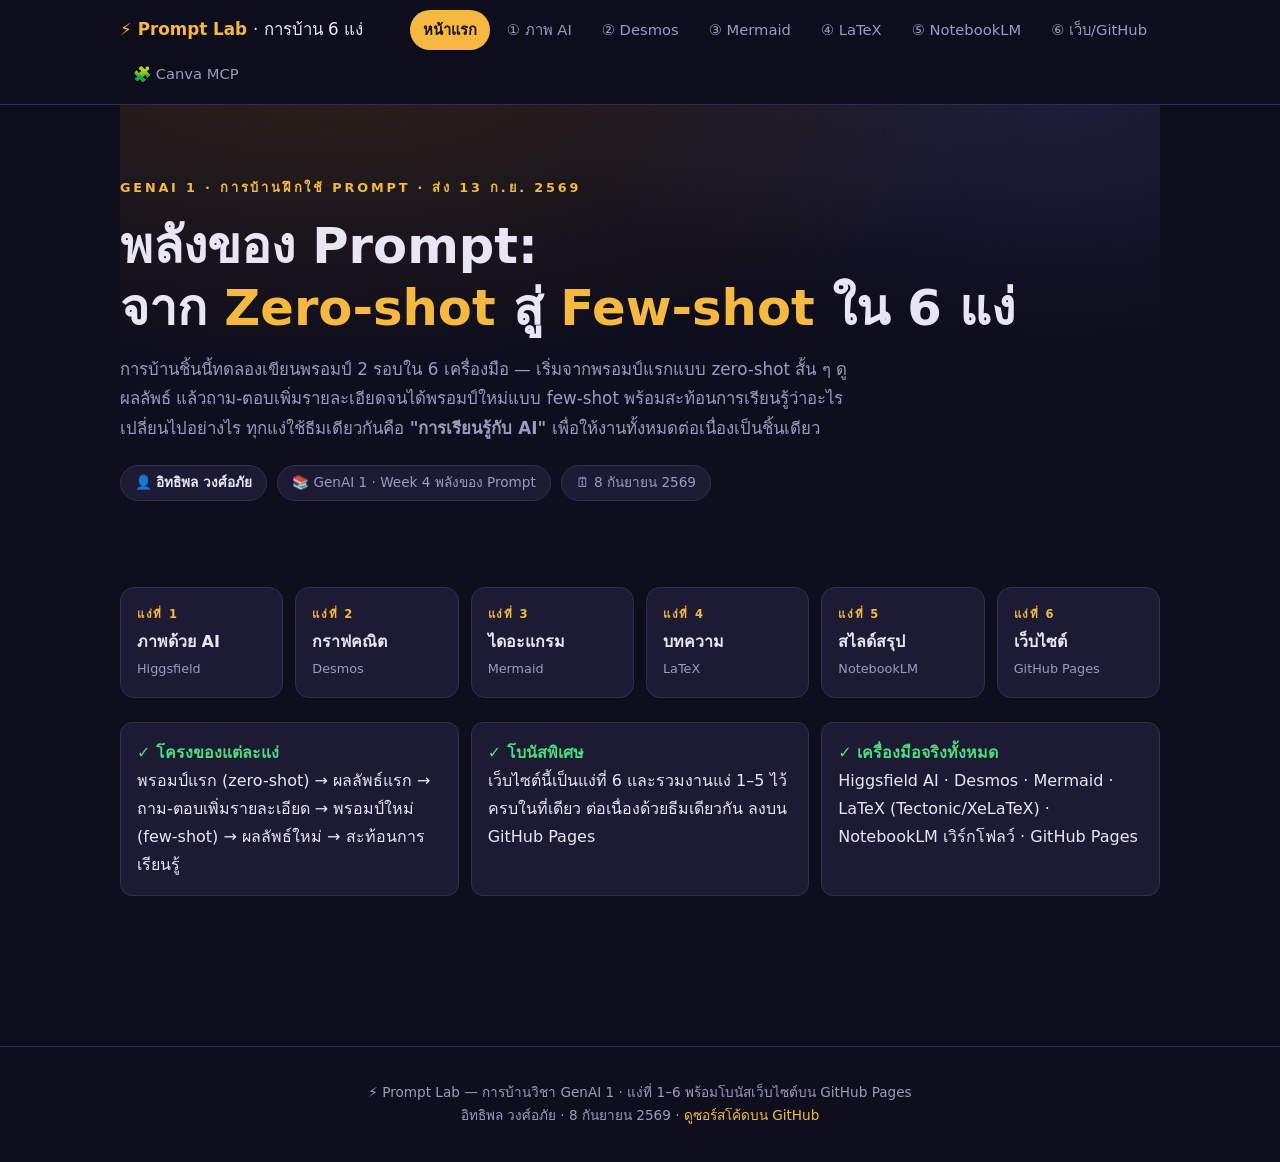
==== index.html @ d5ded432 "Prompt Lab: homework 6 aspects — zero-shot vs few-shot prompts" ====
<!DOCTYPE html>
<html lang="th">
<head>
<meta charset="UTF-8">
<meta name="viewport" content="width=device-width, initial-scale=1.0">
<title>Prompt Lab — ใช้ AI ทำอะไรดี | การบ้าน 6 แง่</title>
<meta name="description" content="การบ้านวิชา GenAI 1: ฝึกใช้ Prompt ใน 6 แง่ — ภาพ AI, Desmos, Mermaid, LaTeX, NotebookLM และเว็บไซต์ GitHub">
<style>
:root{
  --bg:#0f0e1d; --bg2:#17162b; --card:#1d1b33; --card2:#232040;
  --ink:#e8e6f5; --muted:#9d99c0; --amber:#f5b942; --amber2:#f59e0b;
  --indigo:#818cf8; --green:#4ade80; --line:#312e56;
}
*{margin:0;padding:0;box-sizing:border-box}
html{scroll-behavior:smooth}
body{font-family:"Leelawadee UI","Noto Sans Thai","Sarabun",system-ui,sans-serif;background:var(--bg);color:var(--ink);line-height:1.75}
a{color:var(--amber);text-decoration:none}
a:hover{text-decoration:underline}
img{max-width:100%;display:block}

/* ---------- top menu ---------- */
header{position:sticky;top:0;z-index:50;background:rgba(15,14,29,.92);backdrop-filter:blur(10px);border-bottom:1px solid var(--line)}
.nav{max-width:1080px;margin:0 auto;display:flex;align-items:center;gap:4px;padding:10px 20px;flex-wrap:wrap}
.brand{font-weight:700;color:var(--amber);margin-right:auto;font-size:1.05rem;white-space:nowrap}
.brand span{color:var(--ink);font-weight:400}
.nav a{padding:7px 13px;border-radius:99px;color:var(--muted);font-size:.92rem;white-space:nowrap}
.nav a:hover{color:var(--ink);background:var(--card);text-decoration:none}
.nav a.active{background:var(--amber);color:#1a1205;font-weight:700}

/* ---------- sections ---------- */
main{max-width:1080px;margin:0 auto;padding:0 20px 90px}
section.page{display:none;animation:fade .35s ease}
section.page.show{display:block}
@keyframes fade{from{opacity:0;transform:translateY(8px)}to{opacity:1;transform:none}}

.hero{padding:72px 0 48px;text-align:left;background:radial-gradient(1200px 500px at 20% -10%,rgba(245,158,11,.13),transparent 60%),radial-gradient(900px 420px at 90% 0%,rgba(129,140,248,.12),transparent 55%)}
.kicker{color:var(--amber);font-weight:700;letter-spacing:.22em;font-size:.8rem;text-transform:uppercase}
h1{font-size:clamp(1.9rem,4.5vw,3.1rem);line-height:1.25;margin:.35em 0 .3em}
h1 em{font-style:normal;color:var(--amber)}
.sub{color:var(--muted);max-width:46rem;font-size:1.05rem}
.meta{display:flex;gap:10px;flex-wrap:wrap;margin-top:22px}
.chip{background:var(--card);border:1px solid var(--line);border-radius:99px;padding:5px 14px;font-size:.85rem;color:var(--muted)}
.chip b{color:var(--ink)}

.grid6{display:grid;grid-template-columns:repeat(auto-fit,minmax(150px,1fr));gap:12px;margin:38px 0 8px}
.gcard{background:var(--card);border:1px solid var(--line);border-radius:14px;padding:16px;cursor:pointer;transition:.2s}
.gcard:hover{border-color:var(--amber);transform:translateY(-2px)}
.gcard .no{font-size:.72rem;color:var(--amber);font-weight:700;letter-spacing:.15em}
.gcard .t{font-weight:700;margin-top:4px}
.gcard .d{font-size:.8rem;color:var(--muted);margin-top:2px}

/* section layout */
.sec-head{padding:52px 0 8px}
.sec-head .no{color:var(--amber);font-weight:700;letter-spacing:.2em;font-size:.8rem}
h2{font-size:clamp(1.5rem,3vw,2.1rem);margin:.2em 0}
.sec-sub{color:var(--muted);max-width:44rem}
.flow{display:flex;flex-direction:column;gap:26px;margin-top:30px}
.step-label{display:inline-flex;align-items:center;gap:8px;font-size:.78rem;font-weight:700;letter-spacing:.14em;color:var(--amber);text-transform:uppercase;margin-bottom:10px}
.step-label::before{content:"";width:22px;height:2px;background:var(--amber)}
.step-label.v2{color:var(--green)}
.step-label.v2::before{background:var(--green)}

.prompt{background:#12101f;border:1px solid var(--line);border-left:3px solid var(--amber);border-radius:12px;padding:18px 20px;position:relative}
.prompt.v2{border-left-color:var(--green)}
.prompt .who{font-size:.78rem;color:var(--muted);margin-bottom:6px}
.prompt .txt{font-size:1.02rem;white-space:pre-wrap}
.tag{position:absolute;top:-10px;right:14px;background:var(--card2);border:1px solid var(--line);border-radius:99px;font-size:.7rem;padding:2px 10px;color:var(--muted)}

.result{background:var(--card);border:1px solid var(--line);border-radius:14px;padding:20px}
.result h4{font-size:.95rem;color:var(--muted);font-weight:600;margin-bottom:12px}
.figure{background:#0b0a16;border:1px solid var(--line);border-radius:10px;overflow:hidden}
.figure img{width:100%;height:auto}
.cap{font-size:.82rem;color:var(--muted);margin-top:10px}
.two{display:grid;grid-template-columns:1fr 1fr;gap:14px}
@media(max-width:720px){.two{grid-template-columns:1fr}}

.dialog{display:flex;flex-direction:column;gap:10px}
.bubble{max-width:85%;padding:12px 16px;border-radius:14px;font-size:.95rem}
.bubble.me{align-self:flex-end;background:#3a2f10;border:1px solid #6b5416;border-bottom-right-radius:4px}
.bubble.ai{align-self:flex-start;background:var(--card2);border:1px solid var(--line);border-bottom-left-radius:4px;color:var(--muted)}
.bubble .who{font-size:.7rem;opacity:.75;display:block;margin-bottom:3px}

.reflect{background:linear-gradient(135deg,#1c1930,#221a2e);border:1px solid #4b3a63;border-radius:14px;padding:22px}
.reflect h3{color:#d8b4fe;font-size:1.05rem;margin-bottom:10px}
.reflect ul{margin:8px 0 0 20px;display:flex;flex-direction:column;gap:6px}
.reflect .vs{display:grid;grid-template-columns:1fr 1fr;gap:12px;margin-top:14px}
.reflect .vs div{background:rgba(0,0,0,.25);border-radius:10px;padding:14px;font-size:.9rem}
.reflect .vs b:first-child{color:var(--muted)}
@media(max-width:720px){.reflect .vs{grid-template-columns:1fr}}

.code{background:#0b0a16;border:1px solid var(--line);border-radius:10px;padding:16px;font-family:"Cascadia Code",Consolas,monospace;font-size:.83rem;overflow-x:auto;white-space:pre;color:#c9d1e3;line-height:1.6}
code.inline{background:#0b0a16;border:1px solid var(--line);padding:2px 7px;border-radius:6px;font-size:.85em}

.btnrow{display:flex;gap:10px;flex-wrap:wrap;margin-top:14px}
.btn{display:inline-block;background:var(--amber);color:#1a1205;font-weight:700;padding:9px 18px;border-radius:99px;font-size:.9rem}
.btn.ghost{background:transparent;border:1px solid var(--line);color:var(--ink)}
.btn:hover{text-decoration:none;filter:brightness(1.07)}

iframe.deck{width:100%;height:560px;border:1px solid var(--line);border-radius:12px;background:#fff}

.checklist{display:grid;grid-template-columns:repeat(auto-fit,minmax(240px,1fr));gap:12px;margin-top:24px}
.check{background:var(--card);border:1px solid var(--line);border-radius:12px;padding:16px}
.check b{color:var(--green)}

footer{border-top:1px solid var(--line);margin-top:60px;padding:34px 20px;text-align:center;color:var(--muted);font-size:.85rem}
.toast{position:fixed;bottom:24px;left:50%;transform:translateX(-50%) translateY(80px);background:var(--amber);color:#1a1205;font-weight:700;padding:10px 22px;border-radius:99px;transition:.3s;opacity:0;z-index:99}
.toast.show{transform:translateX(-50%);opacity:1}
</style>
</head>
<body>

<header>
  <nav class="nav" id="nav">
    <div class="brand">⚡ Prompt Lab <span>· การบ้าน 6 แง่</span></div>
    <a href="#home" data-sec="home" class="active">หน้าแรก</a>
    <a href="#s1" data-sec="s1">① ภาพ AI</a>
    <a href="#s2" data-sec="s2">② Desmos</a>
    <a href="#s3" data-sec="s3">③ Mermaid</a>
    <a href="#s4" data-sec="s4">④ LaTeX</a>
    <a href="#s5" data-sec="s5">⑤ NotebookLM</a>
    <a href="#s6" data-sec="s6">⑥ เว็บ/GitHub</a>
    <a href="#guide" data-sec="guide">🧩 Canva MCP</a>
  </nav>
</header>

<main>

<!-- ================= HOME ================= -->
<section class="page show" id="home">
  <div class="hero">
    <div class="kicker">GenAI 1 · การบ้านฝึกใช้ Prompt · ส่ง 13 ก.ย. 2569</div>
    <h1>พลังของ Prompt:<br>จาก <em>Zero-shot</em> สู่ <em>Few-shot</em> ใน 6 แง่</h1>
    <p class="sub">การบ้านชิ้นนี้ทดลองเขียนพรอมป์ 2 รอบใน 6 เครื่องมือ — เริ่มจากพรอมป์แรกแบบ zero-shot สั้น ๆ
    ดูผลลัพธ์ แล้วถาม-ตอบเพิ่มรายละเอียดจนได้พรอมป์ใหม่แบบ few-shot พร้อมสะท้อนการเรียนรู้ว่าอะไรเปลี่ยนไปอย่างไร
    ทุกแง่ใช้ธีมเดียวกันคือ <b>"การเรียนรู้กับ AI"</b> เพื่อให้งานทั้งหมดต่อเนื่องเป็นชิ้นเดียว</p>
    <div class="meta">
      <div class="chip">👤 <b>อิทธิพล วงศ์อภัย</b></div>
      <div class="chip">📚 GenAI 1 · Week 4 พลังของ Prompt</div>
      <div class="chip">🗓 8 กันยายน 2569</div>
    </div>
  </div>

  <div class="grid6">
    <div class="gcard" onclick="go('s1')"><div class="no">แง่ที่ 1</div><div class="t">ภาพด้วย AI</div><div class="d">Higgsfield</div></div>
    <div class="gcard" onclick="go('s2')"><div class="no">แง่ที่ 2</div><div class="t">กราฟคณิต</div><div class="d">Desmos</div></div>
    <div class="gcard" onclick="go('s3')"><div class="no">แง่ที่ 3</div><div class="t">ไดอะแกรม</div><div class="d">Mermaid</div></div>
    <div class="gcard" onclick="go('s4')"><div class="no">แง่ที่ 4</div><div class="t">บทความ</div><div class="d">LaTeX</div></div>
    <div class="gcard" onclick="go('s5')"><div class="no">แง่ที่ 5</div><div class="t">สไลด์สรุป</div><div class="d">NotebookLM</div></div>
    <div class="gcard" onclick="go('s6')"><div class="no">แง่ที่ 6</div><div class="t">เว็บไซต์</div><div class="d">GitHub Pages</div></div>
  </div>

  <div class="checklist">
    <div class="check"><b>✓ โครงของแต่ละแง่</b><br>พรอมป์แรก (zero-shot) → ผลลัพธ์แรก → ถาม-ตอบเพิ่มรายละเอียด → พรอมป์ใหม่ (few-shot) → ผลลัพธ์ใหม่ → สะท้อนการเรียนรู้</div>
    <div class="check"><b>✓ โบนัสพิเศษ</b><br>เว็บไซต์นี้เป็นแง่ที่ 6 และรวมงานแง่ 1–5 ไว้ครบในที่เดียว ต่อเนื่องด้วยธีมเดียวกัน ลงบน GitHub Pages</div>
    <div class="check"><b>✓ เครื่องมือจริงทั้งหมด</b><br>Higgsfield AI · Desmos · Mermaid · LaTeX (Tectonic/XeLaTeX) · NotebookLM เวิร์กโฟลว์ · GitHub Pages</div>
  </div>
</section>

<!-- ================= S1 IMAGE ================= -->
<section class="page" id="s1">
  <div class="sec-head">
    <div class="no">แง่ที่ 1 / 6</div>
    <h2>การสร้างรูปด้วย AI</h2>
    <p class="sec-sub">เครื่องมือ: Higgsfield AI (โมเดล nano_banana_pro) — โจทย์: ภาพประกอบหัวข้อ "นักเรียนกับ AI ผู้ช่วยเรียนรู้ตอนกลางคืน"</p>
  </div>
  <div class="flow">
    <div>
      <div class="step-label">Prompt แรก · Zero-shot</div>
      <div class="prompt"><span class="tag">ครั้งแรก ถามสั้น ๆ</span>
        <div class="who">ผู้ใช้ → AI</div>
        <div class="txt">นักเรียนกำลังเรียนหนังสือด้วย AI</div>
      </div>
    </div>
    <div class="result">
      <h4>ผลลัพธ์แรก (zeroshot.png · nano_banana_pro 1k)</h4>
      <div class="figure"><img src="assets/img/zeroshot-web.png" alt="ผลลัพธ์แรกจากพรอมป์สั้น"></div>
      <p class="cap">ได้ "ห้องเรียนแห่งอนาคต" แบบทั่วไป — นักเรียนหลายคน ฉากกว้างจัด แสงสม่ำเสมอ
      ตัวอักษรบนหน้าจอเพี้ยน และไม่ได้บรรยากาศ "ตอนกลางคืน" ตามที่คิดไว้ ภาพสวยแต่<b>ไม่ตรงโจทย์</b>และใช้ต่อไม่ได้จริง</p>
    </div>
    <div>
      <div class="step-label">ถาม–ตอบ เพื่อปรับพรอมป์</div>
      <div class="dialog">
        <div class="bubble me"><span class="who">ฉัน</span>ภาพออกมาเป็นห้องเรียนทั่วไปเกินไป อยากได้บรรยากาศกลางคืน คนเดียว เงียบ ๆ จะเขียนยังไง?</div>
        <div class="bubble ai"><span class="who">AI</span>ลองระบุ <b>เวลา/แสง</b> (กลางคืน โคมไฟอุ่น) <b>จำนวนคน</b> (นักเรียน 1 คน) และ <b>อารมณ์ภาพ</b> (เงียบสงบ โฟกัส)</div>
        <div class="bubble me"><span class="who">ฉัน</span>อยากให้เห็นชัดว่า AI ช่วยเรียน ต้องใส่อะไรเพิ่ม?</div>
        <div class="bubble ai"><span class="who">AI</span>ระบุ <b>องค์ประกอบ AI</b> เช่น แผงโฮโลแกรมลอยเหนือแล็ปท็อป แสดงกราฟ/อนุภาคความรู้ — และควรเขียนพรอมป์เป็น<b>ภาษาอังกฤษ</b>เพราะโมเดลภาพเข้าใจคำศัพท์ภาพ (lighting, composition) แม่นกว่า</div>
        <div class="bubble me"><span class="who">ฉัน</span>จะกันภาพเสีย เช่น ตัวหนังสือเพี้ยน ลายน้ำ ต้องใส่อะไร?</div>
        <div class="bubble ai"><span class="who">AI</span>ปิดท้ายด้วย <b>ข้อจำกัดเชิงลบ</b>: no text, no watermark และกำหนดอัตราส่วน 16:9 พร้อมพื้นที่ว่างด้านขวาไว้ใส่หัวข้อ</div>
      </div>
    </div>
    <div>
      <div class="step-label v2">Prompt ใหม่ · Few-shot</div>
      <div class="prompt v2"><span class="tag">เพิ่มบทบาท+บริบท+รูปแบบ+ข้อจำกัด</span>
        <div class="who">ผู้ใช้ → AI (สังเคราะห์จากบทสนทนา)</div>
        <div class="txt">Cinematic photorealistic scene of a Thai high school student studying at a wooden desk in a dark bedroom at night, warm amber desk lamp glow on the left side, a translucent glowing holographic AI assistant interface floating above the laptop showing charts and knowledge particles, deep indigo blue shadows, subtle film grain, wide 16:9 composition with generous negative space on the right side, no text, no watermark</div>
      </div>
    </div>
    <div class="result">
      <h4>ผลลัพธ์ใหม่ (fewshot.png · nano_banana_pro 2k)</h4>
      <div class="figure"><img src="assets/img/fewshot-web.png" alt="ผลลัพธ์ใหม่จากพรอมป์โครงสร้าง"></div>
      <p class="cap">ได้ฉากตรงคอนเซปต์: นักเรียนคนเดียวยามค่ำคืน โคมไฟอุ่นซ้ายภาพ โฮโลแกรม AI ลอยเหนือแล็ปท็อป
      เงาน้ำเงินเข้ม และเว้นพื้นที่ว่างขวาไว้ใส่หัวข้อ — ใช้เป็นภาพฮีโร่ของเว็บ/สไลด์ได้ทันที</p>
    </div>
    <div class="reflect">
      <h3>สะท้อนการเรียนรู้ · แง่ที่ 1</h3>
      <ul>
        <li>พรอมป์ภาษาไทยสั้น ๆ ให้ "ความหมาย" แต่ไม่ให้ "ภาพ" — โมเดลต้องเดาทุกอย่าง (กี่คน ที่ไหน แสงอะไร) จึงได้ภาพแบบทั่วไปที่ใครก็ใช้ได้ แต่ไม่ใช่ของเรา</li>
        <li>โครงสร้าง <b>subject → scene → lighting → composition → constraints</b> ทำให้คุมผลลัพธ์ได้เกือบทั้งหมด และเปลี่ยนภาษาเป็นอังกฤษเพื่อความแม่นของคำศัพท์ภาพ</li>
        <li>ข้อจำกัดเชิงลบ (no text, no watermark) คือ "กันเหนียว" ที่ประหยัดเวลาแก้ภาพเสียรอบสอง</li>
        <li>เศรษฐศาสตร์ของพรอมป์: รอบแรกใช้ความละเอียดต่ำ (1k) ทดสอบไอเดีย รอบสองค่อยขยับ 2k — จ่ายเครดิตเฉพาะตอนมั่นใจ</li>
      </ul>
      <div class="vs">
        <div><b style="color:var(--muted)">ผลแรก</b><br>ห้องเรียนทั่วไป · ตัวอักษรเพี้ยน · ใช้งานจริงไม่ได้</div>
        <div><b style="color:var(--green)">ผลใหม่</b><br>ตรงคอนเซปต์ · แสง/มุมคุมได้ · พร้อมใช้เป็นภาพหลักทันที</div>
      </div>
    </div>
    <div class="btnrow">
      <a class="btn" href="assets/img/fewshot.png" target="_blank">ดูภาพเต็มความละเอียด</a>
      <a class="btn ghost" href="assets/img/zeroshot.png" target="_blank">เปรียบเทียบภาพแรก</a>
    </div>
  </div>
</section>

<!-- ================= S2 DESMOS ================= -->
<section class="page" id="s2">
  <div class="sec-head">
    <div class="no">แง่ที่ 2 / 6</div>
    <h2>กราฟอธิบายความสัมพันธ์ทางคณิตศาสตร์</h2>
    <p class="sec-sub">เครื่องมือ: Desmos — โจทย์: สื่อสาร "เส้นโค้งการลืม" ของนักเรียนเป็นกราฟที่เลื่อนดูค่าได้</p>
  </div>
  <div class="flow">
    <div>
      <div class="step-label">Prompt แรก · Zero-shot</div>
      <div class="prompt"><span class="tag">ขอกราฟเดี่ยว</span>
        <div class="who">ผู้ใช้ → AI</div>
        <div class="txt">สร้างกราฟ y = sin x</div>
      </div>
    </div>
    <div class="result">
      <h4>ผลลัพธ์แรก — นิพจน์เดียว กราฟเส้นเดียว</h4>
      <div class="figure"><img src="assets/desmos/desmos-v1.png" alt="กราฟ sin x บน Desmos"></div>
      <p class="cap">พิมพ์ <code class="inline">y=sin x</code> ใน Desmos ก็ได้กราฟสวย ๆ หนึ่งเส้น — แต่<b>ไม่ได้สื่อสารอะไรเลย</b>
      ไม่มีพารามิเตอร์ให้ลอง ไม่มีจุดเปรียบเทียบ และไม่เกี่ยวกับโจทย์ "ความสัมพันธ์ทางคณิตศาสตร์" ของเรื่องที่สนใจ</p>
    </div>
    <div>
      <div class="step-label">ถาม–ตอบ เพื่อปรับพรอมป์</div>
      <div class="dialog">
        <div class="bubble me"><span class="who">ฉัน</span>อยากได้กราฟที่สื่อ "การลืมบทเรียน" ของนักเรียนตามทฤษฎี Ebbinghaus ต้องใช้สมการอะไร?</div>
        <div class="bubble ai"><span class="who">AI</span>ใช้ R(t) = A·e^(−t/S) โดย A คือความจำตอนเรียนจบ (100%) และ S คือความแข็งแรงของความจำเป็นวัน — ยิ่งทบทวน S ยิ่งใหญ่ กราฟยิ่งลดช้า</div>
        <div class="bubble me"><span class="who">ฉัน</span>อยากให้เพื่อนลองเลื่อนค่าดูเองได้ ต้องพิมพ์ยังไงใน Desmos?</div>
        <div class="bubble ai"><span class="who">AI</span>พิมพ์ <code class="inline">A=100</code> และ <code class="inline">S=7</code> ก่อน — Desmos จะสร้าง slider อัตโนมัติ แล้วค่อยนิยามฟังก์ชัน R(t) ที่ใช้ตัวแปรทั้งสอง</div>
        <div class="bubble me"><span class="who">ฉัน</span>แล้วจะชี้ว่า "ต่ำกว่า 50% = วิกฤต" ล่ะ?</div>
        <div class="bubble ai"><span class="who">AI</span>เพิ่มเส้นอ้างอิง <code class="inline">y=50</code> อีกบรรทัด จะเห็นจุดตัด = จำนวนวันก่อนความจำหลุดครึ่งหนึ่ง</div>
      </div>
    </div>
    <div>
      <div class="step-label v2">Prompt ใหม่ · Few-shot</div>
      <div class="prompt v2"><span class="tag">สมการ+พารามิเตอร์+เป้าหมาย</span>
        <div class="who">ผู้ใช้ → AI</div>
        <div class="txt">สร้างกราฟเส้นโค้งการลืมของ Ebbinghaus ใน Desmos:
R(t) = A·e^(−t/S) โดยกำหนด slider A=100 (ความจำเริ่มต้น %)
และ slider S=7 (ความแข็งแรงของความจำ หน่วยวัน)
เพิ่มเส้น y=50 เป็นเส้นวิกฤตการลืม ให้นักเรียนลื่น slider S
เพื่อดูว่าการทบทวนทำให้กราฟลดช้าลงเพียงใด</div>
      </div>
    </div>
    <div class="result">
      <h4>ผลลัพธ์ใหม่ — กราฟเชิงโต้ตอบพร้อม slider 2 ตัวและเส้นวิกฤต</h4>
      <div class="figure"><img src="assets/desmos/desmos-v2.png" alt="กราฟเส้นโค้งการลืมพร้อม slider"></div>
      <p class="cap">นิพจน์ที่ใช้ (ลองพิมพ์ตามใน <a href="https://www.desmos.com/calculator?lang=th" target="_blank">desmos.com/calculator</a>):</p>
      <div class="code">A = 100        ← slider ความจำเริ่มต้น (%)
S = 7          ← slider ความแข็งแรงของความจำ (วัน)
R(t) = A·e^(−t/S)
y = 50         ← เส้นวิกฤตการลืม</div>
      <p class="cap">ตอนนี้กราฟ<b>เล่าเรื่องได้</b>: ถ้าไม่ทบทวน (S เล็ก) ความจำตกผ่านเส้น 50% ในไม่กี่วัน
      แต่ถ้าทบทวนทำให้ S ใหญ่ขึ้น เส้นโค้งแบนลงอย่างเห็นได้ชัด — เหมาะไปสอนต่อทันที</p>
    </div>
    <div class="reflect">
      <h3>สะท้อนการเรียนรู้ · แง่ที่ 2</h3>
      <ul>
        <li>ความต่างไม่ได้อยู่ที่ "กราฟสวยขึ้น" แต่อยู่ที่<b>เป้าหมายของกราฟ</b> — พรอมป์แรกไม่ได้บอกว่าจะสื่อสารอะไร จึงได้กราฟที่ "ถูกต้องแต่ไร้ความหมาย"</li>
        <li>การระบุ<b>พารามิเตอร์เป็นตัวแปร (A, S)</b> เปลี่ยนภาพนิ่งให้เป็นเครื่องมือสำรวจ — ผู้เรียนได้ "เล่น" กับคณิตศาสตร์ ไม่ใช่แค่ดู</li>
        <li>เส้นอ้างอิงเพียงเส้นเดียว (y=50) ทำให้กราฟมี "ประเด็น" ทันที — รายละเอียดเล็ก ๆ ที่เกิดจากการถามต่อ</li>
        <li>คำถามชี้นำ (จะทำให้ลื่นดูเองได้ไหม?) คือหัวใจของ few-shot — เราถามจนได้คำตอบที่เป็น "เครื่องมือ" ไม่ใช่ "คำตอบ"</li>
      </ul>
      <div class="vs">
        <div><b style="color:var(--muted)">ผลแรก</b><br>เส้นโค้งเดียว · ดูแล้วจบ · ไม่มีบริบท</div>
        <div><b style="color:var(--green)">ผลใหม่</b><br>slider โต้ตอบ · มีเส้นวิกฤต · ใช้สอนได้จริง</div>
      </div>
    </div>
  </div>
</section>

<!-- ================= S3 MERMAID ================= -->
<section class="page" id="s3">
  <div class="sec-head">
    <div class="no">แง่ที่ 3 / 6</div>
    <h2>การสร้าง Diagrams จาก Mermaid</h2>
    <p class="sec-sub">เครื่องมือ: Mermaid — โจทย์: ไดอะแกรมสรุป "วงจรพัฒนาพรอมป์" ที่เป็นแกนของการบ้านทั้งชิ้น</p>
  </div>
  <div class="flow">
    <div>
      <div class="step-label">Prompt แรก · Zero-shot</div>
      <div class="prompt"><span class="tag">บอกแค่หัวข้อ</span>
        <div class="who">ผู้ใช้ → AI</div>
        <div class="txt">เขียน mermaid diagram แสดงการพัฒนา prompt</div>
      </div>
    </div>
    <div class="result">
      <h4>ผลลัพธ์แรก — กล่อง 4 ใบธรรมดา</h4>
      <div class="figure"><img src="assets/mermaid/v1-zeroshot.png" alt="ไดอะแกรมพื้นฐาน"></div>
      <p class="cap">ได้ loop "เขียน → ผลลัพธ์ → พอใจไหม" ซึ่ง<b>ถูกต้องแต่ว่างเปล่า</b> — ไม่แสดงความต่างระหว่างรอบแรกกับรอบปรับปรุง
      ไม่มีสี ไม่มีกลุ่ม ใช้ประกอบการสอนไม่ได้</p>
    </div>
    <div>
      <div class="step-label">ถาม–ตอบ เพื่อปรับพรอมป์</div>
      <div class="dialog">
        <div class="bubble me"><span class="who">ฉัน</span>อยากให้เห็นชัดว่ามี 2 รอบ — รอบ zero-shot กับรอบ few-shot ต้องใช้ syntax อะไร?</div>
        <div class="bubble ai"><span class="who">AI</span>ใช้ <code class="inline">subgraph</code> ครอบแต่ละรอบ พร้อมตั้งชื่อกลุ่ม เช่น "รอบที่ 1 · Zero-shot"</div>
        <div class="bubble me"><span class="who">ฉัน</span>ทำให้แยกสีตามช่วงได้ไหม และตรงกลางคืออะไรที่เชื่อมสองรอบ?</div>
        <div class="bubble ai"><span class="who">AI</span>ใช้ <code class="inline">classDef</code> กำหนดสีกล่องแยก zero / few / กระบวนการ และเพิ่มกล่อง "ถาม–ตอบเพื่อปรับ prompt" เป็นสะพานเชื่อม ปิดท้ายด้วยจุดตัดสินใจ "ตรงกับเป้าหมายไหม"</div>
      </div>
    </div>
    <div>
      <div class="step-label v2">Prompt ใหม่ · Few-shot</div>
      <div class="prompt v2"><span class="tag">กำหนด syntax+โครงสร้าง+สี</span>
        <div class="who">ผู้ใช้ → AI</div>
        <div class="txt">สร้าง mermaid flowchart (ทิศ TD) แสดงวงจรพัฒนา prompt:
(1) subgraph "รอบที่ 1 · Zero-shot" มีกล่องพรอมป์แรก→ผลลัพธ์ v1
(2) กล่อง "ถาม–ตอบเพื่อปรับ prompt" และ "สังเคราะห์ prompt ใหม่"
(3) subgraph "รอบที่ 2 · Few-shot" มี prompt ใหม่→ผลลัพธ์ v2
(4) จุดตัดสินใจ "ตรงกับเป้าหมายไหม" ถ้าไม่ตรงวนกลับไว้ถาม–ตอบ ถ้าตรงไป "สะท้อนการเรียนรู้"
ใช้ classDef สี 3 ชุด: น้ำเงินเข้ม=zero, น้ำตาลทอง=few, เขียว=กระบวนการ ข้อความไทยทั้งหมด</div>
      </div>
    </div>
    <div class="result">
      <h4>ผลลัพธ์ใหม่ — วงจร 2 รอบพร้อมสีและเงื่อนไข</h4>
      <div class="figure"><img src="assets/mermaid/v2-fewshot.png" alt="ไดอะแกรมวงจรพัฒนา prompt 2 รอบ"></div>
      <p class="cap">โค้ด mermaid (นำไปวางที่ <a href="https://mermaid.live" target="_blank">mermaid.live</a> หรือ mermaid.ai ได้ทันที):</p>
      <div class="code">flowchart TD
    subgraph S1["รอบที่ 1 · Zero-shot"]
        A["เขียน Prompt แรก<br/>(สั้น · กว้าง · ไม่ระบุบริบท)"] --> B["ผลลัพธ์ v1<br/>(ใช้ได้บางส่วน)"]
    end
    B --> R["ถาม–ตอบเพื่อปรับ prompt"]
    R --> P["สังเคราะห์ Prompt ใหม่ (Few-shot)"]
    subgraph S2["รอบที่ 2 · Few-shot"]
        P --> Q["ผลลัพธ์ v2<br/>(ตรงเป้า · ใช้งานได้)"]
    end
    Q --> V{"ตรวจกับเป้าหมาย"}
    V -->|ยังไม่ตรง| R
    V -->|ตรง| F["สะท้อนการเรียนรู้"]
    classDef zero fill:#312e81,stroke:#818cf8,color:#e0e7ff
    classDef few fill:#78350f,stroke:#fbbf24,color:#fef3c7
    classDef proc fill:#14532d,stroke:#4ade80,color:#dcfce7
    class A,B zero
    class P,Q few
    class R,V proc</div>
    </div>
    <div class="reflect">
      <h3>สะท้อนการเรียนรู้ · แง่ที่ 3</h3>
      <ul>
        <li>ไดอะแกรมต้องการ<b>ข้อความที่คม</b>ก่อน syntax — พรอมป์แรกให้หัวข้อแต่ไม่ให้ "โครงเรื่อง" ผลลัพธ์จึงเป็น generic loop ที่ใครก็เขียนได้</li>
        <li>การระบุคำสั่งเฉพาะของเครื่องมือ (subgraph, classDef, TD) คือ few-shot ในเชิงเทคนิค — ยิ่งรู้ "คำ" ของเครื่องมือมากเท่าไหร่ ยิ่งคุมผลลัพธ์ได้มากขึ้นเท่านั้น</li>
        <li>สีไม่ใช่การตกแต่ง แต่คือ <b>ชั้นข้อมูล</b>: ฟ้า=รอบแรก ทอง=รอบสอง เขียว=กระบวนการ อ่านเข้าใจใน 3 วินาทีโดยไม่ต้องอ่านทุกกล่อง</li>
      </ul>
      <div class="vs">
        <div><b style="color:var(--muted)">ผลแรก</b><br>4 กล่อง · ไม่มีบริบท · จำยาก</div>
        <div><b style="color:var(--green)">ผลใหม่</b><br>2 รอบชัดเจน · สีแยกชั้นความหมาย · ใช้สอนได้</div>
      </div>
    </div>
  </div>
</section>

<!-- ================= S4 LATEX ================= -->
<section class="page" id="s4">
  <div class="sec-head">
    <div class="no">แง่ที่ 4 / 6</div>
    <h2>การสร้างบทความจาก LaTeX</h2>
    <p class="sec-sub">เครื่องมือ: LaTeX (คอมไพล์ด้วย Tectonic/XeLaTeX ตามหลักเดียวกับ Overleaf) — โจทย์: บทความสรุปบทเรียนสัปดาห์นี้</p>
  </div>
  <div class="flow">
    <div>
      <div class="step-label">Prompt แรก · Zero-shot</div>
      <div class="prompt"><span class="tag">บอกแค่ 'เขียนบทความ'</span>
        <div class="who">ผู้ใช้ → AI</div>
        <div class="txt">เขียนบทความเรื่อง prompt engineering ด้วย latex</div>
      </div>
    </div>
    <div class="result">
      <h4>ผลลัพธ์แรก (v1-zeroshot.pdf · 1 หน้า)</h4>
      <div class="figure"><img src="assets/latex/v1-page1.png" alt="บทความ LaTeX แบบทั่วไป"></div>
      <p class="cap">ได้เทมเพลตภาษาอังกฤษสามย่อหน้า พื้น ๆ — ประโยคสั้น ไม่มีตาราง ไม่มีสมการ
      <b>ไม่มีภาษาไทย</b> (เพราะไม่ได้ระบุ และไม่มีการตั้งค่าฟอนต์ไทย) ใช้ส่งงานจริงไม่ได้</p>
      <div class="btnrow"><a class="btn ghost" href="assets/latex/v1-zeroshot.pdf" target="_blank">เปิด PDF แรก</a></div>
    </div>
    <div>
      <div class="step-label">ถาม–ตอบ เพื่อปรับพรอมป์</div>
      <div class="dialog">
        <div class="bubble me"><span class="who">ฉัน</span>อยากได้บทความภาษาไทย LaTeX ต้องตั้งค่ายังไง?</div>
        <div class="bubble ai"><span class="who">AI</span>ต้องคอมไพล์ด้วย XeLaTeX ใช้ <code class="inline">fontspec</code> ตั้งฟอนต์ไทย (เช่น Thonburi/Sarabun) และเปิด <code class="inline">\XeTeXlinebreaklocale "th"</code> เพื่อตัดคำไทยให้ถูกต้อง</div>
        <div class="bubble me"><span class="who">ฉัน</span>อยากให้เนื้อหาลึกและเป็นระบบ ควรกำหนดโครงเรื่องอย่างไร?</div>
        <div class="bubble ai"><span class="who">AI</span>กำหนดโครง: บทนำ → กรอบการวิเคราะห์ (พร้อมสมการคณิตศาสตร์) → ตารางเปรียบเทียบ 6 แง่ → ข้อเสนอแนะ → บทสรุป และระบุผู้อ่าน/บริบทวิชา</div>
        <div class="bubble me"><span class="who">ฉัน</span>อยากมีตารางเทียบ zero-shot กับ few-shot ที่ทำจริงในการบ้านด้วย</div>
        <div class="bubble ai"><span class="who">AI</span>ใช้ <code class="inline">booktabs</code> สร้างตาราง 3 เส้น (toprule/midrule/bottomrule) เทียบทั้ง 6 แง่ พร้อมคอลัมน์ "การปรับที่สำคัญ"</div>
      </div>
    </div>
    <div>
      <div class="step-label v2">Prompt ใหม่ · Few-shot</div>
      <div class="prompt v2"><span class="tag">โครงเรื่อง+ภาษา+สมการ+ตาราง</span>
        <div class="who">ผู้ใช้ → AI</div>
        <div class="txt">เขียนบทความวิชาการภาษาไทยด้วย LaTeX (XeLaTeX + fontspec ฟอนต์ Thonburi + ตัดคำไทย)
ชื่อเรื่อง "พลังของ Prompt: จาก Zero-shot สู่ Few-shot"
ผู้อ่าน: นักศึษาวิศวคอม รายวิชา GenAI 1
โครงเรื่อง: บทคัดย่อ → บทนำ → กรอบการวิเคราะห์ (มีสมการ Qn = Q0(1+α)^n) →
ตาราง booktabs เปรียบเทียบผล 6 แง่ (ภาพ/กราฟ/ไดอะแกรม/LaTeX/สไลด์/เว็บ)
→ ข้อเสนอแนะ (itemize) → บทสรุป เนื้อหาต้องอ้างอิงผลการทดลองจริงของการบ้าน</div>
      </div>
    </div>
    <div class="result">
      <h4>ผลลัพธ์ใหม่ (v2-fewshot.pdf · บทความไทย 2 หน้า สมการ+ตาราง)</h4>
      <div class="two">
        <div class="figure"><img src="assets/latex/v2-page1.png" alt="หน้าแรกบทความไทย"></div>
        <div class="figure"><img src="assets/latex/v2-page2.png" alt="หน้าตารางเปรียบเทียบ"></div>
      </div>
      <p class="cap">บทความครบองค์ประกอบ: บทคัดย่อ สมการเชิงประจักษ์ ตารางเปรียบเทียบ 6 แง่จากงานจริง
      และข้อเสนอแนะ — คอมไพล์ผ่านด้วย Tectonic (XeLaTeX) ฟอนต์ไทยตัดคำถูกต้อง</p>
      <div class="btnrow">
        <a class="btn" href="assets/latex/v2-fewshot.pdf" target="_blank">เปิด PDF ฉบับเต็ม</a>
        <a class="btn ghost" href="assets/latex/v2-fewshot.tex" target="_blank">ดูโค้ด .tex</a>
      </div>
    </div>
    <div class="reflect">
      <h3>สะท้อนการเรียนรู้ · แง่ที่ 4</h3>
      <ul>
        <li>LaTeX มี "กับดักภาษา" — ไม่ระบุ engine/ฟอนต์ ก็ได้เอกสารที่ภาษาไทยพังทั้งหมด; พรอมป์ที่ดีต้องรู้จุดวิกฤตของเครื่องมือ (XeLaTeX + fontspec + linebreak)</li>
        <li>การกำหนด<b>โครงเรื่องล่วงหน้า</b>ในพรอมป์ เปลี่ยนผลลัพธ์จาก "เทมเพลต" เป็น "บทความ" — เนื้อหาถูกจัดวางตามตรรกะวิชาการโดยไม่ต้องเขียนเองใหม่ทั้งหมด</li>
        <li>ตารางที่ขอเฉพาะ (booktabs, 3 เส้น) ทำให้เอกสารดูเป็นวารสารจริง — รายละเอียดเชิงเทคนิคที่ได้มาจากการถามต่อ</li>
      </ul>
      <div class="vs">
        <div><b style="color:var(--muted)">ผลแรก</b><br>อังกฤษ 3 ย่อหน้า · ไม่มีโครงเรื่อง · ใช้ส่งไม่ได้</div>
        <div><b style="color:var(--green)">ผลใหม่</b><br>ไทยเต็มรูปแบบ · สมการ+ตาราง · ระดับส่งได้</div>
      </div>
    </div>
  </div>
</section>

<!-- ================= S5 NOTEBOOKLM ================= -->
<section class="page" id="s5">
  <div class="sec-head">
    <div class="no">แง่ที่ 5 / 6</div>
    <h2>สร้างสไลด์สรุปงานด้วย NotebookLM</h2>
    <p class="sec-sub">เครื่องมือ: NotebookLM — โจทย์: สรุปสไลด์เรียน Week 4 "พลังของ Prompt" (42 หน้า) ให้นักศึกษาทบทวนได้ใน 5 นาที</p>
  </div>
  <div class="flow">
    <div>
      <div class="step-label">Prompt แรก · Zero-shot</div>
      <div class="prompt"><span class="tag">อัปโหลด PDF แล้วสั่งสั้น ๆ</span>
        <div class="who">ผู้ใช้ → NotebookLM (หลังอัปโหลด Week4.pdf)</div>
        <div class="txt">สรุปไฟล์นี้เป็นสไลด์</div>
      </div>
    </div>
    <div class="result">
      <h4>ผลลัพธ์แรก — สรุปย่อแบบข้อความ</h4>
      <div class="prompt" style="border-left-color:var(--indigo)">
        <div class="txt" style="font-size:.95rem;color:var(--muted)">"เอกสารนี้กล่าวถึง prompt คือคำสั่งที่ให้กับ AI…
มีเทคนิคต่าง ๆ เช่น zero-shot few-shot…
สรุปได้ว่า prompt ที่ดีช่วยให้ AI ตอบตรงความต้องการ…"</div>
      </div>
      <p class="cap">NotebookLM ตอบกลับมาเป็น<b>ย่อหน้าข้อความ</b> ไม่ใช่สไลด์ — เพราะคำสั่งไม่ได้ระบุจำนวนหน้า โครงเรื่อง
      กลุ่มเป้าหมาย และรูปแบบการนำเสนอ ต้องคัดลอกไปจัดรูปเองอีกยาว</p>
    </div>
    <div>
      <div class="step-label">ถาม–ตอบ เพื่อปรับพรอมป์</div>
      <div class="dialog">
        <div class="bubble me"><span class="who">ฉัน</span>อยากได้สไลด์ที่นักศึกษาใช้ทบทวนก่อนสอบ ควรกำหนดอะไรบ้าง?</div>
        <div class="bubble ai"><span class="who">AI</span>ระบุ <b>จำนวนสไลด์</b> (10 หน้า) <b>โครงเรื่อง</b> (นิยาม → เทคนิคหลัก → โครงสร้าง RGC → เทคนิค Inception → สรุป) และ<b>รูปแบบหน้าละ 3 bullet</b></div>
        <div class="bubble me"><span class="who">ฉัน</span>อยากให้เน้นคำศัพท์สำคัญที่อาจออกข้อสอบ ทำได้ไหม?</div>
        <div class="bubble ai"><span class="who">AI</span>ได้ — เพิ่มเงื่อนไข "ทุกสไลด์ต้องมีคำศัพท์สำคัญเป็นตัวหนา และสไลด์สุดท้ายรวมคำศัพท์+ตัวย่อทั้งหมดเป็นตาราง"</div>
      </div>
    </div>
    <div>
      <div class="step-label v2">Prompt ใหม่ · Few-shot</div>
      <div class="prompt v2"><span class="tag">บทบาท+โครง+รูปแบบ+คำศัพท์</span>
        <div class="who">ผู้ใช้ → NotebookLM</div>
        <div class="txt">คุณเป็นผู้ช่วยสอนรายวิชา GenAI 1 จงสรุปเอกสาร Week 4 "พลังของ Prompt"
เป็นสไลด์ทบทวน 10 หน้าสำหรับนักศึกษาก่อนสอบ ภาษาไทย โครงเรื่อง:
(1) นิยาม prompt และทำไมสำคัญ (2) AI เข้าใจภาษาอย่างไร (3) Zero/One/Few-shot
(4) เทคนิค Role–Goal–Context (5) เทคนิคเสริม: Priming, Chain of Thought
(6) Prompt Inception (7–9) ตัวอย่างการใช้จริง (10) สรุป+ตารางคำศัพท์
ทุกหน้ามีหัวข้อ + bullet ไม่เกิน 3 ข้อ คำศัพท์สำคัญเป็นตัวหนา</div>
      </div>
    </div>
    <div class="result">
      <h4>ผลลัพธ์ใหม่ — สไลด์ทบทวน 10 หน้า จากพรอมป์ v2</h4>
      <iframe class="deck" src="slides.html" title="สไลด์สรุป Week 4"></iframe>
      <p class="cap">สไลด์สรุปที่สร้างตามพรอมป์รอบสอง (เปิดเต็มจอได้ในปุ่มด้านล่าง) —
      ทำซ้ำใน NotebookLM จริงได้ใน 5 นาทีตามขั้นตอน:
      <b>①</b> ไปที่ <a href="https://notebook.google" target="_blank">notebook.google</a> → สร้าง Notebook ใหม่
      <b>②</b> อัปโหลดไฟล์ Week4 PDF เป็นแหล่งข้อมูล
      <b>③</b> วางพรอมป์รอบแรก ดูผล <b>④</b> วางพรอมป์รอบสอง (ด้านบน)
      <b>⑤</b> กดสร้าง Brief/Presentation แล้วบันทึกผลลัพธ์</p>
      <div class="btnrow"><a class="btn" href="slides.html" target="_blank">เปิดสไลด์เต็มหน้าจอ</a></div>
    </div>
    <div class="reflect">
      <h3>สะท้อนการเรียนรู้ · แง่ที่ 5</h3>
      <ul>
        <li>เครื่องมือสรุปเอกสารมี "ค่าเริ่มต้น" ของมันเอง — ถ้าไม่ระบุรูปแบบ จะได้ข้อความย่อ ไม่ใช่สื่อการสอน; การระบุ <b>รูปแบบผลลัพธ์</b> (สไลด์ 10 หน้า หน้าละ 3 bullet) คือสิ่งที่เปลี่ยนชนิดของผลลัพธ์</li>
        <li>การให้<b>โครงเรื่องเจาะจงถึงหน้า</b> ทำให้สไลด์เรียงตามลำดับการสอนจริง ไม่ตามลำดับที่โมเดลสุ่ม</li>
        <li>เงื่อนไขเล็ก ๆ ("คำศัพท์สำคัญตัวหนา + ตารางท้ายเล่ม") คือสิ่งที่ทำให้ผลงานเหมาะกับผู้ใช้จริง — นักศึกษาก่อนสอบ</li>
      </ul>
      <div class="vs">
        <div><b style="color:var(--muted)">ผลแรก</b><br>ย่อหน้าข้อความ · ต้องจัดรูปเองใหม่</div>
        <div><b style="color:var(--green)">ผลใหม่</b><br>สไลด์ 10 หน้าพร้อมใช้ · โครงตามหลักการสอน</div>
      </div>
    </div>
  </div>
</section>

<!-- ================= S6 WEBSITE ================= -->
<section class="page" id="s6">
  <div class="sec-head">
    <div class="no">แง่ที่ 6 / 6 · พร้อมโบนัสพิเศษ</div>
    <h2>เขียนเว็บไซต์ฝากบน GitHub</h2>
    <p class="sec-sub">เครื่องมือ: HTML/CSS/JS + GitHub Pages — เว็บที่กำลังอ่านอยู่นี้คือผลลัพธ์ของแง่นี้เอง</p>
  </div>
  <div class="flow">
    <div>
      <div class="step-label">Prompt แรก · Zero-shot</div>
      <div class="prompt"><span class="tag">ขอแค่ 'เว็บสรุปงาน'</span>
        <div class="who">ผู้ใช้ → AI</div>
        <div class="txt">ทำเว็บไซต์สรุปงานการบ้าน</div>
      </div>
    </div>
    <div class="result">
      <h4>ผลลัพธ์แรก — หน้าเดียวเลื่อนยาว</h4>
      <div class="prompt" style="border-left-color:var(--indigo)">
        <div class="txt" style="font-size:.95rem;color:var(--muted)">ได้ HTML หน้าเดียว งานทั้ง 6 แง่เรียงต่อกันเป็นแถบยาว
ไม่มีเมนู ไม่มีแยกหมวด อ่านบนมือถือลำบาก และไม่มีธีมที่เชื่อมโยงกับงานแต่ละแง่</div>
      </div>
      <p class="cap">โครงสร้าง "หน้าเดียวยาว" ทำให้<b>ผู้อ่านหลงทาง</b> — อาจารย์ที่ต้องตรวจงาน 6 แง่
      ควรคลิกเลือกแง่ที่ต้องการดูได้ทันทีจากเมนูด้านบน</p>
    </div>
    <div>
      <div class="step-label">ถาม–ตอบ เพื่อปรับพรอมป์</div>
      <div class="dialog">
        <div class="bubble me"><span class="who">ฉัน</span>อยากให้อาจารย์เลือกดูทีละแง่ได้ง่าย ๆ ต้องออกแบบนำทางยังไง?</div>
        <div class="bubble ai"><span class="who">AI</span>ทำ<b>เมนูบนแบบเลือกหมวด</b> (tab navigation) 6 ปุ่มตาม 6 แง่ + หน้าแรก ใช้ hash routing เพื่อแชร์ลิงก์ตรงถึงแต่ละแง่ได้ (#s1…#s6)</div>
        <div class="bubble me"><span class="who">ฉัน</span>อยากได้ธีมที่ต่อเนื่องกับงานและอ่านสบาย ทั้งจอคอมและมือถือ?</div>
        <div class="bubble ai"><span class="who">AI</span>ใช้ธีมมืด indigo+ทองเดียวกับทั้งงาน ฟอนต์ Leelawadee UI/Noto Sans Thai, layout แบบ responsive (grid ยุบเป็นคอลัมน์เดียวบนมือถือ) และทุกแง่ใช้โครง "พรอมป์→ผล→ถามตอบ→พรอมป์ใหม่→ผล→สะท้อน" เหมือนกันหมด</div>
        <div class="bubble me"><span class="who">ฉัน</span>ขึ้น GitHub Pages ยังไงให้เป็นลิงก์ที่เปิดได้เลย?</div>
        <div class="bubble ai"><span class="who">AI</span>สร้าง repo ชื่อ genai-prompt-lab push โค้ดขึ้น main แล้วเปิด GitHub Pages ชี้ที่ branch main โฟลเดอร์ root — ได้ลิงก์ fiezdev.github.io/genai-prompt-lab</div>
      </div>
    </div>
    <div>
      <div class="step-label v2">Prompt ใหม่ · Few-shot</div>
      <div class="prompt v2"><span class="tag">สถาปัตยกรรม+ธีม+responsive+deploy</span>
        <div class="who">ผู้ใช้ → AI</div>
        <div class="txt">สร้างเว็บไซต์การบ้าน "Prompt Lab" เป็น SPA หน้าเดียว:
เมนูบนเลือกได้ 7 แท็บ (หน้าแรก + 6 แง่) ใช้ hash routing (#s1–#s6)
ธีมมืด indigo/ทอง ฟอนต์ไทย Leelawadee UI + Noto Sans Thai
ทุกแง่ใช้โครงเดียวกัน: พรอมป์แรก → ผลลัพธ์ (รูป/PDF/iframe จริง) →
บทสนทนาถาม-ตอบ → พรอมป์ใหม่ → ผลลัพธ์ใหม่ → การ์ดสะท้อนการเรียนรู้
responsive มือถือ เผยแพร่ด้วย GitHub Pages บน repo genai-prompt-lab</div>
      </div>
    </div>
    <div class="result">
      <h4>ผลลัพธ์ใหม่ — เว็บไซต์ที่กำลังดูอยู่</h4>
      <div class="checklist">
        <div class="check"><b>✓ เมนูบน 7 แท็บ</b><br>คลิกเลือกแง่ที่ 1–6 หรือกลับหน้าแรก พร้อมลิงก์ตรง (#s1–#s6) แชร์ต่อได้</div>
        <div class="check"><b>✓ โครงเดียวกันทุกแง่</b><br>zero-shot → ผล → ถามตอบ → few-shot → ผล → สะท้อน หาอะไรก็เจอที่ตำแหน่งเดิม</div>
        <div class="check"><b>✓ ผลงานจริงฝังในหน้า</b><br>ภาพ Higgsfield กราฟ Desmos ไดอะแกรม Mermaid PDF จาก LaTeX และสไลด์สรุป อยู่ครบในเว็บเดียว (โบนัส 1–5)</div>
        <div class="check"><b>✓ GitHub Pages</b><br>repo: <a href="https://github.com/FiezDev/genai-prompt-lab" target="_blank">FiezDev/genai-prompt-lab</a></div>
      </div>
    </div>
    <div class="reflect">
      <h3>สะท้อนการเรียนรู้ · แง่ที่ 6 (และภาพรวมทั้งชิ้น)</h3>
      <ul>
        <li>เว็บคือ "สื่อ" ไม่ใช่ "เอกสาร" — พรอมป์แรกคิดถึงเนื้อหา แต่ลืม<b>ผู้อ่านและการนำทาง</b>; การระบุเมนู 6 หมวด + hash routing เกิดจากการคิดถึงอาจารย์ผู้ตรวจก่อน</li>
        <li>ความต่อเนื่อง (ธีมเดียว โครงเดียว สีเดียว) ทำให้ 6 งานรวมเป็น "หนึ่งผลงาน" — ตรงตามเงื่อนไขโบนัสพอดี</li>
        <li>เมื่อทำครบ 6 แง่ เราเห็นแบบแผนเดียวกันหมด: <b>zero-shot ได้ของทั่วไป — few-shot ได้ของของเรา</b> ไม่ว่าจะภาพ กราฟ ไดอะแกรม เอกสาร สไลด์ หรือเว็บ</li>
      </ul>
      <div class="vs">
        <div><b style="color:var(--muted)">ผลแรก</b><br>หน้ายาวเดียว · หลงทาง · ไม่มีนำทาง</div>
        <div><b style="color:var(--green)">ผลใหม่</b><br>7 แท็กเลือกได้ · responsive · ผลงานจริงครบ 6 แง่</div>
      </div>
    </div>
  </div>
</section>

<!-- ================= CANVA MCP GUIDE ================= -->
<section class="page" id="guide">
  <div class="sec-head">
    <div class="no">คู่มือเสริม</div>
    <h2>การใช้ Canva กับ Canva MCP</h2>
    <p class="sec-sub">ครูแนะนำ Canva สำหรับแง่ที่ 1 — คู่มือนี้อธิบายวิธีต่อ Canva MCP เข้ากับ AI assistant เพื่อสั่งสร้างงานออกแบบด้วยภาษาธรรมชาติ</p>
  </div>
  <div class="flow">
    <div class="result">
      <h4>Canva MCP คืออะไร</h4>
      <p style="color:var(--muted)">MCP (Model Context Protocol) คือมาตรฐานเปิดที่ให้ AI assistant เรียกใช้เครื่องมือภายนอกได้
      Canva มี MCP Server ของตัวเอง เมื่อต่อแล้ว AI จะสร้าง/แก้/ค้นหา/ส่งออกงานในบัญชี Canva ของคุณได้โดยตรง
      เช่น "สร้างโปสเตอร์ 9:16 ธีมกลางคืนสีทอง-น้ำเงิน แล้วส่งออกเป็น PNG"</p>
      <div class="code">ตัวอย่างการตั้งค่า (Claude Desktop / ไคลเอนต์ที่รองรับ mcpServers):

{
  "mcpServers": {
    "canva": {
      "command": "npx",
      "args": ["-y", "mcp-remote@latest", "https://mcp.canva.com/mcp"]
    }
  }
}</div>
      <p class="cap">ขั้นตอนหลัก: ① ขอสิทธิ์ MCP ที่ canva.dev (รออนุมัติ) → ② เพิ่ม endpoint ข้างบนในไคลเอนต์ →
      ③ ล็อกอิน Canva เพื่ออนุญาต (OAuth) → ④ ลองสั่ง "แสดงงานล่าสุดใน Canva ของฉัน"
      ความสามารถ: สร้างดีไซน์จากข้อความ · แก้งานเดิม · ค้นหาเทมเพลต/อัปโหลด asset ·
      ส่งออก PDF/PNG/JPG/PPTX/MP4 (resize เฉพาะ Pro)</p>
      <div class="btnrow">
        <a class="btn" href="canva-mcp-guide.html" target="_blank">เปิดคู่มือฉบับเต็ม</a>
        <a class="btn ghost" href="https://www.canva.com/ai-connector/" target="_blank">Canva AI Connector (ทางการ)</a>
      </div>
    </div>
  </div>
</section>

</main>

<footer>
  ⚡ Prompt Lab — การบ้านวิชา GenAI 1 · แง่ที่ 1–6 พร้อมโบนัสเว็บไซต์บน GitHub Pages<br>
  อิทธิพล วงศ์อภัย · 8 กันยายน 2569 · <a href="https://github.com/FiezDev/genai-prompt-lab" target="_blank">ดูซอร์สโค้ดบน GitHub</a>
</footer>

<div class="toast" id="toast">คัดลอกแล้ว</div>

<script>
const pages = document.querySelectorAll('section.page');
const links = document.querySelectorAll('#nav a');
function go(sec){
  pages.forEach(p=>p.classList.toggle('show', p.id===sec));
  links.forEach(a=>a.classList.toggle('active', a.dataset.sec===sec));
  window.scrollTo({top:0});
  if(history.replaceState) history.replaceState(null,'','#'+sec);
}
function route(){
  const h=(location.hash||'#home').slice(1);
  const valid=['home','s1','s2','s3','s4','s5','s6','guide'];
  go(valid.includes(h)?h:'home');
}
links.forEach(a=>a.addEventListener('click',e=>{e.preventDefault();go(a.dataset.sec);}));
window.addEventListener('hashchange',route);
route();
</script>
</body>
</html>
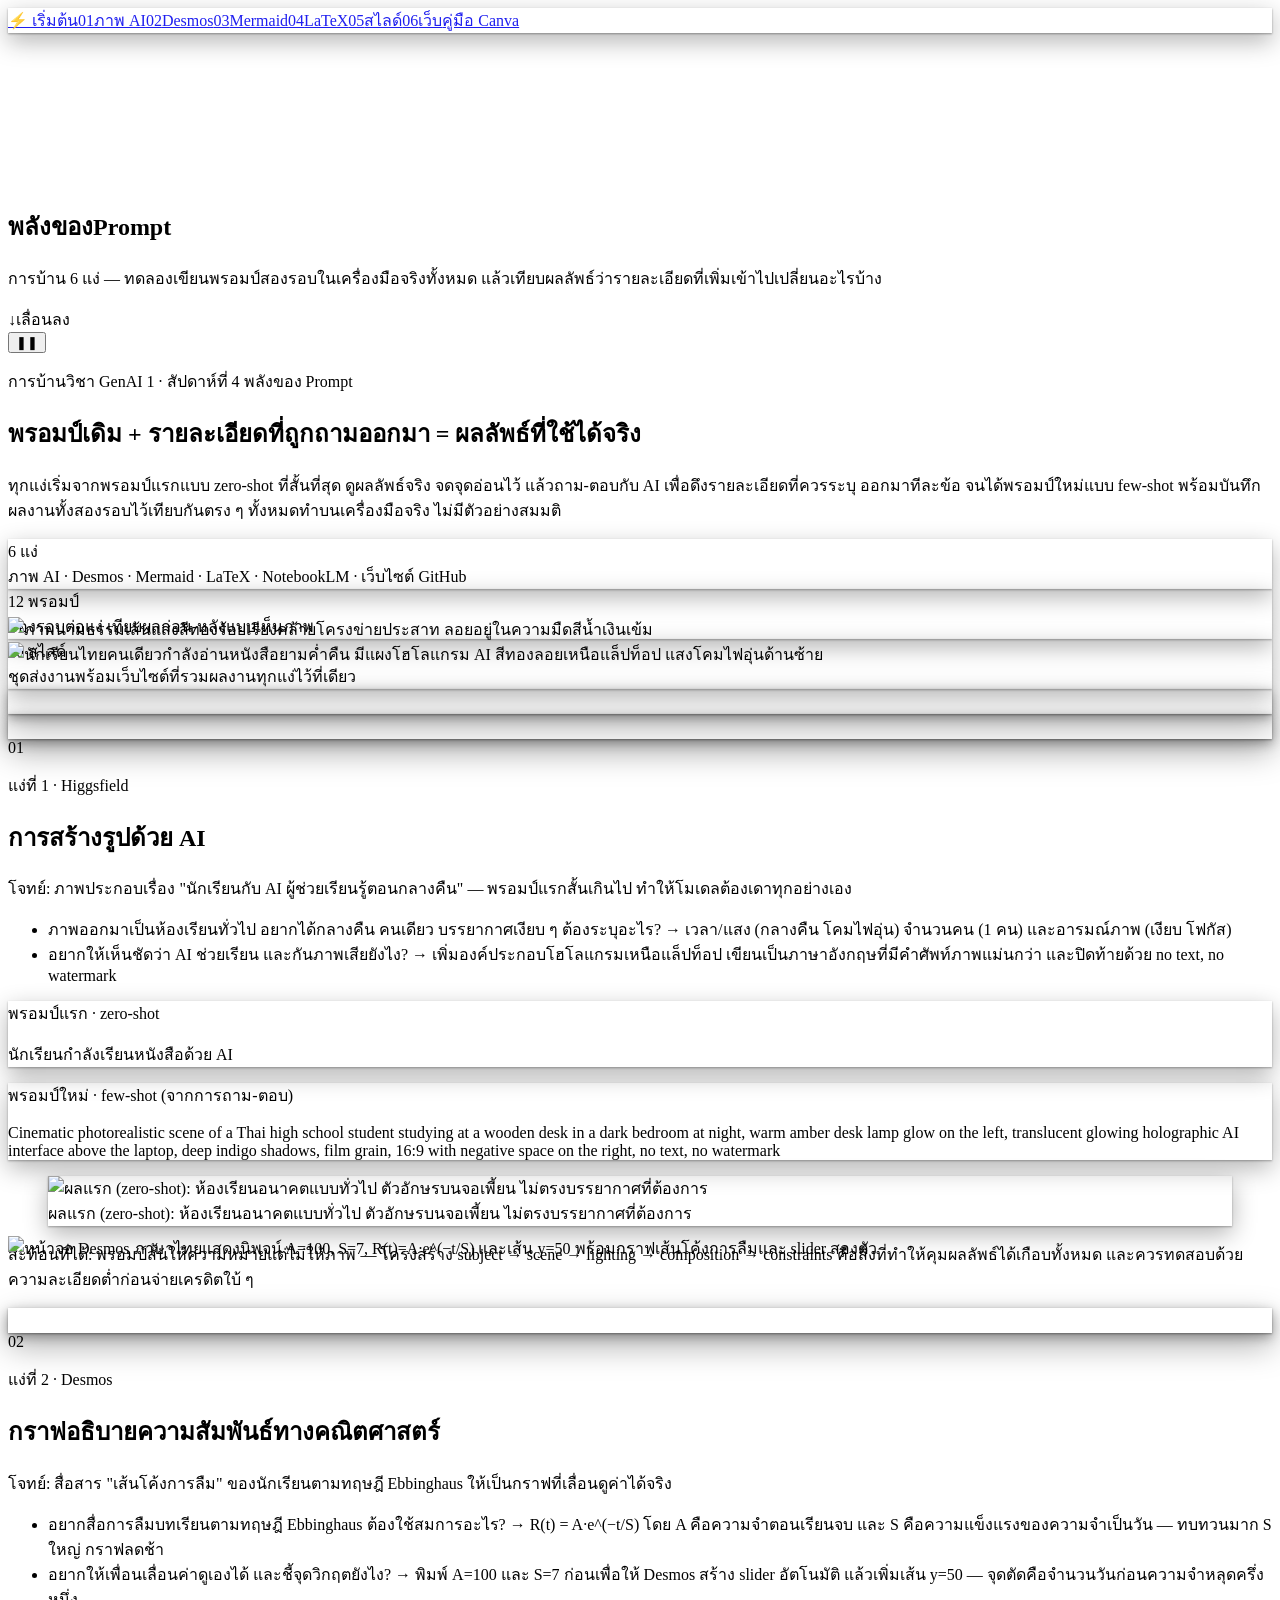
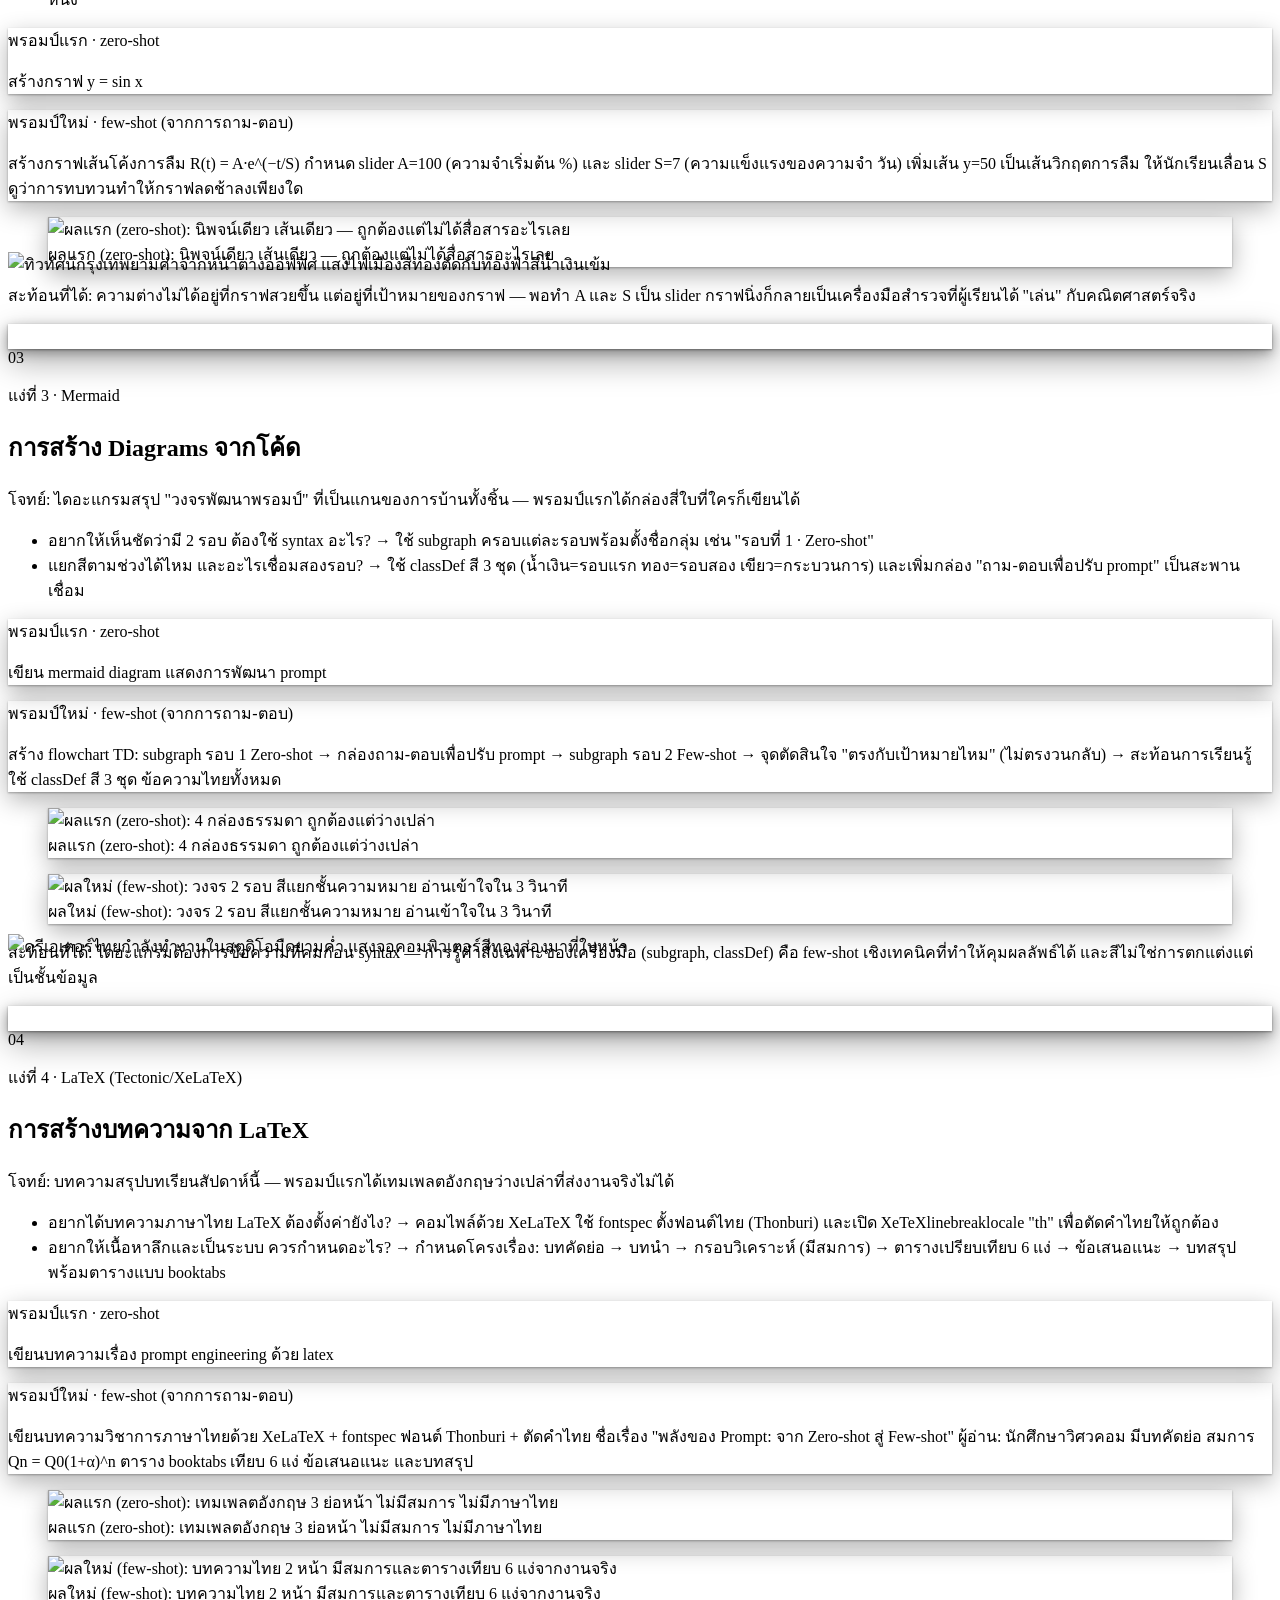
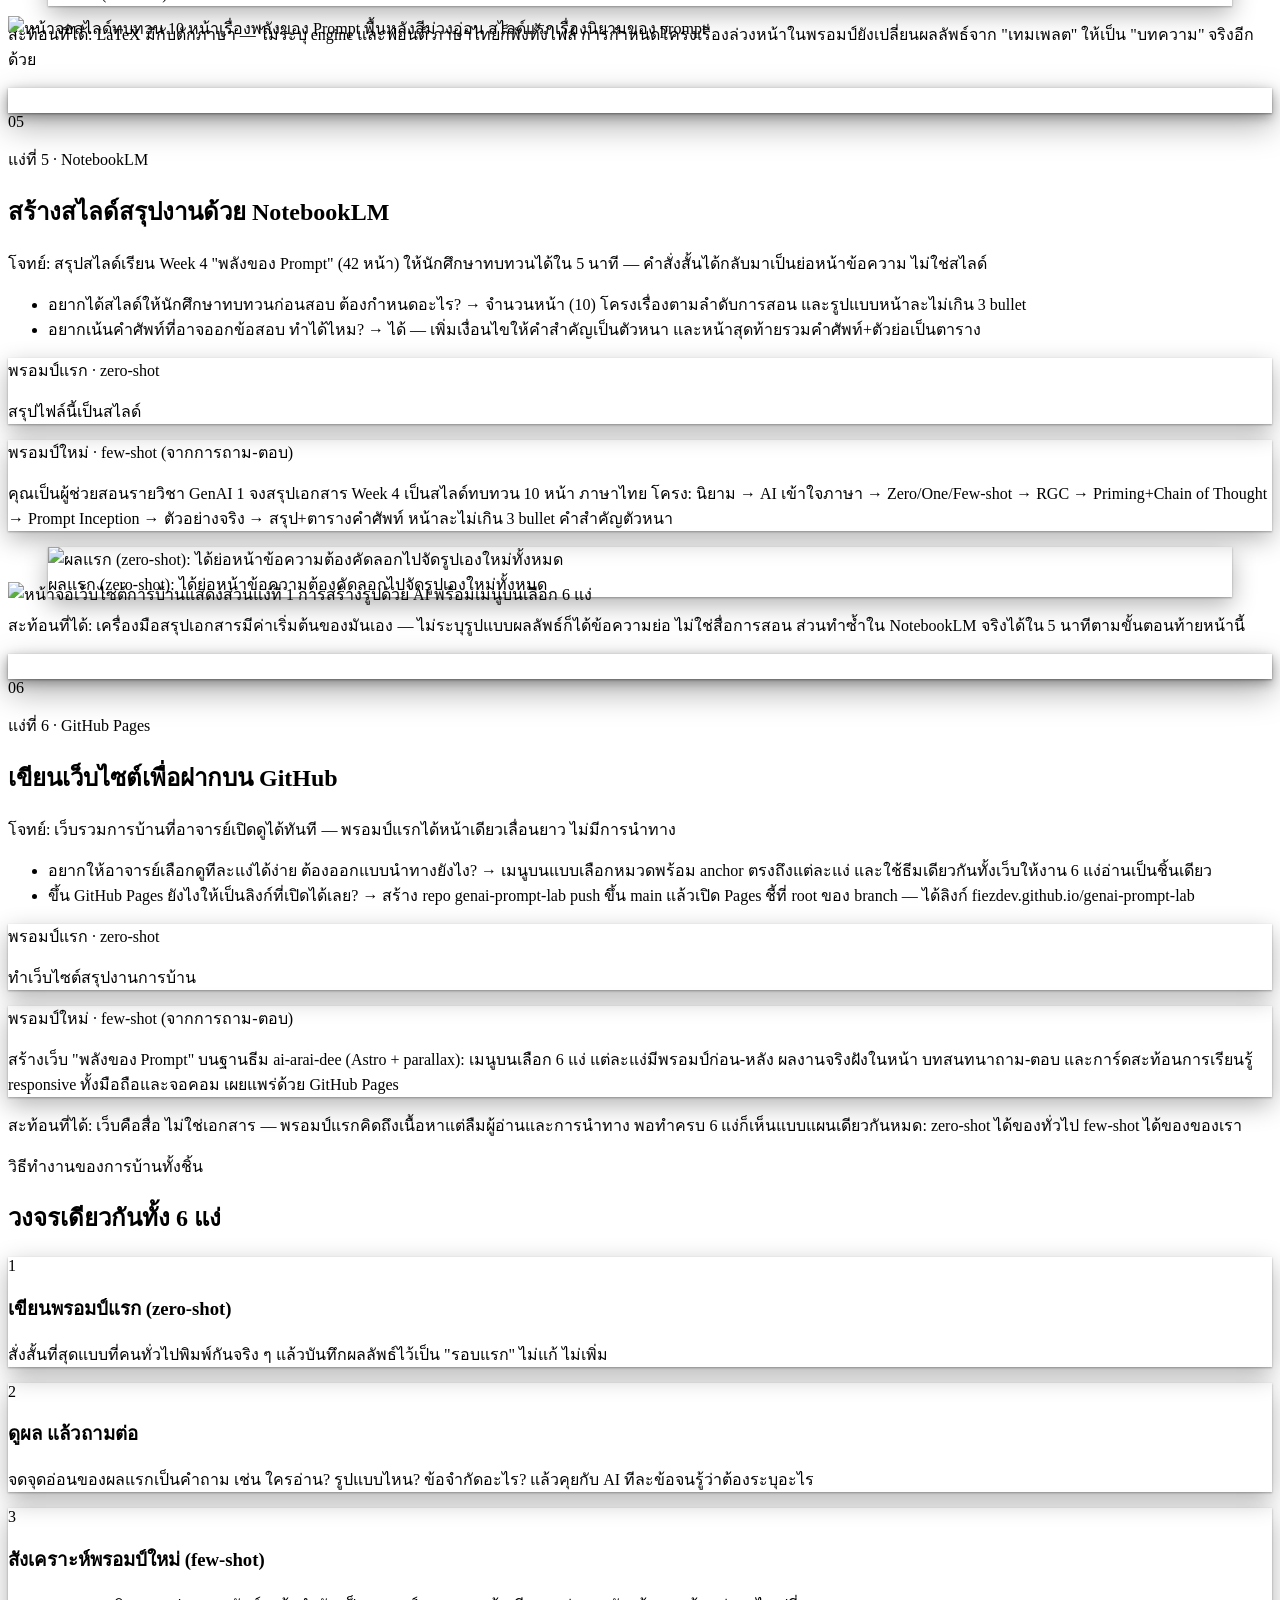
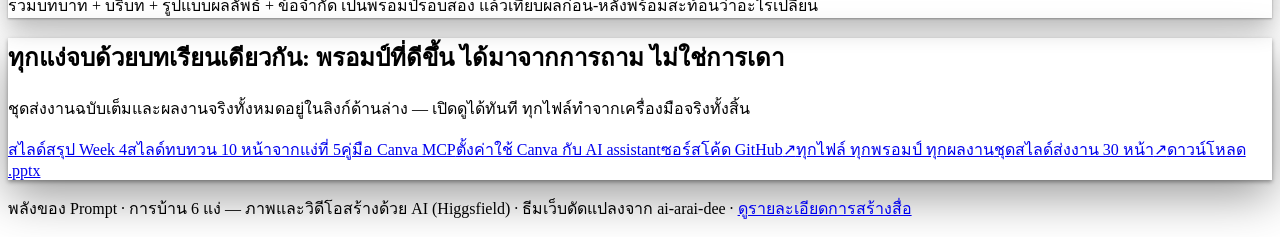
==== commit 5fe7ae73: "Rebuild site on ai-arai-dee base (Astro parallax theme) — 6 aspect chapters + top menu" ====
--- a/index.html
+++ b/index.html
@@ -1,653 +1 @@
-<!DOCTYPE html>
-<html lang="th">
-<head>
-<meta charset="UTF-8">
-<meta name="viewport" content="width=device-width, initial-scale=1.0">
-<title>Prompt Lab — ใช้ AI ทำอะไรดี | การบ้าน 6 แง่</title>
-<meta name="description" content="การบ้านวิชา GenAI 1: ฝึกใช้ Prompt ใน 6 แง่ — ภาพ AI, Desmos, Mermaid, LaTeX, NotebookLM และเว็บไซต์ GitHub">
-<style>
-:root{
-  --bg:#0f0e1d; --bg2:#17162b; --card:#1d1b33; --card2:#232040;
-  --ink:#e8e6f5; --muted:#9d99c0; --amber:#f5b942; --amber2:#f59e0b;
-  --indigo:#818cf8; --green:#4ade80; --line:#312e56;
-}
-*{margin:0;padding:0;box-sizing:border-box}
-html{scroll-behavior:smooth}
-body{font-family:"Leelawadee UI","Noto Sans Thai","Sarabun",system-ui,sans-serif;background:var(--bg);color:var(--ink);line-height:1.75}
-a{color:var(--amber);text-decoration:none}
-a:hover{text-decoration:underline}
-img{max-width:100%;display:block}
-
-/* ---------- top menu ---------- */
-header{position:sticky;top:0;z-index:50;background:rgba(15,14,29,.92);backdrop-filter:blur(10px);border-bottom:1px solid var(--line)}
-.nav{max-width:1080px;margin:0 auto;display:flex;align-items:center;gap:4px;padding:10px 20px;flex-wrap:wrap}
-.brand{font-weight:700;color:var(--amber);margin-right:auto;font-size:1.05rem;white-space:nowrap}
-.brand span{color:var(--ink);font-weight:400}
-.nav a{padding:7px 13px;border-radius:99px;color:var(--muted);font-size:.92rem;white-space:nowrap}
-.nav a:hover{color:var(--ink);background:var(--card);text-decoration:none}
-.nav a.active{background:var(--amber);color:#1a1205;font-weight:700}
-
-/* ---------- sections ---------- */
-main{max-width:1080px;margin:0 auto;padding:0 20px 90px}
-section.page{display:none;animation:fade .35s ease}
-section.page.show{display:block}
-@keyframes fade{from{opacity:0;transform:translateY(8px)}to{opacity:1;transform:none}}
-
-.hero{padding:72px 0 48px;text-align:left;background:radial-gradient(1200px 500px at 20% -10%,rgba(245,158,11,.13),transparent 60%),radial-gradient(900px 420px at 90% 0%,rgba(129,140,248,.12),transparent 55%)}
-.kicker{color:var(--amber);font-weight:700;letter-spacing:.22em;font-size:.8rem;text-transform:uppercase}
-h1{font-size:clamp(1.9rem,4.5vw,3.1rem);line-height:1.25;margin:.35em 0 .3em}
-h1 em{font-style:normal;color:var(--amber)}
-.sub{color:var(--muted);max-width:46rem;font-size:1.05rem}
-.meta{display:flex;gap:10px;flex-wrap:wrap;margin-top:22px}
-.chip{background:var(--card);border:1px solid var(--line);border-radius:99px;padding:5px 14px;font-size:.85rem;color:var(--muted)}
-.chip b{color:var(--ink)}
-
-.grid6{display:grid;grid-template-columns:repeat(auto-fit,minmax(150px,1fr));gap:12px;margin:38px 0 8px}
-.gcard{background:var(--card);border:1px solid var(--line);border-radius:14px;padding:16px;cursor:pointer;transition:.2s}
-.gcard:hover{border-color:var(--amber);transform:translateY(-2px)}
-.gcard .no{font-size:.72rem;color:var(--amber);font-weight:700;letter-spacing:.15em}
-.gcard .t{font-weight:700;margin-top:4px}
-.gcard .d{font-size:.8rem;color:var(--muted);margin-top:2px}
-
-/* section layout */
-.sec-head{padding:52px 0 8px}
-.sec-head .no{color:var(--amber);font-weight:700;letter-spacing:.2em;font-size:.8rem}
-h2{font-size:clamp(1.5rem,3vw,2.1rem);margin:.2em 0}
-.sec-sub{color:var(--muted);max-width:44rem}
-.flow{display:flex;flex-direction:column;gap:26px;margin-top:30px}
-.step-label{display:inline-flex;align-items:center;gap:8px;font-size:.78rem;font-weight:700;letter-spacing:.14em;color:var(--amber);text-transform:uppercase;margin-bottom:10px}
-.step-label::before{content:"";width:22px;height:2px;background:var(--amber)}
-.step-label.v2{color:var(--green)}
-.step-label.v2::before{background:var(--green)}
-
-.prompt{background:#12101f;border:1px solid var(--line);border-left:3px solid var(--amber);border-radius:12px;padding:18px 20px;position:relative}
-.prompt.v2{border-left-color:var(--green)}
-.prompt .who{font-size:.78rem;color:var(--muted);margin-bottom:6px}
-.prompt .txt{font-size:1.02rem;white-space:pre-wrap}
-.tag{position:absolute;top:-10px;right:14px;background:var(--card2);border:1px solid var(--line);border-radius:99px;font-size:.7rem;padding:2px 10px;color:var(--muted)}
-
-.result{background:var(--card);border:1px solid var(--line);border-radius:14px;padding:20px}
-.result h4{font-size:.95rem;color:var(--muted);font-weight:600;margin-bottom:12px}
-.figure{background:#0b0a16;border:1px solid var(--line);border-radius:10px;overflow:hidden}
-.figure img{width:100%;height:auto}
-.cap{font-size:.82rem;color:var(--muted);margin-top:10px}
-.two{display:grid;grid-template-columns:1fr 1fr;gap:14px}
-@media(max-width:720px){.two{grid-template-columns:1fr}}
-
-.dialog{display:flex;flex-direction:column;gap:10px}
-.bubble{max-width:85%;padding:12px 16px;border-radius:14px;font-size:.95rem}
-.bubble.me{align-self:flex-end;background:#3a2f10;border:1px solid #6b5416;border-bottom-right-radius:4px}
-.bubble.ai{align-self:flex-start;background:var(--card2);border:1px solid var(--line);border-bottom-left-radius:4px;color:var(--muted)}
-.bubble .who{font-size:.7rem;opacity:.75;display:block;margin-bottom:3px}
-
-.reflect{background:linear-gradient(135deg,#1c1930,#221a2e);border:1px solid #4b3a63;border-radius:14px;padding:22px}
-.reflect h3{color:#d8b4fe;font-size:1.05rem;margin-bottom:10px}
-.reflect ul{margin:8px 0 0 20px;display:flex;flex-direction:column;gap:6px}
-.reflect .vs{display:grid;grid-template-columns:1fr 1fr;gap:12px;margin-top:14px}
-.reflect .vs div{background:rgba(0,0,0,.25);border-radius:10px;padding:14px;font-size:.9rem}
-.reflect .vs b:first-child{color:var(--muted)}
-@media(max-width:720px){.reflect .vs{grid-template-columns:1fr}}
-
-.code{background:#0b0a16;border:1px solid var(--line);border-radius:10px;padding:16px;font-family:"Cascadia Code",Consolas,monospace;font-size:.83rem;overflow-x:auto;white-space:pre;color:#c9d1e3;line-height:1.6}
-code.inline{background:#0b0a16;border:1px solid var(--line);padding:2px 7px;border-radius:6px;font-size:.85em}
-
-.btnrow{display:flex;gap:10px;flex-wrap:wrap;margin-top:14px}
-.btn{display:inline-block;background:var(--amber);color:#1a1205;font-weight:700;padding:9px 18px;border-radius:99px;font-size:.9rem}
-.btn.ghost{background:transparent;border:1px solid var(--line);color:var(--ink)}
-.btn:hover{text-decoration:none;filter:brightness(1.07)}
-
-iframe.deck{width:100%;height:560px;border:1px solid var(--line);border-radius:12px;background:#fff}
-
-.checklist{display:grid;grid-template-columns:repeat(auto-fit,minmax(240px,1fr));gap:12px;margin-top:24px}
-.check{background:var(--card);border:1px solid var(--line);border-radius:12px;padding:16px}
-.check b{color:var(--green)}
-
-footer{border-top:1px solid var(--line);margin-top:60px;padding:34px 20px;text-align:center;color:var(--muted);font-size:.85rem}
-.toast{position:fixed;bottom:24px;left:50%;transform:translateX(-50%) translateY(80px);background:var(--amber);color:#1a1205;font-weight:700;padding:10px 22px;border-radius:99px;transition:.3s;opacity:0;z-index:99}
-.toast.show{transform:translateX(-50%);opacity:1}
-</style>
-</head>
-<body>
-
-<header>
-  <nav class="nav" id="nav">
-    <div class="brand">⚡ Prompt Lab <span>· การบ้าน 6 แง่</span></div>
-    <a href="#home" data-sec="home" class="active">หน้าแรก</a>
-    <a href="#s1" data-sec="s1">① ภาพ AI</a>
-    <a href="#s2" data-sec="s2">② Desmos</a>
-    <a href="#s3" data-sec="s3">③ Mermaid</a>
-    <a href="#s4" data-sec="s4">④ LaTeX</a>
-    <a href="#s5" data-sec="s5">⑤ NotebookLM</a>
-    <a href="#s6" data-sec="s6">⑥ เว็บ/GitHub</a>
-    <a href="#guide" data-sec="guide">🧩 Canva MCP</a>
-  </nav>
-</header>
-
-<main>
-
-<!-- ================= HOME ================= -->
-<section class="page show" id="home">
-  <div class="hero">
-    <div class="kicker">GenAI 1 · การบ้านฝึกใช้ Prompt · ส่ง 13 ก.ย. 2569</div>
-    <h1>พลังของ Prompt:<br>จาก <em>Zero-shot</em> สู่ <em>Few-shot</em> ใน 6 แง่</h1>
-    <p class="sub">การบ้านชิ้นนี้ทดลองเขียนพรอมป์ 2 รอบใน 6 เครื่องมือ — เริ่มจากพรอมป์แรกแบบ zero-shot สั้น ๆ
-    ดูผลลัพธ์ แล้วถาม-ตอบเพิ่มรายละเอียดจนได้พรอมป์ใหม่แบบ few-shot พร้อมสะท้อนการเรียนรู้ว่าอะไรเปลี่ยนไปอย่างไร
-    ทุกแง่ใช้ธีมเดียวกันคือ <b>"การเรียนรู้กับ AI"</b> เพื่อให้งานทั้งหมดต่อเนื่องเป็นชิ้นเดียว</p>
-    <div class="meta">
-      <div class="chip">👤 <b>อิทธิพล วงศ์อภัย</b></div>
-      <div class="chip">📚 GenAI 1 · Week 4 พลังของ Prompt</div>
-      <div class="chip">🗓 8 กันยายน 2569</div>
-    </div>
-  </div>
-
-  <div class="grid6">
-    <div class="gcard" onclick="go('s1')"><div class="no">แง่ที่ 1</div><div class="t">ภาพด้วย AI</div><div class="d">Higgsfield</div></div>
-    <div class="gcard" onclick="go('s2')"><div class="no">แง่ที่ 2</div><div class="t">กราฟคณิต</div><div class="d">Desmos</div></div>
-    <div class="gcard" onclick="go('s3')"><div class="no">แง่ที่ 3</div><div class="t">ไดอะแกรม</div><div class="d">Mermaid</div></div>
-    <div class="gcard" onclick="go('s4')"><div class="no">แง่ที่ 4</div><div class="t">บทความ</div><div class="d">LaTeX</div></div>
-    <div class="gcard" onclick="go('s5')"><div class="no">แง่ที่ 5</div><div class="t">สไลด์สรุป</div><div class="d">NotebookLM</div></div>
-    <div class="gcard" onclick="go('s6')"><div class="no">แง่ที่ 6</div><div class="t">เว็บไซต์</div><div class="d">GitHub Pages</div></div>
-  </div>
-
-  <div class="checklist">
-    <div class="check"><b>✓ โครงของแต่ละแง่</b><br>พรอมป์แรก (zero-shot) → ผลลัพธ์แรก → ถาม-ตอบเพิ่มรายละเอียด → พรอมป์ใหม่ (few-shot) → ผลลัพธ์ใหม่ → สะท้อนการเรียนรู้</div>
-    <div class="check"><b>✓ โบนัสพิเศษ</b><br>เว็บไซต์นี้เป็นแง่ที่ 6 และรวมงานแง่ 1–5 ไว้ครบในที่เดียว ต่อเนื่องด้วยธีมเดียวกัน ลงบน GitHub Pages</div>
-    <div class="check"><b>✓ เครื่องมือจริงทั้งหมด</b><br>Higgsfield AI · Desmos · Mermaid · LaTeX (Tectonic/XeLaTeX) · NotebookLM เวิร์กโฟลว์ · GitHub Pages</div>
-  </div>
-</section>
-
-<!-- ================= S1 IMAGE ================= -->
-<section class="page" id="s1">
-  <div class="sec-head">
-    <div class="no">แง่ที่ 1 / 6</div>
-    <h2>การสร้างรูปด้วย AI</h2>
-    <p class="sec-sub">เครื่องมือ: Higgsfield AI (โมเดล nano_banana_pro) — โจทย์: ภาพประกอบหัวข้อ "นักเรียนกับ AI ผู้ช่วยเรียนรู้ตอนกลางคืน"</p>
-  </div>
-  <div class="flow">
-    <div>
-      <div class="step-label">Prompt แรก · Zero-shot</div>
-      <div class="prompt"><span class="tag">ครั้งแรก ถามสั้น ๆ</span>
-        <div class="who">ผู้ใช้ → AI</div>
-        <div class="txt">นักเรียนกำลังเรียนหนังสือด้วย AI</div>
-      </div>
-    </div>
-    <div class="result">
-      <h4>ผลลัพธ์แรก (zeroshot.png · nano_banana_pro 1k)</h4>
-      <div class="figure"><img src="assets/img/zeroshot-web.png" alt="ผลลัพธ์แรกจากพรอมป์สั้น"></div>
-      <p class="cap">ได้ "ห้องเรียนแห่งอนาคต" แบบทั่วไป — นักเรียนหลายคน ฉากกว้างจัด แสงสม่ำเสมอ
-      ตัวอักษรบนหน้าจอเพี้ยน และไม่ได้บรรยากาศ "ตอนกลางคืน" ตามที่คิดไว้ ภาพสวยแต่<b>ไม่ตรงโจทย์</b>และใช้ต่อไม่ได้จริง</p>
-    </div>
-    <div>
-      <div class="step-label">ถาม–ตอบ เพื่อปรับพรอมป์</div>
-      <div class="dialog">
-        <div class="bubble me"><span class="who">ฉัน</span>ภาพออกมาเป็นห้องเรียนทั่วไปเกินไป อยากได้บรรยากาศกลางคืน คนเดียว เงียบ ๆ จะเขียนยังไง?</div>
-        <div class="bubble ai"><span class="who">AI</span>ลองระบุ <b>เวลา/แสง</b> (กลางคืน โคมไฟอุ่น) <b>จำนวนคน</b> (นักเรียน 1 คน) และ <b>อารมณ์ภาพ</b> (เงียบสงบ โฟกัส)</div>
-        <div class="bubble me"><span class="who">ฉัน</span>อยากให้เห็นชัดว่า AI ช่วยเรียน ต้องใส่อะไรเพิ่ม?</div>
-        <div class="bubble ai"><span class="who">AI</span>ระบุ <b>องค์ประกอบ AI</b> เช่น แผงโฮโลแกรมลอยเหนือแล็ปท็อป แสดงกราฟ/อนุภาคความรู้ — และควรเขียนพรอมป์เป็น<b>ภาษาอังกฤษ</b>เพราะโมเดลภาพเข้าใจคำศัพท์ภาพ (lighting, composition) แม่นกว่า</div>
-        <div class="bubble me"><span class="who">ฉัน</span>จะกันภาพเสีย เช่น ตัวหนังสือเพี้ยน ลายน้ำ ต้องใส่อะไร?</div>
-        <div class="bubble ai"><span class="who">AI</span>ปิดท้ายด้วย <b>ข้อจำกัดเชิงลบ</b>: no text, no watermark และกำหนดอัตราส่วน 16:9 พร้อมพื้นที่ว่างด้านขวาไว้ใส่หัวข้อ</div>
-      </div>
-    </div>
-    <div>
-      <div class="step-label v2">Prompt ใหม่ · Few-shot</div>
-      <div class="prompt v2"><span class="tag">เพิ่มบทบาท+บริบท+รูปแบบ+ข้อจำกัด</span>
-        <div class="who">ผู้ใช้ → AI (สังเคราะห์จากบทสนทนา)</div>
-        <div class="txt">Cinematic photorealistic scene of a Thai high school student studying at a wooden desk in a dark bedroom at night, warm amber desk lamp glow on the left side, a translucent glowing holographic AI assistant interface floating above the laptop showing charts and knowledge particles, deep indigo blue shadows, subtle film grain, wide 16:9 composition with generous negative space on the right side, no text, no watermark</div>
-      </div>
-    </div>
-    <div class="result">
-      <h4>ผลลัพธ์ใหม่ (fewshot.png · nano_banana_pro 2k)</h4>
-      <div class="figure"><img src="assets/img/fewshot-web.png" alt="ผลลัพธ์ใหม่จากพรอมป์โครงสร้าง"></div>
-      <p class="cap">ได้ฉากตรงคอนเซปต์: นักเรียนคนเดียวยามค่ำคืน โคมไฟอุ่นซ้ายภาพ โฮโลแกรม AI ลอยเหนือแล็ปท็อป
-      เงาน้ำเงินเข้ม และเว้นพื้นที่ว่างขวาไว้ใส่หัวข้อ — ใช้เป็นภาพฮีโร่ของเว็บ/สไลด์ได้ทันที</p>
-    </div>
-    <div class="reflect">
-      <h3>สะท้อนการเรียนรู้ · แง่ที่ 1</h3>
-      <ul>
-        <li>พรอมป์ภาษาไทยสั้น ๆ ให้ "ความหมาย" แต่ไม่ให้ "ภาพ" — โมเดลต้องเดาทุกอย่าง (กี่คน ที่ไหน แสงอะไร) จึงได้ภาพแบบทั่วไปที่ใครก็ใช้ได้ แต่ไม่ใช่ของเรา</li>
-        <li>โครงสร้าง <b>subject → scene → lighting → composition → constraints</b> ทำให้คุมผลลัพธ์ได้เกือบทั้งหมด และเปลี่ยนภาษาเป็นอังกฤษเพื่อความแม่นของคำศัพท์ภาพ</li>
-        <li>ข้อจำกัดเชิงลบ (no text, no watermark) คือ "กันเหนียว" ที่ประหยัดเวลาแก้ภาพเสียรอบสอง</li>
-        <li>เศรษฐศาสตร์ของพรอมป์: รอบแรกใช้ความละเอียดต่ำ (1k) ทดสอบไอเดีย รอบสองค่อยขยับ 2k — จ่ายเครดิตเฉพาะตอนมั่นใจ</li>
-      </ul>
-      <div class="vs">
-        <div><b style="color:var(--muted)">ผลแรก</b><br>ห้องเรียนทั่วไป · ตัวอักษรเพี้ยน · ใช้งานจริงไม่ได้</div>
-        <div><b style="color:var(--green)">ผลใหม่</b><br>ตรงคอนเซปต์ · แสง/มุมคุมได้ · พร้อมใช้เป็นภาพหลักทันที</div>
-      </div>
-    </div>
-    <div class="btnrow">
-      <a class="btn" href="assets/img/fewshot.png" target="_blank">ดูภาพเต็มความละเอียด</a>
-      <a class="btn ghost" href="assets/img/zeroshot.png" target="_blank">เปรียบเทียบภาพแรก</a>
-    </div>
-  </div>
-</section>
-
-<!-- ================= S2 DESMOS ================= -->
-<section class="page" id="s2">
-  <div class="sec-head">
-    <div class="no">แง่ที่ 2 / 6</div>
-    <h2>กราฟอธิบายความสัมพันธ์ทางคณิตศาสตร์</h2>
-    <p class="sec-sub">เครื่องมือ: Desmos — โจทย์: สื่อสาร "เส้นโค้งการลืม" ของนักเรียนเป็นกราฟที่เลื่อนดูค่าได้</p>
-  </div>
-  <div class="flow">
-    <div>
-      <div class="step-label">Prompt แรก · Zero-shot</div>
-      <div class="prompt"><span class="tag">ขอกราฟเดี่ยว</span>
-        <div class="who">ผู้ใช้ → AI</div>
-        <div class="txt">สร้างกราฟ y = sin x</div>
-      </div>
-    </div>
-    <div class="result">
-      <h4>ผลลัพธ์แรก — นิพจน์เดียว กราฟเส้นเดียว</h4>
-      <div class="figure"><img src="assets/desmos/desmos-v1.png" alt="กราฟ sin x บน Desmos"></div>
-      <p class="cap">พิมพ์ <code class="inline">y=sin x</code> ใน Desmos ก็ได้กราฟสวย ๆ หนึ่งเส้น — แต่<b>ไม่ได้สื่อสารอะไรเลย</b>
-      ไม่มีพารามิเตอร์ให้ลอง ไม่มีจุดเปรียบเทียบ และไม่เกี่ยวกับโจทย์ "ความสัมพันธ์ทางคณิตศาสตร์" ของเรื่องที่สนใจ</p>
-    </div>
-    <div>
-      <div class="step-label">ถาม–ตอบ เพื่อปรับพรอมป์</div>
-      <div class="dialog">
-        <div class="bubble me"><span class="who">ฉัน</span>อยากได้กราฟที่สื่อ "การลืมบทเรียน" ของนักเรียนตามทฤษฎี Ebbinghaus ต้องใช้สมการอะไร?</div>
-        <div class="bubble ai"><span class="who">AI</span>ใช้ R(t) = A·e^(−t/S) โดย A คือความจำตอนเรียนจบ (100%) และ S คือความแข็งแรงของความจำเป็นวัน — ยิ่งทบทวน S ยิ่งใหญ่ กราฟยิ่งลดช้า</div>
-        <div class="bubble me"><span class="who">ฉัน</span>อยากให้เพื่อนลองเลื่อนค่าดูเองได้ ต้องพิมพ์ยังไงใน Desmos?</div>
-        <div class="bubble ai"><span class="who">AI</span>พิมพ์ <code class="inline">A=100</code> และ <code class="inline">S=7</code> ก่อน — Desmos จะสร้าง slider อัตโนมัติ แล้วค่อยนิยามฟังก์ชัน R(t) ที่ใช้ตัวแปรทั้งสอง</div>
-        <div class="bubble me"><span class="who">ฉัน</span>แล้วจะชี้ว่า "ต่ำกว่า 50% = วิกฤต" ล่ะ?</div>
-        <div class="bubble ai"><span class="who">AI</span>เพิ่มเส้นอ้างอิง <code class="inline">y=50</code> อีกบรรทัด จะเห็นจุดตัด = จำนวนวันก่อนความจำหลุดครึ่งหนึ่ง</div>
-      </div>
-    </div>
-    <div>
-      <div class="step-label v2">Prompt ใหม่ · Few-shot</div>
-      <div class="prompt v2"><span class="tag">สมการ+พารามิเตอร์+เป้าหมาย</span>
-        <div class="who">ผู้ใช้ → AI</div>
-        <div class="txt">สร้างกราฟเส้นโค้งการลืมของ Ebbinghaus ใน Desmos:
-R(t) = A·e^(−t/S) โดยกำหนด slider A=100 (ความจำเริ่มต้น %)
-และ slider S=7 (ความแข็งแรงของความจำ หน่วยวัน)
-เพิ่มเส้น y=50 เป็นเส้นวิกฤตการลืม ให้นักเรียนลื่น slider S
-เพื่อดูว่าการทบทวนทำให้กราฟลดช้าลงเพียงใด</div>
-      </div>
-    </div>
-    <div class="result">
-      <h4>ผลลัพธ์ใหม่ — กราฟเชิงโต้ตอบพร้อม slider 2 ตัวและเส้นวิกฤต</h4>
-      <div class="figure"><img src="assets/desmos/desmos-v2.png" alt="กราฟเส้นโค้งการลืมพร้อม slider"></div>
-      <p class="cap">นิพจน์ที่ใช้ (ลองพิมพ์ตามใน <a href="https://www.desmos.com/calculator?lang=th" target="_blank">desmos.com/calculator</a>):</p>
-      <div class="code">A = 100        ← slider ความจำเริ่มต้น (%)
-S = 7          ← slider ความแข็งแรงของความจำ (วัน)
-R(t) = A·e^(−t/S)
-y = 50         ← เส้นวิกฤตการลืม</div>
-      <p class="cap">ตอนนี้กราฟ<b>เล่าเรื่องได้</b>: ถ้าไม่ทบทวน (S เล็ก) ความจำตกผ่านเส้น 50% ในไม่กี่วัน
-      แต่ถ้าทบทวนทำให้ S ใหญ่ขึ้น เส้นโค้งแบนลงอย่างเห็นได้ชัด — เหมาะไปสอนต่อทันที</p>
-    </div>
-    <div class="reflect">
-      <h3>สะท้อนการเรียนรู้ · แง่ที่ 2</h3>
-      <ul>
-        <li>ความต่างไม่ได้อยู่ที่ "กราฟสวยขึ้น" แต่อยู่ที่<b>เป้าหมายของกราฟ</b> — พรอมป์แรกไม่ได้บอกว่าจะสื่อสารอะไร จึงได้กราฟที่ "ถูกต้องแต่ไร้ความหมาย"</li>
-        <li>การระบุ<b>พารามิเตอร์เป็นตัวแปร (A, S)</b> เปลี่ยนภาพนิ่งให้เป็นเครื่องมือสำรวจ — ผู้เรียนได้ "เล่น" กับคณิตศาสตร์ ไม่ใช่แค่ดู</li>
-        <li>เส้นอ้างอิงเพียงเส้นเดียว (y=50) ทำให้กราฟมี "ประเด็น" ทันที — รายละเอียดเล็ก ๆ ที่เกิดจากการถามต่อ</li>
-        <li>คำถามชี้นำ (จะทำให้ลื่นดูเองได้ไหม?) คือหัวใจของ few-shot — เราถามจนได้คำตอบที่เป็น "เครื่องมือ" ไม่ใช่ "คำตอบ"</li>
-      </ul>
-      <div class="vs">
-        <div><b style="color:var(--muted)">ผลแรก</b><br>เส้นโค้งเดียว · ดูแล้วจบ · ไม่มีบริบท</div>
-        <div><b style="color:var(--green)">ผลใหม่</b><br>slider โต้ตอบ · มีเส้นวิกฤต · ใช้สอนได้จริง</div>
-      </div>
-    </div>
-  </div>
-</section>
-
-<!-- ================= S3 MERMAID ================= -->
-<section class="page" id="s3">
-  <div class="sec-head">
-    <div class="no">แง่ที่ 3 / 6</div>
-    <h2>การสร้าง Diagrams จาก Mermaid</h2>
-    <p class="sec-sub">เครื่องมือ: Mermaid — โจทย์: ไดอะแกรมสรุป "วงจรพัฒนาพรอมป์" ที่เป็นแกนของการบ้านทั้งชิ้น</p>
-  </div>
-  <div class="flow">
-    <div>
-      <div class="step-label">Prompt แรก · Zero-shot</div>
-      <div class="prompt"><span class="tag">บอกแค่หัวข้อ</span>
-        <div class="who">ผู้ใช้ → AI</div>
-        <div class="txt">เขียน mermaid diagram แสดงการพัฒนา prompt</div>
-      </div>
-    </div>
-    <div class="result">
-      <h4>ผลลัพธ์แรก — กล่อง 4 ใบธรรมดา</h4>
-      <div class="figure"><img src="assets/mermaid/v1-zeroshot.png" alt="ไดอะแกรมพื้นฐาน"></div>
-      <p class="cap">ได้ loop "เขียน → ผลลัพธ์ → พอใจไหม" ซึ่ง<b>ถูกต้องแต่ว่างเปล่า</b> — ไม่แสดงความต่างระหว่างรอบแรกกับรอบปรับปรุง
-      ไม่มีสี ไม่มีกลุ่ม ใช้ประกอบการสอนไม่ได้</p>
-    </div>
-    <div>
-      <div class="step-label">ถาม–ตอบ เพื่อปรับพรอมป์</div>
-      <div class="dialog">
-        <div class="bubble me"><span class="who">ฉัน</span>อยากให้เห็นชัดว่ามี 2 รอบ — รอบ zero-shot กับรอบ few-shot ต้องใช้ syntax อะไร?</div>
-        <div class="bubble ai"><span class="who">AI</span>ใช้ <code class="inline">subgraph</code> ครอบแต่ละรอบ พร้อมตั้งชื่อกลุ่ม เช่น "รอบที่ 1 · Zero-shot"</div>
-        <div class="bubble me"><span class="who">ฉัน</span>ทำให้แยกสีตามช่วงได้ไหม และตรงกลางคืออะไรที่เชื่อมสองรอบ?</div>
-        <div class="bubble ai"><span class="who">AI</span>ใช้ <code class="inline">classDef</code> กำหนดสีกล่องแยก zero / few / กระบวนการ และเพิ่มกล่อง "ถาม–ตอบเพื่อปรับ prompt" เป็นสะพานเชื่อม ปิดท้ายด้วยจุดตัดสินใจ "ตรงกับเป้าหมายไหม"</div>
-      </div>
-    </div>
-    <div>
-      <div class="step-label v2">Prompt ใหม่ · Few-shot</div>
-      <div class="prompt v2"><span class="tag">กำหนด syntax+โครงสร้าง+สี</span>
-        <div class="who">ผู้ใช้ → AI</div>
-        <div class="txt">สร้าง mermaid flowchart (ทิศ TD) แสดงวงจรพัฒนา prompt:
-(1) subgraph "รอบที่ 1 · Zero-shot" มีกล่องพรอมป์แรก→ผลลัพธ์ v1
-(2) กล่อง "ถาม–ตอบเพื่อปรับ prompt" และ "สังเคราะห์ prompt ใหม่"
-(3) subgraph "รอบที่ 2 · Few-shot" มี prompt ใหม่→ผลลัพธ์ v2
-(4) จุดตัดสินใจ "ตรงกับเป้าหมายไหม" ถ้าไม่ตรงวนกลับไว้ถาม–ตอบ ถ้าตรงไป "สะท้อนการเรียนรู้"
-ใช้ classDef สี 3 ชุด: น้ำเงินเข้ม=zero, น้ำตาลทอง=few, เขียว=กระบวนการ ข้อความไทยทั้งหมด</div>
-      </div>
-    </div>
-    <div class="result">
-      <h4>ผลลัพธ์ใหม่ — วงจร 2 รอบพร้อมสีและเงื่อนไข</h4>
-      <div class="figure"><img src="assets/mermaid/v2-fewshot.png" alt="ไดอะแกรมวงจรพัฒนา prompt 2 รอบ"></div>
-      <p class="cap">โค้ด mermaid (นำไปวางที่ <a href="https://mermaid.live" target="_blank">mermaid.live</a> หรือ mermaid.ai ได้ทันที):</p>
-      <div class="code">flowchart TD
-    subgraph S1["รอบที่ 1 · Zero-shot"]
-        A["เขียน Prompt แรก<br/>(สั้น · กว้าง · ไม่ระบุบริบท)"] --> B["ผลลัพธ์ v1<br/>(ใช้ได้บางส่วน)"]
-    end
-    B --> R["ถาม–ตอบเพื่อปรับ prompt"]
-    R --> P["สังเคราะห์ Prompt ใหม่ (Few-shot)"]
-    subgraph S2["รอบที่ 2 · Few-shot"]
-        P --> Q["ผลลัพธ์ v2<br/>(ตรงเป้า · ใช้งานได้)"]
-    end
-    Q --> V{"ตรวจกับเป้าหมาย"}
-    V -->|ยังไม่ตรง| R
-    V -->|ตรง| F["สะท้อนการเรียนรู้"]
-    classDef zero fill:#312e81,stroke:#818cf8,color:#e0e7ff
-    classDef few fill:#78350f,stroke:#fbbf24,color:#fef3c7
-    classDef proc fill:#14532d,stroke:#4ade80,color:#dcfce7
-    class A,B zero
-    class P,Q few
-    class R,V proc</div>
-    </div>
-    <div class="reflect">
-      <h3>สะท้อนการเรียนรู้ · แง่ที่ 3</h3>
-      <ul>
-        <li>ไดอะแกรมต้องการ<b>ข้อความที่คม</b>ก่อน syntax — พรอมป์แรกให้หัวข้อแต่ไม่ให้ "โครงเรื่อง" ผลลัพธ์จึงเป็น generic loop ที่ใครก็เขียนได้</li>
-        <li>การระบุคำสั่งเฉพาะของเครื่องมือ (subgraph, classDef, TD) คือ few-shot ในเชิงเทคนิค — ยิ่งรู้ "คำ" ของเครื่องมือมากเท่าไหร่ ยิ่งคุมผลลัพธ์ได้มากขึ้นเท่านั้น</li>
-        <li>สีไม่ใช่การตกแต่ง แต่คือ <b>ชั้นข้อมูล</b>: ฟ้า=รอบแรก ทอง=รอบสอง เขียว=กระบวนการ อ่านเข้าใจใน 3 วินาทีโดยไม่ต้องอ่านทุกกล่อง</li>
-      </ul>
-      <div class="vs">
-        <div><b style="color:var(--muted)">ผลแรก</b><br>4 กล่อง · ไม่มีบริบท · จำยาก</div>
-        <div><b style="color:var(--green)">ผลใหม่</b><br>2 รอบชัดเจน · สีแยกชั้นความหมาย · ใช้สอนได้</div>
-      </div>
-    </div>
-  </div>
-</section>
-
-<!-- ================= S4 LATEX ================= -->
-<section class="page" id="s4">
-  <div class="sec-head">
-    <div class="no">แง่ที่ 4 / 6</div>
-    <h2>การสร้างบทความจาก LaTeX</h2>
-    <p class="sec-sub">เครื่องมือ: LaTeX (คอมไพล์ด้วย Tectonic/XeLaTeX ตามหลักเดียวกับ Overleaf) — โจทย์: บทความสรุปบทเรียนสัปดาห์นี้</p>
-  </div>
-  <div class="flow">
-    <div>
-      <div class="step-label">Prompt แรก · Zero-shot</div>
-      <div class="prompt"><span class="tag">บอกแค่ 'เขียนบทความ'</span>
-        <div class="who">ผู้ใช้ → AI</div>
-        <div class="txt">เขียนบทความเรื่อง prompt engineering ด้วย latex</div>
-      </div>
-    </div>
-    <div class="result">
-      <h4>ผลลัพธ์แรก (v1-zeroshot.pdf · 1 หน้า)</h4>
-      <div class="figure"><img src="assets/latex/v1-page1.png" alt="บทความ LaTeX แบบทั่วไป"></div>
-      <p class="cap">ได้เทมเพลตภาษาอังกฤษสามย่อหน้า พื้น ๆ — ประโยคสั้น ไม่มีตาราง ไม่มีสมการ
-      <b>ไม่มีภาษาไทย</b> (เพราะไม่ได้ระบุ และไม่มีการตั้งค่าฟอนต์ไทย) ใช้ส่งงานจริงไม่ได้</p>
-      <div class="btnrow"><a class="btn ghost" href="assets/latex/v1-zeroshot.pdf" target="_blank">เปิด PDF แรก</a></div>
-    </div>
-    <div>
-      <div class="step-label">ถาม–ตอบ เพื่อปรับพรอมป์</div>
-      <div class="dialog">
-        <div class="bubble me"><span class="who">ฉัน</span>อยากได้บทความภาษาไทย LaTeX ต้องตั้งค่ายังไง?</div>
-        <div class="bubble ai"><span class="who">AI</span>ต้องคอมไพล์ด้วย XeLaTeX ใช้ <code class="inline">fontspec</code> ตั้งฟอนต์ไทย (เช่น Thonburi/Sarabun) และเปิด <code class="inline">\XeTeXlinebreaklocale "th"</code> เพื่อตัดคำไทยให้ถูกต้อง</div>
-        <div class="bubble me"><span class="who">ฉัน</span>อยากให้เนื้อหาลึกและเป็นระบบ ควรกำหนดโครงเรื่องอย่างไร?</div>
-        <div class="bubble ai"><span class="who">AI</span>กำหนดโครง: บทนำ → กรอบการวิเคราะห์ (พร้อมสมการคณิตศาสตร์) → ตารางเปรียบเทียบ 6 แง่ → ข้อเสนอแนะ → บทสรุป และระบุผู้อ่าน/บริบทวิชา</div>
-        <div class="bubble me"><span class="who">ฉัน</span>อยากมีตารางเทียบ zero-shot กับ few-shot ที่ทำจริงในการบ้านด้วย</div>
-        <div class="bubble ai"><span class="who">AI</span>ใช้ <code class="inline">booktabs</code> สร้างตาราง 3 เส้น (toprule/midrule/bottomrule) เทียบทั้ง 6 แง่ พร้อมคอลัมน์ "การปรับที่สำคัญ"</div>
-      </div>
-    </div>
-    <div>
-      <div class="step-label v2">Prompt ใหม่ · Few-shot</div>
-      <div class="prompt v2"><span class="tag">โครงเรื่อง+ภาษา+สมการ+ตาราง</span>
-        <div class="who">ผู้ใช้ → AI</div>
-        <div class="txt">เขียนบทความวิชาการภาษาไทยด้วย LaTeX (XeLaTeX + fontspec ฟอนต์ Thonburi + ตัดคำไทย)
-ชื่อเรื่อง "พลังของ Prompt: จาก Zero-shot สู่ Few-shot"
-ผู้อ่าน: นักศึษาวิศวคอม รายวิชา GenAI 1
-โครงเรื่อง: บทคัดย่อ → บทนำ → กรอบการวิเคราะห์ (มีสมการ Qn = Q0(1+α)^n) →
-ตาราง booktabs เปรียบเทียบผล 6 แง่ (ภาพ/กราฟ/ไดอะแกรม/LaTeX/สไลด์/เว็บ)
-→ ข้อเสนอแนะ (itemize) → บทสรุป เนื้อหาต้องอ้างอิงผลการทดลองจริงของการบ้าน</div>
-      </div>
-    </div>
-    <div class="result">
-      <h4>ผลลัพธ์ใหม่ (v2-fewshot.pdf · บทความไทย 2 หน้า สมการ+ตาราง)</h4>
-      <div class="two">
-        <div class="figure"><img src="assets/latex/v2-page1.png" alt="หน้าแรกบทความไทย"></div>
-        <div class="figure"><img src="assets/latex/v2-page2.png" alt="หน้าตารางเปรียบเทียบ"></div>
-      </div>
-      <p class="cap">บทความครบองค์ประกอบ: บทคัดย่อ สมการเชิงประจักษ์ ตารางเปรียบเทียบ 6 แง่จากงานจริง
-      และข้อเสนอแนะ — คอมไพล์ผ่านด้วย Tectonic (XeLaTeX) ฟอนต์ไทยตัดคำถูกต้อง</p>
-      <div class="btnrow">
-        <a class="btn" href="assets/latex/v2-fewshot.pdf" target="_blank">เปิด PDF ฉบับเต็ม</a>
-        <a class="btn ghost" href="assets/latex/v2-fewshot.tex" target="_blank">ดูโค้ด .tex</a>
-      </div>
-    </div>
-    <div class="reflect">
-      <h3>สะท้อนการเรียนรู้ · แง่ที่ 4</h3>
-      <ul>
-        <li>LaTeX มี "กับดักภาษา" — ไม่ระบุ engine/ฟอนต์ ก็ได้เอกสารที่ภาษาไทยพังทั้งหมด; พรอมป์ที่ดีต้องรู้จุดวิกฤตของเครื่องมือ (XeLaTeX + fontspec + linebreak)</li>
-        <li>การกำหนด<b>โครงเรื่องล่วงหน้า</b>ในพรอมป์ เปลี่ยนผลลัพธ์จาก "เทมเพลต" เป็น "บทความ" — เนื้อหาถูกจัดวางตามตรรกะวิชาการโดยไม่ต้องเขียนเองใหม่ทั้งหมด</li>
-        <li>ตารางที่ขอเฉพาะ (booktabs, 3 เส้น) ทำให้เอกสารดูเป็นวารสารจริง — รายละเอียดเชิงเทคนิคที่ได้มาจากการถามต่อ</li>
-      </ul>
-      <div class="vs">
-        <div><b style="color:var(--muted)">ผลแรก</b><br>อังกฤษ 3 ย่อหน้า · ไม่มีโครงเรื่อง · ใช้ส่งไม่ได้</div>
-        <div><b style="color:var(--green)">ผลใหม่</b><br>ไทยเต็มรูปแบบ · สมการ+ตาราง · ระดับส่งได้</div>
-      </div>
-    </div>
-  </div>
-</section>
-
-<!-- ================= S5 NOTEBOOKLM ================= -->
-<section class="page" id="s5">
-  <div class="sec-head">
-    <div class="no">แง่ที่ 5 / 6</div>
-    <h2>สร้างสไลด์สรุปงานด้วย NotebookLM</h2>
-    <p class="sec-sub">เครื่องมือ: NotebookLM — โจทย์: สรุปสไลด์เรียน Week 4 "พลังของ Prompt" (42 หน้า) ให้นักศึกษาทบทวนได้ใน 5 นาที</p>
-  </div>
-  <div class="flow">
-    <div>
-      <div class="step-label">Prompt แรก · Zero-shot</div>
-      <div class="prompt"><span class="tag">อัปโหลด PDF แล้วสั่งสั้น ๆ</span>
-        <div class="who">ผู้ใช้ → NotebookLM (หลังอัปโหลด Week4.pdf)</div>
-        <div class="txt">สรุปไฟล์นี้เป็นสไลด์</div>
-      </div>
-    </div>
-    <div class="result">
-      <h4>ผลลัพธ์แรก — สรุปย่อแบบข้อความ</h4>
-      <div class="prompt" style="border-left-color:var(--indigo)">
-        <div class="txt" style="font-size:.95rem;color:var(--muted)">"เอกสารนี้กล่าวถึง prompt คือคำสั่งที่ให้กับ AI…
-มีเทคนิคต่าง ๆ เช่น zero-shot few-shot…
-สรุปได้ว่า prompt ที่ดีช่วยให้ AI ตอบตรงความต้องการ…"</div>
-      </div>
-      <p class="cap">NotebookLM ตอบกลับมาเป็น<b>ย่อหน้าข้อความ</b> ไม่ใช่สไลด์ — เพราะคำสั่งไม่ได้ระบุจำนวนหน้า โครงเรื่อง
-      กลุ่มเป้าหมาย และรูปแบบการนำเสนอ ต้องคัดลอกไปจัดรูปเองอีกยาว</p>
-    </div>
-    <div>
-      <div class="step-label">ถาม–ตอบ เพื่อปรับพรอมป์</div>
-      <div class="dialog">
-        <div class="bubble me"><span class="who">ฉัน</span>อยากได้สไลด์ที่นักศึกษาใช้ทบทวนก่อนสอบ ควรกำหนดอะไรบ้าง?</div>
-        <div class="bubble ai"><span class="who">AI</span>ระบุ <b>จำนวนสไลด์</b> (10 หน้า) <b>โครงเรื่อง</b> (นิยาม → เทคนิคหลัก → โครงสร้าง RGC → เทคนิค Inception → สรุป) และ<b>รูปแบบหน้าละ 3 bullet</b></div>
-        <div class="bubble me"><span class="who">ฉัน</span>อยากให้เน้นคำศัพท์สำคัญที่อาจออกข้อสอบ ทำได้ไหม?</div>
-        <div class="bubble ai"><span class="who">AI</span>ได้ — เพิ่มเงื่อนไข "ทุกสไลด์ต้องมีคำศัพท์สำคัญเป็นตัวหนา และสไลด์สุดท้ายรวมคำศัพท์+ตัวย่อทั้งหมดเป็นตาราง"</div>
-      </div>
-    </div>
-    <div>
-      <div class="step-label v2">Prompt ใหม่ · Few-shot</div>
-      <div class="prompt v2"><span class="tag">บทบาท+โครง+รูปแบบ+คำศัพท์</span>
-        <div class="who">ผู้ใช้ → NotebookLM</div>
-        <div class="txt">คุณเป็นผู้ช่วยสอนรายวิชา GenAI 1 จงสรุปเอกสาร Week 4 "พลังของ Prompt"
-เป็นสไลด์ทบทวน 10 หน้าสำหรับนักศึกษาก่อนสอบ ภาษาไทย โครงเรื่อง:
-(1) นิยาม prompt และทำไมสำคัญ (2) AI เข้าใจภาษาอย่างไร (3) Zero/One/Few-shot
-(4) เทคนิค Role–Goal–Context (5) เทคนิคเสริม: Priming, Chain of Thought
-(6) Prompt Inception (7–9) ตัวอย่างการใช้จริง (10) สรุป+ตารางคำศัพท์
-ทุกหน้ามีหัวข้อ + bullet ไม่เกิน 3 ข้อ คำศัพท์สำคัญเป็นตัวหนา</div>
-      </div>
-    </div>
-    <div class="result">
-      <h4>ผลลัพธ์ใหม่ — สไลด์ทบทวน 10 หน้า จากพรอมป์ v2</h4>
-      <iframe class="deck" src="slides.html" title="สไลด์สรุป Week 4"></iframe>
-      <p class="cap">สไลด์สรุปที่สร้างตามพรอมป์รอบสอง (เปิดเต็มจอได้ในปุ่มด้านล่าง) —
-      ทำซ้ำใน NotebookLM จริงได้ใน 5 นาทีตามขั้นตอน:
-      <b>①</b> ไปที่ <a href="https://notebook.google" target="_blank">notebook.google</a> → สร้าง Notebook ใหม่
-      <b>②</b> อัปโหลดไฟล์ Week4 PDF เป็นแหล่งข้อมูล
-      <b>③</b> วางพรอมป์รอบแรก ดูผล <b>④</b> วางพรอมป์รอบสอง (ด้านบน)
-      <b>⑤</b> กดสร้าง Brief/Presentation แล้วบันทึกผลลัพธ์</p>
-      <div class="btnrow"><a class="btn" href="slides.html" target="_blank">เปิดสไลด์เต็มหน้าจอ</a></div>
-    </div>
-    <div class="reflect">
-      <h3>สะท้อนการเรียนรู้ · แง่ที่ 5</h3>
-      <ul>
-        <li>เครื่องมือสรุปเอกสารมี "ค่าเริ่มต้น" ของมันเอง — ถ้าไม่ระบุรูปแบบ จะได้ข้อความย่อ ไม่ใช่สื่อการสอน; การระบุ <b>รูปแบบผลลัพธ์</b> (สไลด์ 10 หน้า หน้าละ 3 bullet) คือสิ่งที่เปลี่ยนชนิดของผลลัพธ์</li>
-        <li>การให้<b>โครงเรื่องเจาะจงถึงหน้า</b> ทำให้สไลด์เรียงตามลำดับการสอนจริง ไม่ตามลำดับที่โมเดลสุ่ม</li>
-        <li>เงื่อนไขเล็ก ๆ ("คำศัพท์สำคัญตัวหนา + ตารางท้ายเล่ม") คือสิ่งที่ทำให้ผลงานเหมาะกับผู้ใช้จริง — นักศึกษาก่อนสอบ</li>
-      </ul>
-      <div class="vs">
-        <div><b style="color:var(--muted)">ผลแรก</b><br>ย่อหน้าข้อความ · ต้องจัดรูปเองใหม่</div>
-        <div><b style="color:var(--green)">ผลใหม่</b><br>สไลด์ 10 หน้าพร้อมใช้ · โครงตามหลักการสอน</div>
-      </div>
-    </div>
-  </div>
-</section>
-
-<!-- ================= S6 WEBSITE ================= -->
-<section class="page" id="s6">
-  <div class="sec-head">
-    <div class="no">แง่ที่ 6 / 6 · พร้อมโบนัสพิเศษ</div>
-    <h2>เขียนเว็บไซต์ฝากบน GitHub</h2>
-    <p class="sec-sub">เครื่องมือ: HTML/CSS/JS + GitHub Pages — เว็บที่กำลังอ่านอยู่นี้คือผลลัพธ์ของแง่นี้เอง</p>
-  </div>
-  <div class="flow">
-    <div>
-      <div class="step-label">Prompt แรก · Zero-shot</div>
-      <div class="prompt"><span class="tag">ขอแค่ 'เว็บสรุปงาน'</span>
-        <div class="who">ผู้ใช้ → AI</div>
-        <div class="txt">ทำเว็บไซต์สรุปงานการบ้าน</div>
-      </div>
-    </div>
-    <div class="result">
-      <h4>ผลลัพธ์แรก — หน้าเดียวเลื่อนยาว</h4>
-      <div class="prompt" style="border-left-color:var(--indigo)">
-        <div class="txt" style="font-size:.95rem;color:var(--muted)">ได้ HTML หน้าเดียว งานทั้ง 6 แง่เรียงต่อกันเป็นแถบยาว
-ไม่มีเมนู ไม่มีแยกหมวด อ่านบนมือถือลำบาก และไม่มีธีมที่เชื่อมโยงกับงานแต่ละแง่</div>
-      </div>
-      <p class="cap">โครงสร้าง "หน้าเดียวยาว" ทำให้<b>ผู้อ่านหลงทาง</b> — อาจารย์ที่ต้องตรวจงาน 6 แง่
-      ควรคลิกเลือกแง่ที่ต้องการดูได้ทันทีจากเมนูด้านบน</p>
-    </div>
-    <div>
-      <div class="step-label">ถาม–ตอบ เพื่อปรับพรอมป์</div>
-      <div class="dialog">
-        <div class="bubble me"><span class="who">ฉัน</span>อยากให้อาจารย์เลือกดูทีละแง่ได้ง่าย ๆ ต้องออกแบบนำทางยังไง?</div>
-        <div class="bubble ai"><span class="who">AI</span>ทำ<b>เมนูบนแบบเลือกหมวด</b> (tab navigation) 6 ปุ่มตาม 6 แง่ + หน้าแรก ใช้ hash routing เพื่อแชร์ลิงก์ตรงถึงแต่ละแง่ได้ (#s1…#s6)</div>
-        <div class="bubble me"><span class="who">ฉัน</span>อยากได้ธีมที่ต่อเนื่องกับงานและอ่านสบาย ทั้งจอคอมและมือถือ?</div>
-        <div class="bubble ai"><span class="who">AI</span>ใช้ธีมมืด indigo+ทองเดียวกับทั้งงาน ฟอนต์ Leelawadee UI/Noto Sans Thai, layout แบบ responsive (grid ยุบเป็นคอลัมน์เดียวบนมือถือ) และทุกแง่ใช้โครง "พรอมป์→ผล→ถามตอบ→พรอมป์ใหม่→ผล→สะท้อน" เหมือนกันหมด</div>
-        <div class="bubble me"><span class="who">ฉัน</span>ขึ้น GitHub Pages ยังไงให้เป็นลิงก์ที่เปิดได้เลย?</div>
-        <div class="bubble ai"><span class="who">AI</span>สร้าง repo ชื่อ genai-prompt-lab push โค้ดขึ้น main แล้วเปิด GitHub Pages ชี้ที่ branch main โฟลเดอร์ root — ได้ลิงก์ fiezdev.github.io/genai-prompt-lab</div>
-      </div>
-    </div>
-    <div>
-      <div class="step-label v2">Prompt ใหม่ · Few-shot</div>
-      <div class="prompt v2"><span class="tag">สถาปัตยกรรม+ธีม+responsive+deploy</span>
-        <div class="who">ผู้ใช้ → AI</div>
-        <div class="txt">สร้างเว็บไซต์การบ้าน "Prompt Lab" เป็น SPA หน้าเดียว:
-เมนูบนเลือกได้ 7 แท็บ (หน้าแรก + 6 แง่) ใช้ hash routing (#s1–#s6)
-ธีมมืด indigo/ทอง ฟอนต์ไทย Leelawadee UI + Noto Sans Thai
-ทุกแง่ใช้โครงเดียวกัน: พรอมป์แรก → ผลลัพธ์ (รูป/PDF/iframe จริง) →
-บทสนทนาถาม-ตอบ → พรอมป์ใหม่ → ผลลัพธ์ใหม่ → การ์ดสะท้อนการเรียนรู้
-responsive มือถือ เผยแพร่ด้วย GitHub Pages บน repo genai-prompt-lab</div>
-      </div>
-    </div>
-    <div class="result">
-      <h4>ผลลัพธ์ใหม่ — เว็บไซต์ที่กำลังดูอยู่</h4>
-      <div class="checklist">
-        <div class="check"><b>✓ เมนูบน 7 แท็บ</b><br>คลิกเลือกแง่ที่ 1–6 หรือกลับหน้าแรก พร้อมลิงก์ตรง (#s1–#s6) แชร์ต่อได้</div>
-        <div class="check"><b>✓ โครงเดียวกันทุกแง่</b><br>zero-shot → ผล → ถามตอบ → few-shot → ผล → สะท้อน หาอะไรก็เจอที่ตำแหน่งเดิม</div>
-        <div class="check"><b>✓ ผลงานจริงฝังในหน้า</b><br>ภาพ Higgsfield กราฟ Desmos ไดอะแกรม Mermaid PDF จาก LaTeX และสไลด์สรุป อยู่ครบในเว็บเดียว (โบนัส 1–5)</div>
-        <div class="check"><b>✓ GitHub Pages</b><br>repo: <a href="https://github.com/FiezDev/genai-prompt-lab" target="_blank">FiezDev/genai-prompt-lab</a></div>
-      </div>
-    </div>
-    <div class="reflect">
-      <h3>สะท้อนการเรียนรู้ · แง่ที่ 6 (และภาพรวมทั้งชิ้น)</h3>
-      <ul>
-        <li>เว็บคือ "สื่อ" ไม่ใช่ "เอกสาร" — พรอมป์แรกคิดถึงเนื้อหา แต่ลืม<b>ผู้อ่านและการนำทาง</b>; การระบุเมนู 6 หมวด + hash routing เกิดจากการคิดถึงอาจารย์ผู้ตรวจก่อน</li>
-        <li>ความต่อเนื่อง (ธีมเดียว โครงเดียว สีเดียว) ทำให้ 6 งานรวมเป็น "หนึ่งผลงาน" — ตรงตามเงื่อนไขโบนัสพอดี</li>
-        <li>เมื่อทำครบ 6 แง่ เราเห็นแบบแผนเดียวกันหมด: <b>zero-shot ได้ของทั่วไป — few-shot ได้ของของเรา</b> ไม่ว่าจะภาพ กราฟ ไดอะแกรม เอกสาร สไลด์ หรือเว็บ</li>
-      </ul>
-      <div class="vs">
-        <div><b style="color:var(--muted)">ผลแรก</b><br>หน้ายาวเดียว · หลงทาง · ไม่มีนำทาง</div>
-        <div><b style="color:var(--green)">ผลใหม่</b><br>7 แท็กเลือกได้ · responsive · ผลงานจริงครบ 6 แง่</div>
-      </div>
-    </div>
-  </div>
-</section>
-
-<!-- ================= CANVA MCP GUIDE ================= -->
-<section class="page" id="guide">
-  <div class="sec-head">
-    <div class="no">คู่มือเสริม</div>
-    <h2>การใช้ Canva กับ Canva MCP</h2>
-    <p class="sec-sub">ครูแนะนำ Canva สำหรับแง่ที่ 1 — คู่มือนี้อธิบายวิธีต่อ Canva MCP เข้ากับ AI assistant เพื่อสั่งสร้างงานออกแบบด้วยภาษาธรรมชาติ</p>
-  </div>
-  <div class="flow">
-    <div class="result">
-      <h4>Canva MCP คืออะไร</h4>
-      <p style="color:var(--muted)">MCP (Model Context Protocol) คือมาตรฐานเปิดที่ให้ AI assistant เรียกใช้เครื่องมือภายนอกได้
-      Canva มี MCP Server ของตัวเอง เมื่อต่อแล้ว AI จะสร้าง/แก้/ค้นหา/ส่งออกงานในบัญชี Canva ของคุณได้โดยตรง
-      เช่น "สร้างโปสเตอร์ 9:16 ธีมกลางคืนสีทอง-น้ำเงิน แล้วส่งออกเป็น PNG"</p>
-      <div class="code">ตัวอย่างการตั้งค่า (Claude Desktop / ไคลเอนต์ที่รองรับ mcpServers):
-
-{
-  "mcpServers": {
-    "canva": {
-      "command": "npx",
-      "args": ["-y", "mcp-remote@latest", "https://mcp.canva.com/mcp"]
-    }
-  }
-}</div>
-      <p class="cap">ขั้นตอนหลัก: ① ขอสิทธิ์ MCP ที่ canva.dev (รออนุมัติ) → ② เพิ่ม endpoint ข้างบนในไคลเอนต์ →
-      ③ ล็อกอิน Canva เพื่ออนุญาต (OAuth) → ④ ลองสั่ง "แสดงงานล่าสุดใน Canva ของฉัน"
-      ความสามารถ: สร้างดีไซน์จากข้อความ · แก้งานเดิม · ค้นหาเทมเพลต/อัปโหลด asset ·
-      ส่งออก PDF/PNG/JPG/PPTX/MP4 (resize เฉพาะ Pro)</p>
-      <div class="btnrow">
-        <a class="btn" href="canva-mcp-guide.html" target="_blank">เปิดคู่มือฉบับเต็ม</a>
-        <a class="btn ghost" href="https://www.canva.com/ai-connector/" target="_blank">Canva AI Connector (ทางการ)</a>
-      </div>
-    </div>
-  </div>
-</section>
-
-</main>
-
-<footer>
-  ⚡ Prompt Lab — การบ้านวิชา GenAI 1 · แง่ที่ 1–6 พร้อมโบนัสเว็บไซต์บน GitHub Pages<br>
-  อิทธิพล วงศ์อภัย · 8 กันยายน 2569 · <a href="https://github.com/FiezDev/genai-prompt-lab" target="_blank">ดูซอร์สโค้ดบน GitHub</a>
-</footer>
-
-<div class="toast" id="toast">คัดลอกแล้ว</div>
-
-<script>
-const pages = document.querySelectorAll('section.page');
-const links = document.querySelectorAll('#nav a');
-function go(sec){
-  pages.forEach(p=>p.classList.toggle('show', p.id===sec));
-  links.forEach(a=>a.classList.toggle('active', a.dataset.sec===sec));
-  window.scrollTo({top:0});
-  if(history.replaceState) history.replaceState(null,'','#'+sec);
-}
-function route(){
-  const h=(location.hash||'#home').slice(1);
-  const valid=['home','s1','s2','s3','s4','s5','s6','guide'];
-  go(valid.includes(h)?h:'home');
-}
-links.forEach(a=>a.addEventListener('click',e=>{e.preventDefault();go(a.dataset.sec);}));
-window.addEventListener('hashchange',route);
-route();
-</script>
-</body>
-</html>
+<!DOCTYPE html><html lang="th"> <head><meta charset="UTF-8"><meta name="viewport" content="width=device-width, initial-scale=1.0"><meta name="generator" content="Astro v5.18.2"><meta name="description" content="พลังของ Prompt — การบ้าน 6 แง่ ฝึกเขียนพรอมป์จาก Zero-shot สู่ Few-shot ด้วยเครื่องมือจริง: ภาพ AI, Desmos, Mermaid, LaTeX, NotebookLM และเว็บไซต์ GitHub"><meta property="og:title" content="พลังของ Prompt"><meta property="og:description" content="การบ้าน 6 แง่ — จาก Zero-shot สู่ Few-shot พร้อมผลงานจริงทุกแง่"><meta property="og:type" content="website"><meta property="og:url" content="https://fiezdev.github.io/genai-prompt-lab/"><meta property="og:image" content="https://fiezdev.github.io/genai-prompt-lab/og.jpg"><meta name="twitter:card" content="summary_large_image"><link rel="canonical" href="https://fiezdev.github.io/genai-prompt-lab/"><link rel="icon" type="image/svg+xml" href="/genai-prompt-lab/favicon.svg"><title>พลังของ Prompt — การบ้าน 6 แง่</title><link rel="stylesheet" href="/genai-prompt-lab/_astro/index.CVHcyxY6.css"></head> <body class="grain"> <style>astro-island,astro-slot,astro-static-slot{display:contents}</style><script>(()=>{var e=async t=>{await(await t())()};(self.Astro||(self.Astro={})).load=e;window.dispatchEvent(new Event("astro:load"));})();</script><script>(()=>{var A=Object.defineProperty;var g=(i,o,a)=>o in i?A(i,o,{enumerable:!0,configurable:!0,writable:!0,value:a}):i[o]=a;var d=(i,o,a)=>g(i,typeof o!="symbol"?o+"":o,a);{let i={0:t=>m(t),1:t=>a(t),2:t=>new RegExp(t),3:t=>new Date(t),4:t=>new Map(a(t)),5:t=>new Set(a(t)),6:t=>BigInt(t),7:t=>new URL(t),8:t=>new Uint8Array(t),9:t=>new Uint16Array(t),10:t=>new Uint32Array(t),11:t=>1/0*t},o=t=>{let[l,e]=t;return l in i?i[l](e):void 0},a=t=>t.map(o),m=t=>typeof t!="object"||t===null?t:Object.fromEntries(Object.entries(t).map(([l,e])=>[l,o(e)]));class y extends HTMLElement{constructor(){super(...arguments);d(this,"Component");d(this,"hydrator");d(this,"hydrate",async()=>{var b;if(!this.hydrator||!this.isConnected)return;let e=(b=this.parentElement)==null?void 0:b.closest("astro-island[ssr]");if(e){e.addEventListener("astro:hydrate",this.hydrate,{once:!0});return}let c=this.querySelectorAll("astro-slot"),n={},h=this.querySelectorAll("template[data-astro-template]");for(let r of h){let s=r.closest(this.tagName);s!=null&&s.isSameNode(this)&&(n[r.getAttribute("data-astro-template")||"default"]=r.innerHTML,r.remove())}for(let r of c){let s=r.closest(this.tagName);s!=null&&s.isSameNode(this)&&(n[r.getAttribute("name")||"default"]=r.innerHTML)}let p;try{p=this.hasAttribute("props")?m(JSON.parse(this.getAttribute("props"))):{}}catch(r){let s=this.getAttribute("component-url")||"<unknown>",v=this.getAttribute("component-export");throw v&&(s+=` (export ${v})`),console.error(`[hydrate] Error parsing props for component ${s}`,this.getAttribute("props"),r),r}let u;await this.hydrator(this)(this.Component,p,n,{client:this.getAttribute("client")}),this.removeAttribute("ssr"),this.dispatchEvent(new CustomEvent("astro:hydrate"))});d(this,"unmount",()=>{this.isConnected||this.dispatchEvent(new CustomEvent("astro:unmount"))})}disconnectedCallback(){document.removeEventListener("astro:after-swap",this.unmount),document.addEventListener("astro:after-swap",this.unmount,{once:!0})}connectedCallback(){if(!this.hasAttribute("await-children")||document.readyState==="interactive"||document.readyState==="complete")this.childrenConnectedCallback();else{let e=()=>{document.removeEventListener("DOMContentLoaded",e),c.disconnect(),this.childrenConnectedCallback()},c=new MutationObserver(()=>{var n;((n=this.lastChild)==null?void 0:n.nodeType)===Node.COMMENT_NODE&&this.lastChild.nodeValue==="astro:end"&&(this.lastChild.remove(),e())});c.observe(this,{childList:!0}),document.addEventListener("DOMContentLoaded",e)}}async childrenConnectedCallback(){let e=this.getAttribute("before-hydration-url");e&&await import(e),this.start()}async start(){let e=JSON.parse(this.getAttribute("opts")),c=this.getAttribute("client");if(Astro[c]===void 0){window.addEventListener(`astro:${c}`,()=>this.start(),{once:!0});return}try{await Astro[c](async()=>{let n=this.getAttribute("renderer-url"),[h,{default:p}]=await Promise.all([import(this.getAttribute("component-url")),n?import(n):()=>()=>{}]),u=this.getAttribute("component-export")||"default";if(!u.includes("."))this.Component=h[u];else{this.Component=h;for(let f of u.split("."))this.Component=this.Component[f]}return this.hydrator=p,this.hydrate},e,this)}catch(n){console.error(`[astro-island] Error hydrating ${this.getAttribute("component-url")}`,n)}}attributeChangedCallback(){this.hydrate()}}d(y,"observedAttributes",["props"]),customElements.get("astro-island")||customElements.define("astro-island",y)}})();</script><astro-island uid="B9Qzs" prefix="r1" component-url="/genai-prompt-lab/_astro/Experience.DXdcYkWC.js" component-export="default" renderer-url="/genai-prompt-lab/_astro/client.BlZe1zq3.js" props="{}" ssr client="load" opts="{&quot;name&quot;:&quot;Experience&quot;,&quot;value&quot;:true}" await-children><main class="relative"><div aria-hidden="true" class="fixed inset-x-0 top-0 z-[60] h-[3px] origin-left bg-[hsl(var(--accent))]" style="transform:scaleX(0)"></div><nav aria-label="เมนูแง่การบ้าน" class="fixed inset-x-0 top-3 z-[55] flex justify-center px-3" style="opacity:0.88"><div class="flex max-w-full items-center gap-0.5 overflow-x-auto rounded-full border border-[hsl(var(--border))] bg-[hsl(var(--background)/0.78)] px-1.5 py-1 backdrop-blur-md" style="box-shadow:0 1px 2px rgba(0,0,0,.4), 0 8px 24px rgba(0,0,0,.35)"><a href="#home" class="whitespace-nowrap rounded-full px-3 py-1.5 text-[13px] font-medium text-[hsl(var(--foreground)/0.8)] transition-colors hover:bg-[hsl(var(--surface-2))] hover:text-[hsl(var(--foreground))] text-[hsl(var(--accent))]">⚡ <!-- -->เริ่มต้น</a><a href="#ch-image" class="whitespace-nowrap rounded-full px-3 py-1.5 text-[13px] font-medium text-[hsl(var(--foreground)/0.8)] transition-colors hover:bg-[hsl(var(--surface-2))] hover:text-[hsl(var(--foreground))]"><span aria-hidden="true" class="mr-1 text-[hsl(var(--accent)/0.85)]">01</span>ภาพ AI</a><a href="#ch-desmos" class="whitespace-nowrap rounded-full px-3 py-1.5 text-[13px] font-medium text-[hsl(var(--foreground)/0.8)] transition-colors hover:bg-[hsl(var(--surface-2))] hover:text-[hsl(var(--foreground))]"><span aria-hidden="true" class="mr-1 text-[hsl(var(--accent)/0.85)]">02</span>Desmos</a><a href="#ch-mermaid" class="whitespace-nowrap rounded-full px-3 py-1.5 text-[13px] font-medium text-[hsl(var(--foreground)/0.8)] transition-colors hover:bg-[hsl(var(--surface-2))] hover:text-[hsl(var(--foreground))]"><span aria-hidden="true" class="mr-1 text-[hsl(var(--accent)/0.85)]">03</span>Mermaid</a><a href="#ch-latex" class="whitespace-nowrap rounded-full px-3 py-1.5 text-[13px] font-medium text-[hsl(var(--foreground)/0.8)] transition-colors hover:bg-[hsl(var(--surface-2))] hover:text-[hsl(var(--foreground))]"><span aria-hidden="true" class="mr-1 text-[hsl(var(--accent)/0.85)]">04</span>LaTeX</a><a href="#ch-slides" class="whitespace-nowrap rounded-full px-3 py-1.5 text-[13px] font-medium text-[hsl(var(--foreground)/0.8)] transition-colors hover:bg-[hsl(var(--surface-2))] hover:text-[hsl(var(--foreground))]"><span aria-hidden="true" class="mr-1 text-[hsl(var(--accent)/0.85)]">05</span>สไลด์</a><a href="#ch-web" class="whitespace-nowrap rounded-full px-3 py-1.5 text-[13px] font-medium text-[hsl(var(--foreground)/0.8)] transition-colors hover:bg-[hsl(var(--surface-2))] hover:text-[hsl(var(--foreground))]"><span aria-hidden="true" class="mr-1 text-[hsl(var(--accent)/0.85)]">06</span>เว็บ</a><a href="canva-mcp-guide.html" class="whitespace-nowrap rounded-full px-3 py-1.5 text-[13px] font-medium text-[hsl(var(--foreground)/0.8)] transition-colors hover:bg-[hsl(var(--surface-2))] hover:text-[hsl(var(--foreground))]">คู่มือ Canva</a></div></nav><section id="home" data-section="hero" class="relative flex min-h-[100dvh] items-end overflow-hidden pb-24 pt-20 md:items-center md:pb-0"><div class="absolute inset-0" style="will-change:transform;transform:none"><video class="h-full w-full object-cover" src="/genai-prompt-lab/_astro/hero-540.1V5RjltB.mp4" poster="/genai-prompt-lab/_astro/hero-poster.8o_XraNO.jpg" muted="" loop="" playsInline="" autoPlay="" preload="metadata" aria-hidden="true"></video><div class="absolute inset-0" style="background:linear-gradient(180deg, hsl(var(--background) / .75), hsl(var(--background) / .65) 50%, hsl(var(--background) / .92))"></div></div><div class="relative mx-auto w-full max-w-6xl px-6"><h1 class="flex flex-wrap items-baseline gap-x-5 text-6xl font-bold tracking-tight md:text-8xl"><span style="text-shadow:0 4px 40px hsl(var(--background) / .8);opacity:1;transform:none">พลังของ</span><span style="text-shadow:0 4px 40px hsl(var(--background) / .8);opacity:1;transform:none"><span class="text-[hsl(var(--accent))]">Prompt</span></span></h1><div class="mt-6 max-w-xl text-lg text-[hsl(var(--foreground) / 0.85)] md:text-xl" style="opacity:1;transform:none"><p>การบ้าน 6 แง่ — ทดลองเขียนพรอมป์สองรอบในเครื่องมือจริงทั้งหมด แล้วเทียบผลลัพธ์ว่ารายละเอียดที่เพิ่มเข้าไปเปลี่ยนอะไรบ้าง</p></div><div class="mt-12" style="opacity:1;transform:none"><div aria-hidden="true" class="inline-flex items-center gap-3 rounded-full border border-[hsl(var(--accent) / 0.5)] bg-[hsl(var(--background) / .5)] px-6 py-3 text-sm font-medium text-[hsl(var(--foreground) / 0.9)] backdrop-blur-sm transition-opacity duration-500" style="opacity:1"><span class="text-[hsl(var(--accent))]">↓</span>เลื่อนลง</div></div></div><button type="button" aria-label="หยุดวิดีโอพื้นหลังชั่วคราว" class="absolute bottom-5 right-5 z-10 flex h-11 w-11 items-center justify-center rounded-full border border-[hsl(var(--border))] bg-[hsl(var(--background) / .6)] text-sm text-[hsl(var(--foreground) / .85)] backdrop-blur-sm transition-transform duration-150 hover:scale-105">❚❚</button></section><section data-section="intro" aria-labelledby="intro-h" class="mx-auto max-w-6xl px-6 py-24 md:py-36"><div class="mx-auto max-w-3xl"><div style="opacity:1;transform:none"><p class="kicker">การบ้านวิชา GenAI 1 · สัปดาห์ที่ 4 พลังของ Prompt</p><h2 id="intro-h" class="mt-4 text-3xl md:text-4xl">พรอมป์เดิม + รายละเอียดที่ถูกถามออกมา = ผลลัพธ์ที่ใช้ได้จริง</h2><p class="mt-6 text-lg leading-relaxed text-[hsl(var(--muted-foreground))]">ทุกแง่เริ่มจากพรอมป์แรกแบบ zero-shot ที่สั้นที่สุด ดูผลลัพธ์จริง จดจุดอ่อนไว้ แล้วถาม-ตอบกับ AI เพื่อดึงรายละเอียดที่ควรระบุ ออกมาทีละข้อ จนได้พรอมป์ใหม่แบบ few-shot พร้อมบันทึกผลงานทั้งสองรอบไว้เทียบกันตรง ๆ ทั้งหมดทำบนเครื่องมือจริง ไม่มีตัวอย่างสมมติ</p></div><div class="mt-12 grid gap-6 sm:grid-cols-3"><div style="opacity:1;transform:none"><div class="rounded-2xl bg-[hsl(var(--surface))] p-6" style="box-shadow:0 1px 2px rgba(0,0,0,.3), 0 8px 24px rgba(0,0,0,.3)"><div class="text-3xl font-semibold text-[hsl(var(--accent))]">6 แง่</div><div class="mt-2 text-sm leading-relaxed text-[hsl(var(--muted-foreground))]">ภาพ AI · Desmos · Mermaid · LaTeX · NotebookLM · เว็บไซต์ GitHub</div></div></div><div style="opacity:1;transform:none"><div class="rounded-2xl bg-[hsl(var(--surface))] p-6" style="box-shadow:0 1px 2px rgba(0,0,0,.3), 0 8px 24px rgba(0,0,0,.3)"><div class="text-3xl font-semibold text-[hsl(var(--accent))]">12 พรอมป์</div><div class="mt-2 text-sm leading-relaxed text-[hsl(var(--muted-foreground))]">สองรอบต่อแง่ เทียบผลก่อน-หลังแบบเห็นภาพ</div></div></div><div style="opacity:1;transform:none"><div class="rounded-2xl bg-[hsl(var(--surface))] p-6" style="box-shadow:0 1px 2px rgba(0,0,0,.3), 0 8px 24px rgba(0,0,0,.3)"><div class="text-3xl font-semibold text-[hsl(var(--accent))]">30 สไลด์</div><div class="mt-2 text-sm leading-relaxed text-[hsl(var(--muted-foreground))]">ชุดส่งงานพร้อมเว็บไซต์ที่รวมผลงานทุกแง่ไว้ที่เดียว</div></div></div></div></div><div><div class="relative my-8 aspect-[16/10] w-full overflow-hidden rounded-2xl bg-[hsl(var(--surface-2))] md:aspect-[21/9]" style="box-shadow:0 1px 2px rgba(0,0,0,.35), 0 4px 12px rgba(0,0,0,.35), 0 12px 32px rgba(0,0,0,.35)"><div data-parallax-plate="true" class="absolute inset-x-0 -top-[6vh] h-[calc(100%+12vh)] md:-top-[12vh] md:h-[calc(100%+24vh)]" style="will-change:transform;transform:translateY(-8vh)"><img src="/genai-prompt-lab/_astro/intro.CVuFLHpY.webp" srcSet="/genai-prompt-lab/_astro/intro-960.xpHvSFRo.webp 960w, /genai-prompt-lab/_astro/intro.CVuFLHpY.webp 2048w" sizes="(max-width: 768px) 100vw, 60vw" alt="ภาพนามธรรมเส้นแสงสีทองร้อยเรียงคล้ายโครงข่ายประสาท ลอยอยู่ในความมืดสีน้ำเงินเข้ม" loading="lazy" decoding="async" class="h-full w-full object-cover" style="filter:saturate(0.88) contrast(1.05)"/></div><div class="pointer-events-none absolute inset-0" style="background:linear-gradient(180deg, hsl(var(--background) / .25), transparent 40%, hsl(var(--background) / .45))"></div></div></div></section><section id="ch-image" data-section="chapter-image" aria-labelledby="ch-image-h" class="mx-auto max-w-6xl scroll-mt-20 px-6 py-16 md:py-28"><div class="grid items-center gap-8 md:grid-cols-5 "><div class="md:col-span-3 md:[direction:ltr]"><div><div class="relative my-8 aspect-[16/10] w-full overflow-hidden rounded-2xl bg-[hsl(var(--surface-2))] md:aspect-[21/9]" style="box-shadow:0 1px 2px rgba(0,0,0,.35), 0 4px 12px rgba(0,0,0,.35), 0 12px 32px rgba(0,0,0,.35)"><div data-parallax-plate="true" class="absolute inset-x-0 -top-[6vh] h-[calc(100%+12vh)] md:-top-[12vh] md:h-[calc(100%+24vh)]" style="will-change:transform;transform:translateY(-8vh)"><img src="/genai-prompt-lab/_astro/fewshot-web.Cu3aVoR3.png" sizes="(max-width: 768px) 100vw, 60vw" alt="นักเรียนไทยคนเดียวกำลังอ่านหนังสือยามค่ำคืน มีแผงโฮโลแกรม AI สีทองลอยเหนือแล็ปท็อป แสงโคมไฟอุ่นด้านซ้าย" loading="lazy" decoding="async" class="h-full w-full object-cover" style="filter:saturate(0.88) contrast(1.05)"/></div><div class="pointer-events-none absolute inset-0" style="background:linear-gradient(180deg, hsl(var(--background) / .25), transparent 40%, hsl(var(--background) / .45))"></div></div></div></div><div class="relative md:col-span-2 md:[direction:ltr]"><span aria-hidden="true" class="pointer-events-none absolute -top-14 right-0 select-none text-[6.5rem] font-bold leading-none text-[hsl(var(--foreground) / 0.08)] md:-top-16 md:text-[9rem]">01</span><div style="opacity:1;transform:none"><p class="kicker">แง่ที่ 1 · Higgsfield</p><h2 id="ch-image-h" class="mt-3 text-3xl md:text-4xl">การสร้างรูปด้วย AI</h2><p class="mt-4 text-[hsl(var(--muted-foreground))]">โจทย์: ภาพประกอบเรื่อง &quot;นักเรียนกับ AI ผู้ช่วยเรียนรู้ตอนกลางคืน&quot; — พรอมป์แรกสั้นเกินไป ทำให้โมเดลต้องเดาทุกอย่างเอง</p></div><ul class="mt-6 space-y-3"><div style="opacity:1;transform:none"><li class="flex gap-3 leading-relaxed"><span aria-hidden="true" class="mt-2 inline-block h-1.5 w-1.5 shrink-0 rounded-full bg-[hsl(var(--accent))]"></span><span><span class="font-medium">ภาพออกมาเป็นห้องเรียนทั่วไป อยากได้กลางคืน คนเดียว บรรยากาศเงียบ ๆ ต้องระบุอะไร?</span> <span class="text-[hsl(var(--muted-foreground))]">→ <!-- -->เวลา/แสง (กลางคืน โคมไฟอุ่น) จำนวนคน (1 คน) และอารมณ์ภาพ (เงียบ โฟกัส)</span></span></li></div><div style="opacity:1;transform:none"><li class="flex gap-3 leading-relaxed"><span aria-hidden="true" class="mt-2 inline-block h-1.5 w-1.5 shrink-0 rounded-full bg-[hsl(var(--accent))]"></span><span><span class="font-medium">อยากให้เห็นชัดว่า AI ช่วยเรียน และกันภาพเสียยังไง?</span> <span class="text-[hsl(var(--muted-foreground))]">→ <!-- -->เพิ่มองค์ประกอบโฮโลแกรมเหนือแล็ปท็อป เขียนเป็นภาษาอังกฤษที่มีคำศัพท์ภาพแม่นกว่า และปิดท้ายด้วย no text, no watermark</span></span></li></div></ul></div></div><div class="mt-4 grid gap-5 md:grid-cols-2"><div style="opacity:1;transform:none"><div class="h-full rounded-2xl border p-5 border-[hsl(var(--border))] bg-[hsl(var(--surface))]" style="box-shadow:0 1px 2px rgba(0,0,0,.3), 0 8px 24px rgba(0,0,0,.3)"><div class="text-xs font-semibold text-[hsl(var(--muted-foreground))]">พรอมป์แรก · zero-shot</div><p class="mt-2 text-sm leading-relaxed text-[hsl(var(--foreground)/0.92)]">นักเรียนกำลังเรียนหนังสือด้วย AI</p></div></div><div style="opacity:1;transform:none"><div class="h-full rounded-2xl border p-5 border-[hsl(var(--accent)/0.45)] bg-[hsl(var(--surface))]" style="box-shadow:0 1px 2px rgba(0,0,0,.3), 0 8px 24px rgba(0,0,0,.3)"><div class="text-xs font-semibold text-[hsl(var(--accent))]">พรอมป์ใหม่ · few-shot (จากการถาม-ตอบ)</div><p class="mt-2 text-sm leading-relaxed text-[hsl(var(--foreground)/0.92)]">Cinematic photorealistic scene of a Thai high school student studying at a wooden desk in a dark bedroom at night, warm amber desk lamp glow on the left, translucent glowing holographic AI interface above the laptop, deep indigo shadows, film grain, 16:9 with negative space on the right, no text, no watermark</p></div></div></div><div class="mt-6 grid gap-5 "><div style="opacity:1;transform:none"><figure class="overflow-hidden rounded-2xl border border-[hsl(var(--border))] bg-[hsl(var(--surface))]" style="box-shadow:0 1px 2px rgba(0,0,0,.3), 0 8px 24px rgba(0,0,0,.3)"><img src="/genai-prompt-lab/_astro/zeroshot-web.DHXhyH17.png" alt="ผลแรก (zero-shot): ห้องเรียนอนาคตแบบทั่วไป ตัวอักษรบนจอเพี้ยน ไม่ตรงบรรยากาศที่ต้องการ" loading="lazy" decoding="async" class="max-h-72 w-full object-cover object-top"/><figcaption class="p-4 text-sm leading-relaxed text-[hsl(var(--muted-foreground))]">ผลแรก (zero-shot): ห้องเรียนอนาคตแบบทั่วไป ตัวอักษรบนจอเพี้ยน ไม่ตรงบรรยากาศที่ต้องการ</figcaption></figure></div></div><div style="opacity:1;transform:none"><p class="mt-6 rounded-xl border border-[hsl(var(--border))] p-4 text-sm leading-relaxed text-[hsl(var(--foreground) / 0.85)]"><span class="font-medium text-[hsl(var(--accent))]">สะท้อนที่ได้<!-- -->:</span> <!-- -->พรอมป์สั้นให้ความหมายแต่ไม่ให้ภาพ — โครงสร้าง subject → scene → lighting → composition → constraints คือสิ่งที่ทำให้คุมผลลัพธ์ได้เกือบทั้งหมด และควรทดสอบด้วยความละเอียดต่ำก่อนจ่ายเครดิตใบ้ ๆ</p></div></section><section id="ch-desmos" data-section="chapter-desmos" aria-labelledby="ch-desmos-h" class="mx-auto max-w-6xl scroll-mt-20 px-6 py-16 md:py-28"><div class="grid items-center gap-8 md:grid-cols-5 md:[direction:rtl]"><div class="md:col-span-3 md:[direction:ltr]"><div><div class="relative my-8 aspect-[16/10] w-full overflow-hidden rounded-2xl bg-[hsl(var(--surface-2))] md:aspect-[21/9]" style="box-shadow:0 1px 2px rgba(0,0,0,.35), 0 4px 12px rgba(0,0,0,.35), 0 12px 32px rgba(0,0,0,.35)"><div data-parallax-plate="true" class="absolute inset-x-0 -top-[6vh] h-[calc(100%+12vh)] md:-top-[12vh] md:h-[calc(100%+24vh)]" style="will-change:transform;transform:translateY(-8vh)"><img src="/genai-prompt-lab/_astro/desmos-v2.BrghNrwN.png" sizes="(max-width: 768px) 100vw, 60vw" alt="หน้าจอ Desmos ภาษาไทยแสดงนิพจน์ A=100, S=7, R(t)=A·e^(−t/S) และเส้น y=50 พร้อมกราฟเส้นโค้งการลืมและ slider สองตัว" loading="lazy" decoding="async" class="h-full w-full object-cover" style="filter:saturate(0.88) contrast(1.05)"/></div><div class="pointer-events-none absolute inset-0" style="background:linear-gradient(180deg, hsl(var(--background) / .25), transparent 40%, hsl(var(--background) / .45))"></div></div></div></div><div class="relative md:col-span-2 md:[direction:ltr]"><span aria-hidden="true" class="pointer-events-none absolute -top-14 right-0 select-none text-[6.5rem] font-bold leading-none text-[hsl(var(--foreground) / 0.08)] md:-top-16 md:text-[9rem]">02</span><div style="opacity:1;transform:none"><p class="kicker">แง่ที่ 2 · Desmos</p><h2 id="ch-desmos-h" class="mt-3 text-3xl md:text-4xl">กราฟอธิบายความสัมพันธ์ทางคณิตศาสตร์</h2><p class="mt-4 text-[hsl(var(--muted-foreground))]">โจทย์: สื่อสาร &quot;เส้นโค้งการลืม&quot; ของนักเรียนตามทฤษฎี Ebbinghaus ให้เป็นกราฟที่เลื่อนดูค่าได้จริง</p></div><ul class="mt-6 space-y-3"><div style="opacity:1;transform:none"><li class="flex gap-3 leading-relaxed"><span aria-hidden="true" class="mt-2 inline-block h-1.5 w-1.5 shrink-0 rounded-full bg-[hsl(var(--accent))]"></span><span><span class="font-medium">อยากสื่อการลืมบทเรียนตามทฤษฎี Ebbinghaus ต้องใช้สมการอะไร?</span> <span class="text-[hsl(var(--muted-foreground))]">→ <!-- -->R(t) = A·e^(−t/S) โดย A คือความจำตอนเรียนจบ และ S คือความแข็งแรงของความจำเป็นวัน — ทบทวนมาก S ใหญ่ กราฟลดช้า</span></span></li></div><div style="opacity:1;transform:none"><li class="flex gap-3 leading-relaxed"><span aria-hidden="true" class="mt-2 inline-block h-1.5 w-1.5 shrink-0 rounded-full bg-[hsl(var(--accent))]"></span><span><span class="font-medium">อยากให้เพื่อนเลื่อนค่าดูเองได้ และชี้จุดวิกฤตยังไง?</span> <span class="text-[hsl(var(--muted-foreground))]">→ <!-- -->พิมพ์ A=100 และ S=7 ก่อนเพื่อให้ Desmos สร้าง slider อัตโนมัติ แล้วเพิ่มเส้น y=50 — จุดตัดคือจำนวนวันก่อนความจำหลุดครึ่งหนึ่ง</span></span></li></div></ul></div></div><div class="mt-4 grid gap-5 md:grid-cols-2"><div style="opacity:1;transform:none"><div class="h-full rounded-2xl border p-5 border-[hsl(var(--border))] bg-[hsl(var(--surface))]" style="box-shadow:0 1px 2px rgba(0,0,0,.3), 0 8px 24px rgba(0,0,0,.3)"><div class="text-xs font-semibold text-[hsl(var(--muted-foreground))]">พรอมป์แรก · zero-shot</div><p class="mt-2 text-sm leading-relaxed text-[hsl(var(--foreground)/0.92)]">สร้างกราฟ y = sin x</p></div></div><div style="opacity:1;transform:none"><div class="h-full rounded-2xl border p-5 border-[hsl(var(--accent)/0.45)] bg-[hsl(var(--surface))]" style="box-shadow:0 1px 2px rgba(0,0,0,.3), 0 8px 24px rgba(0,0,0,.3)"><div class="text-xs font-semibold text-[hsl(var(--accent))]">พรอมป์ใหม่ · few-shot (จากการถาม-ตอบ)</div><p class="mt-2 text-sm leading-relaxed text-[hsl(var(--foreground)/0.92)]">สร้างกราฟเส้นโค้งการลืม R(t) = A·e^(−t/S) กำหนด slider A=100 (ความจำเริ่มต้น %) และ slider S=7 (ความแข็งแรงของความจำ วัน) เพิ่มเส้น y=50 เป็นเส้นวิกฤตการลืม ให้นักเรียนเลื่อน S ดูว่าการทบทวนทำให้กราฟลดช้าลงเพียงใด</p></div></div></div><div class="mt-6 grid gap-5 "><div style="opacity:1;transform:none"><figure class="overflow-hidden rounded-2xl border border-[hsl(var(--border))] bg-[hsl(var(--surface))]" style="box-shadow:0 1px 2px rgba(0,0,0,.3), 0 8px 24px rgba(0,0,0,.3)"><img src="/genai-prompt-lab/_astro/desmos-v1.CJwQ691v.png" alt="ผลแรก (zero-shot): นิพจน์เดียว เส้นเดียว — ถูกต้องแต่ไม่ได้สื่อสารอะไรเลย" loading="lazy" decoding="async" class="max-h-72 w-full object-cover object-top"/><figcaption class="p-4 text-sm leading-relaxed text-[hsl(var(--muted-foreground))]">ผลแรก (zero-shot): นิพจน์เดียว เส้นเดียว — ถูกต้องแต่ไม่ได้สื่อสารอะไรเลย</figcaption></figure></div></div><div style="opacity:1;transform:none"><p class="mt-6 rounded-xl border border-[hsl(var(--border))] p-4 text-sm leading-relaxed text-[hsl(var(--foreground) / 0.85)]"><span class="font-medium text-[hsl(var(--accent))]">สะท้อนที่ได้<!-- -->:</span> <!-- -->ความต่างไม่ได้อยู่ที่กราฟสวยขึ้น แต่อยู่ที่เป้าหมายของกราฟ — พอทำ A และ S เป็น slider กราฟนิ่งก็กลายเป็นเครื่องมือสำรวจที่ผู้เรียนได้ &quot;เล่น&quot; กับคณิตศาสตร์จริง</p></div></section><section id="ch-mermaid" data-section="chapter-mermaid" aria-labelledby="ch-mermaid-h" class="mx-auto max-w-6xl scroll-mt-20 px-6 py-16 md:py-28"><div class="grid items-center gap-8 md:grid-cols-5 "><div class="md:col-span-3 md:[direction:ltr]"><div><div class="relative my-8 aspect-[16/10] w-full overflow-hidden rounded-2xl bg-[hsl(var(--surface-2))] md:aspect-[21/9]" style="box-shadow:0 1px 2px rgba(0,0,0,.35), 0 4px 12px rgba(0,0,0,.35), 0 12px 32px rgba(0,0,0,.35)"><div data-parallax-plate="true" class="absolute inset-x-0 -top-[6vh] h-[calc(100%+12vh)] md:-top-[12vh] md:h-[calc(100%+24vh)]" style="will-change:transform;transform:translateY(-8vh)"><img src="/genai-prompt-lab/_astro/chapter-work.Cnb9V_ZF.webp" sizes="(max-width: 768px) 100vw, 60vw" alt="ทิวทัศน์กรุงเทพยามค่ำจากหน้าต่างออฟฟิศ แสงไฟเมืองสีทองตัดกับท้องฟ้าสีน้ำเงินเข้ม" loading="lazy" decoding="async" class="h-full w-full object-cover" style="filter:saturate(0.88) contrast(1.05)"/></div><div class="pointer-events-none absolute inset-0" style="background:linear-gradient(180deg, hsl(var(--background) / .25), transparent 40%, hsl(var(--background) / .45))"></div></div></div></div><div class="relative md:col-span-2 md:[direction:ltr]"><span aria-hidden="true" class="pointer-events-none absolute -top-14 right-0 select-none text-[6.5rem] font-bold leading-none text-[hsl(var(--foreground) / 0.08)] md:-top-16 md:text-[9rem]">03</span><div style="opacity:1;transform:none"><p class="kicker">แง่ที่ 3 · Mermaid</p><h2 id="ch-mermaid-h" class="mt-3 text-3xl md:text-4xl">การสร้าง Diagrams จากโค้ด</h2><p class="mt-4 text-[hsl(var(--muted-foreground))]">โจทย์: ไดอะแกรมสรุป &quot;วงจรพัฒนาพรอมป์&quot; ที่เป็นแกนของการบ้านทั้งชิ้น — พรอมป์แรกได้กล่องสี่ใบที่ใครก็เขียนได้</p></div><ul class="mt-6 space-y-3"><div style="opacity:1;transform:none"><li class="flex gap-3 leading-relaxed"><span aria-hidden="true" class="mt-2 inline-block h-1.5 w-1.5 shrink-0 rounded-full bg-[hsl(var(--accent))]"></span><span><span class="font-medium">อยากให้เห็นชัดว่ามี 2 รอบ ต้องใช้ syntax อะไร?</span> <span class="text-[hsl(var(--muted-foreground))]">→ <!-- -->ใช้ subgraph ครอบแต่ละรอบพร้อมตั้งชื่อกลุ่ม เช่น &quot;รอบที่ 1 · Zero-shot&quot;</span></span></li></div><div style="opacity:1;transform:none"><li class="flex gap-3 leading-relaxed"><span aria-hidden="true" class="mt-2 inline-block h-1.5 w-1.5 shrink-0 rounded-full bg-[hsl(var(--accent))]"></span><span><span class="font-medium">แยกสีตามช่วงได้ไหม และอะไรเชื่อมสองรอบ?</span> <span class="text-[hsl(var(--muted-foreground))]">→ <!-- -->ใช้ classDef สี 3 ชุด (น้ำเงิน=รอบแรก ทอง=รอบสอง เขียว=กระบวนการ) และเพิ่มกล่อง &quot;ถาม-ตอบเพื่อปรับ prompt&quot; เป็นสะพานเชื่อม</span></span></li></div></ul></div></div><div class="mt-4 grid gap-5 md:grid-cols-2"><div style="opacity:1;transform:none"><div class="h-full rounded-2xl border p-5 border-[hsl(var(--border))] bg-[hsl(var(--surface))]" style="box-shadow:0 1px 2px rgba(0,0,0,.3), 0 8px 24px rgba(0,0,0,.3)"><div class="text-xs font-semibold text-[hsl(var(--muted-foreground))]">พรอมป์แรก · zero-shot</div><p class="mt-2 text-sm leading-relaxed text-[hsl(var(--foreground)/0.92)]">เขียน mermaid diagram แสดงการพัฒนา prompt</p></div></div><div style="opacity:1;transform:none"><div class="h-full rounded-2xl border p-5 border-[hsl(var(--accent)/0.45)] bg-[hsl(var(--surface))]" style="box-shadow:0 1px 2px rgba(0,0,0,.3), 0 8px 24px rgba(0,0,0,.3)"><div class="text-xs font-semibold text-[hsl(var(--accent))]">พรอมป์ใหม่ · few-shot (จากการถาม-ตอบ)</div><p class="mt-2 text-sm leading-relaxed text-[hsl(var(--foreground)/0.92)]">สร้าง flowchart TD: subgraph รอบ 1 Zero-shot → กล่องถาม-ตอบเพื่อปรับ prompt → subgraph รอบ 2 Few-shot → จุดตัดสินใจ &quot;ตรงกับเป้าหมายไหม&quot; (ไม่ตรงวนกลับ) → สะท้อนการเรียนรู้ ใช้ classDef สี 3 ชุด ข้อความไทยทั้งหมด</p></div></div></div><div class="mt-6 grid gap-5 sm:grid-cols-2"><div style="opacity:1;transform:none"><figure class="overflow-hidden rounded-2xl border border-[hsl(var(--border))] bg-[hsl(var(--surface))]" style="box-shadow:0 1px 2px rgba(0,0,0,.3), 0 8px 24px rgba(0,0,0,.3)"><img src="/genai-prompt-lab/_astro/mermaid-v1.C42UN28f.png" alt="ผลแรก (zero-shot): 4 กล่องธรรมดา ถูกต้องแต่ว่างเปล่า" loading="lazy" decoding="async" class="max-h-72 w-full object-cover object-top"/><figcaption class="p-4 text-sm leading-relaxed text-[hsl(var(--muted-foreground))]">ผลแรก (zero-shot): 4 กล่องธรรมดา ถูกต้องแต่ว่างเปล่า</figcaption></figure></div><div style="opacity:1;transform:none"><figure class="overflow-hidden rounded-2xl border border-[hsl(var(--border))] bg-[hsl(var(--surface))]" style="box-shadow:0 1px 2px rgba(0,0,0,.3), 0 8px 24px rgba(0,0,0,.3)"><img src="/genai-prompt-lab/_astro/mermaid-v2.DOLS-rnd.png" alt="ผลใหม่ (few-shot): วงจร 2 รอบ สีแยกชั้นความหมาย อ่านเข้าใจใน 3 วินาที" loading="lazy" decoding="async" class="max-h-72 w-full object-cover object-top"/><figcaption class="p-4 text-sm leading-relaxed text-[hsl(var(--muted-foreground))]">ผลใหม่ (few-shot): วงจร 2 รอบ สีแยกชั้นความหมาย อ่านเข้าใจใน 3 วินาที</figcaption></figure></div></div><div style="opacity:1;transform:none"><p class="mt-6 rounded-xl border border-[hsl(var(--border))] p-4 text-sm leading-relaxed text-[hsl(var(--foreground) / 0.85)]"><span class="font-medium text-[hsl(var(--accent))]">สะท้อนที่ได้<!-- -->:</span> <!-- -->ไดอะแกรมต้องการข้อความที่คมก่อน syntax — การรู้คำสั่งเฉพาะของเครื่องมือ (subgraph, classDef) คือ few-shot เชิงเทคนิคที่ทำให้คุมผลลัพธ์ได้ และสีไม่ใช่การตกแต่งแต่เป็นชั้นข้อมูล</p></div></section><section id="ch-latex" data-section="chapter-latex" aria-labelledby="ch-latex-h" class="mx-auto max-w-6xl scroll-mt-20 px-6 py-16 md:py-28"><div class="grid items-center gap-8 md:grid-cols-5 md:[direction:rtl]"><div class="md:col-span-3 md:[direction:ltr]"><div><div class="relative my-8 aspect-[16/10] w-full overflow-hidden rounded-2xl bg-[hsl(var(--surface-2))] md:aspect-[21/9]" style="box-shadow:0 1px 2px rgba(0,0,0,.35), 0 4px 12px rgba(0,0,0,.35), 0 12px 32px rgba(0,0,0,.35)"><div data-parallax-plate="true" class="absolute inset-x-0 -top-[6vh] h-[calc(100%+12vh)] md:-top-[12vh] md:h-[calc(100%+24vh)]" style="will-change:transform;transform:translateY(-8vh)"><img src="/genai-prompt-lab/_astro/chapter-content.CvEO1e1w.webp" sizes="(max-width: 768px) 100vw, 60vw" alt="ครีเอเตอร์ไทยกำลังทำงานในสตูดิโอมืดยามค่ำ แสงจอคอมพิวเตอร์สีทองส่องมาที่ใบหน้า" loading="lazy" decoding="async" class="h-full w-full object-cover" style="filter:saturate(0.88) contrast(1.05)"/></div><div class="pointer-events-none absolute inset-0" style="background:linear-gradient(180deg, hsl(var(--background) / .25), transparent 40%, hsl(var(--background) / .45))"></div></div></div></div><div class="relative md:col-span-2 md:[direction:ltr]"><span aria-hidden="true" class="pointer-events-none absolute -top-14 right-0 select-none text-[6.5rem] font-bold leading-none text-[hsl(var(--foreground) / 0.08)] md:-top-16 md:text-[9rem]">04</span><div style="opacity:1;transform:none"><p class="kicker">แง่ที่ 4 · LaTeX (Tectonic/XeLaTeX)</p><h2 id="ch-latex-h" class="mt-3 text-3xl md:text-4xl">การสร้างบทความจาก LaTeX</h2><p class="mt-4 text-[hsl(var(--muted-foreground))]">โจทย์: บทความสรุปบทเรียนสัปดาห์นี้ — พรอมป์แรกได้เทมเพลตอังกฤษว่างเปล่าที่ส่งงานจริงไม่ได้</p></div><ul class="mt-6 space-y-3"><div style="opacity:1;transform:none"><li class="flex gap-3 leading-relaxed"><span aria-hidden="true" class="mt-2 inline-block h-1.5 w-1.5 shrink-0 rounded-full bg-[hsl(var(--accent))]"></span><span><span class="font-medium">อยากได้บทความภาษาไทย LaTeX ต้องตั้งค่ายังไง?</span> <span class="text-[hsl(var(--muted-foreground))]">→ <!-- -->คอมไพล์ด้วย XeLaTeX ใช้ fontspec ตั้งฟอนต์ไทย (Thonburi) และเปิด XeTeXlinebreaklocale &quot;th&quot; เพื่อตัดคำไทยให้ถูกต้อง</span></span></li></div><div style="opacity:1;transform:none"><li class="flex gap-3 leading-relaxed"><span aria-hidden="true" class="mt-2 inline-block h-1.5 w-1.5 shrink-0 rounded-full bg-[hsl(var(--accent))]"></span><span><span class="font-medium">อยากให้เนื้อหาลึกและเป็นระบบ ควรกำหนดอะไร?</span> <span class="text-[hsl(var(--muted-foreground))]">→ <!-- -->กำหนดโครงเรื่อง: บทคัดย่อ → บทนำ → กรอบวิเคราะห์ (มีสมการ) → ตารางเปรียบเทียบ 6 แง่ → ข้อเสนอแนะ → บทสรุป พร้อมตารางแบบ booktabs</span></span></li></div></ul></div></div><div class="mt-4 grid gap-5 md:grid-cols-2"><div style="opacity:1;transform:none"><div class="h-full rounded-2xl border p-5 border-[hsl(var(--border))] bg-[hsl(var(--surface))]" style="box-shadow:0 1px 2px rgba(0,0,0,.3), 0 8px 24px rgba(0,0,0,.3)"><div class="text-xs font-semibold text-[hsl(var(--muted-foreground))]">พรอมป์แรก · zero-shot</div><p class="mt-2 text-sm leading-relaxed text-[hsl(var(--foreground)/0.92)]">เขียนบทความเรื่อง prompt engineering ด้วย latex</p></div></div><div style="opacity:1;transform:none"><div class="h-full rounded-2xl border p-5 border-[hsl(var(--accent)/0.45)] bg-[hsl(var(--surface))]" style="box-shadow:0 1px 2px rgba(0,0,0,.3), 0 8px 24px rgba(0,0,0,.3)"><div class="text-xs font-semibold text-[hsl(var(--accent))]">พรอมป์ใหม่ · few-shot (จากการถาม-ตอบ)</div><p class="mt-2 text-sm leading-relaxed text-[hsl(var(--foreground)/0.92)]">เขียนบทความวิชาการภาษาไทยด้วย XeLaTeX + fontspec ฟอนต์ Thonburi + ตัดคำไทย ชื่อเรื่อง &quot;พลังของ Prompt: จาก Zero-shot สู่ Few-shot&quot; ผู้อ่าน: นักศึกษาวิศวคอม มีบทคัดย่อ สมการ Qn = Q0(1+α)^n ตาราง booktabs เทียบ 6 แง่ ข้อเสนอแนะ และบทสรุป</p></div></div></div><div class="mt-6 grid gap-5 sm:grid-cols-2"><div style="opacity:1;transform:none"><figure class="overflow-hidden rounded-2xl border border-[hsl(var(--border))] bg-[hsl(var(--surface))]" style="box-shadow:0 1px 2px rgba(0,0,0,.3), 0 8px 24px rgba(0,0,0,.3)"><img src="/genai-prompt-lab/_astro/latex-v1.DkDVmYvH.png" alt="ผลแรก (zero-shot): เทมเพลตอังกฤษ 3 ย่อหน้า ไม่มีสมการ ไม่มีภาษาไทย" loading="lazy" decoding="async" class="max-h-72 w-full object-cover object-top"/><figcaption class="p-4 text-sm leading-relaxed text-[hsl(var(--muted-foreground))]">ผลแรก (zero-shot): เทมเพลตอังกฤษ 3 ย่อหน้า ไม่มีสมการ ไม่มีภาษาไทย</figcaption></figure></div><div style="opacity:1;transform:none"><figure class="overflow-hidden rounded-2xl border border-[hsl(var(--border))] bg-[hsl(var(--surface))]" style="box-shadow:0 1px 2px rgba(0,0,0,.3), 0 8px 24px rgba(0,0,0,.3)"><img src="/genai-prompt-lab/_astro/latex-v2.Td_znTDo.png" alt="ผลใหม่ (few-shot): บทความไทย 2 หน้า มีสมการและตารางเทียบ 6 แง่จากงานจริง" loading="lazy" decoding="async" class="max-h-72 w-full object-cover object-top"/><figcaption class="p-4 text-sm leading-relaxed text-[hsl(var(--muted-foreground))]">ผลใหม่ (few-shot): บทความไทย 2 หน้า มีสมการและตารางเทียบ 6 แง่จากงานจริง</figcaption></figure></div></div><div style="opacity:1;transform:none"><p class="mt-6 rounded-xl border border-[hsl(var(--border))] p-4 text-sm leading-relaxed text-[hsl(var(--foreground) / 0.85)]"><span class="font-medium text-[hsl(var(--accent))]">สะท้อนที่ได้<!-- -->:</span> <!-- -->LaTeX มีกับดักภาษา — ไม่ระบุ engine และฟอนต์ ภาษาไทยก็พังทั้งไฟล์ การกำหนดโครงเรื่องล่วงหน้าในพรอมป์ยังเปลี่ยนผลลัพธ์จาก &quot;เทมเพลต&quot; ให้เป็น &quot;บทความ&quot; จริงอีกด้วย</p></div></section><section id="ch-slides" data-section="chapter-slides" aria-labelledby="ch-slides-h" class="mx-auto max-w-6xl scroll-mt-20 px-6 py-16 md:py-28"><div class="grid items-center gap-8 md:grid-cols-5 "><div class="md:col-span-3 md:[direction:ltr]"><div><div class="relative my-8 aspect-[16/10] w-full overflow-hidden rounded-2xl bg-[hsl(var(--surface-2))] md:aspect-[21/9]" style="box-shadow:0 1px 2px rgba(0,0,0,.35), 0 4px 12px rgba(0,0,0,.35), 0 12px 32px rgba(0,0,0,.35)"><div data-parallax-plate="true" class="absolute inset-x-0 -top-[6vh] h-[calc(100%+12vh)] md:-top-[12vh] md:h-[calc(100%+24vh)]" style="will-change:transform;transform:translateY(-8vh)"><img src="/genai-prompt-lab/_astro/deck-top.CLErfz0q.png" sizes="(max-width: 768px) 100vw, 60vw" alt="หน้าจอสไลด์ทบทวน 10 หน้าเรื่องพลังของ Prompt พื้นหลังสีม่วงอ่อน สไลด์แรกเรื่องนิยามของ prompt" loading="lazy" decoding="async" class="h-full w-full object-cover" style="filter:saturate(0.88) contrast(1.05)"/></div><div class="pointer-events-none absolute inset-0" style="background:linear-gradient(180deg, hsl(var(--background) / .25), transparent 40%, hsl(var(--background) / .45))"></div></div></div></div><div class="relative md:col-span-2 md:[direction:ltr]"><span aria-hidden="true" class="pointer-events-none absolute -top-14 right-0 select-none text-[6.5rem] font-bold leading-none text-[hsl(var(--foreground) / 0.08)] md:-top-16 md:text-[9rem]">05</span><div style="opacity:1;transform:none"><p class="kicker">แง่ที่ 5 · NotebookLM</p><h2 id="ch-slides-h" class="mt-3 text-3xl md:text-4xl">สร้างสไลด์สรุปงานด้วย NotebookLM</h2><p class="mt-4 text-[hsl(var(--muted-foreground))]">โจทย์: สรุปสไลด์เรียน Week 4 &quot;พลังของ Prompt&quot; (42 หน้า) ให้นักศึกษาทบทวนได้ใน 5 นาที — คำสั่งสั้นได้กลับมาเป็นย่อหน้าข้อความ ไม่ใช่สไลด์</p></div><ul class="mt-6 space-y-3"><div style="opacity:1;transform:none"><li class="flex gap-3 leading-relaxed"><span aria-hidden="true" class="mt-2 inline-block h-1.5 w-1.5 shrink-0 rounded-full bg-[hsl(var(--accent))]"></span><span><span class="font-medium">อยากได้สไลด์ให้นักศึกษาทบทวนก่อนสอบ ต้องกำหนดอะไร?</span> <span class="text-[hsl(var(--muted-foreground))]">→ <!-- -->จำนวนหน้า (10) โครงเรื่องตามลำดับการสอน และรูปแบบหน้าละไม่เกิน 3 bullet</span></span></li></div><div style="opacity:1;transform:none"><li class="flex gap-3 leading-relaxed"><span aria-hidden="true" class="mt-2 inline-block h-1.5 w-1.5 shrink-0 rounded-full bg-[hsl(var(--accent))]"></span><span><span class="font-medium">อยากเน้นคำศัพท์ที่อาจออกข้อสอบ ทำได้ไหม?</span> <span class="text-[hsl(var(--muted-foreground))]">→ <!-- -->ได้ — เพิ่มเงื่อนไขให้คำสำคัญเป็นตัวหนา และหน้าสุดท้ายรวมคำศัพท์+ตัวย่อเป็นตาราง</span></span></li></div></ul></div></div><div class="mt-4 grid gap-5 md:grid-cols-2"><div style="opacity:1;transform:none"><div class="h-full rounded-2xl border p-5 border-[hsl(var(--border))] bg-[hsl(var(--surface))]" style="box-shadow:0 1px 2px rgba(0,0,0,.3), 0 8px 24px rgba(0,0,0,.3)"><div class="text-xs font-semibold text-[hsl(var(--muted-foreground))]">พรอมป์แรก · zero-shot</div><p class="mt-2 text-sm leading-relaxed text-[hsl(var(--foreground)/0.92)]">สรุปไฟล์นี้เป็นสไลด์</p></div></div><div style="opacity:1;transform:none"><div class="h-full rounded-2xl border p-5 border-[hsl(var(--accent)/0.45)] bg-[hsl(var(--surface))]" style="box-shadow:0 1px 2px rgba(0,0,0,.3), 0 8px 24px rgba(0,0,0,.3)"><div class="text-xs font-semibold text-[hsl(var(--accent))]">พรอมป์ใหม่ · few-shot (จากการถาม-ตอบ)</div><p class="mt-2 text-sm leading-relaxed text-[hsl(var(--foreground)/0.92)]">คุณเป็นผู้ช่วยสอนรายวิชา GenAI 1 จงสรุปเอกสาร Week 4 เป็นสไลด์ทบทวน 10 หน้า ภาษาไทย โครง: นิยาม → AI เข้าใจภาษา → Zero/One/Few-shot → RGC → Priming+Chain of Thought → Prompt Inception → ตัวอย่างจริง → สรุป+ตารางคำศัพท์ หน้าละไม่เกิน 3 bullet คำสำคัญตัวหนา</p></div></div></div><div class="mt-6 grid gap-5 "><div style="opacity:1;transform:none"><figure class="overflow-hidden rounded-2xl border border-[hsl(var(--border))] bg-[hsl(var(--surface))]" style="box-shadow:0 1px 2px rgba(0,0,0,.3), 0 8px 24px rgba(0,0,0,.3)"><img src="/genai-prompt-lab/_astro/zeroshot-slides-text.pNz72H-S.png" alt="ผลแรก (zero-shot): ได้ย่อหน้าข้อความต้องคัดลอกไปจัดรูปเองใหม่ทั้งหมด" loading="lazy" decoding="async" class="max-h-72 w-full object-cover object-top"/><figcaption class="p-4 text-sm leading-relaxed text-[hsl(var(--muted-foreground))]">ผลแรก (zero-shot): ได้ย่อหน้าข้อความต้องคัดลอกไปจัดรูปเองใหม่ทั้งหมด</figcaption></figure></div></div><div style="opacity:1;transform:none"><p class="mt-6 rounded-xl border border-[hsl(var(--border))] p-4 text-sm leading-relaxed text-[hsl(var(--foreground) / 0.85)]"><span class="font-medium text-[hsl(var(--accent))]">สะท้อนที่ได้<!-- -->:</span> <!-- -->เครื่องมือสรุปเอกสารมีค่าเริ่มต้นของมันเอง — ไม่ระบุรูปแบบผลลัพธ์ก็ได้ข้อความย่อ ไม่ใช่สื่อการสอน ส่วนทำซ้ำใน NotebookLM จริงได้ใน 5 นาทีตามขั้นตอนท้ายหน้านี้</p></div></section><section id="ch-web" data-section="chapter-web" aria-labelledby="ch-web-h" class="mx-auto max-w-6xl scroll-mt-20 px-6 py-16 md:py-28"><div class="grid items-center gap-8 md:grid-cols-5 md:[direction:rtl]"><div class="md:col-span-3 md:[direction:ltr]"><div><div class="relative my-8 aspect-[16/10] w-full overflow-hidden rounded-2xl bg-[hsl(var(--surface-2))] md:aspect-[21/9]" style="box-shadow:0 1px 2px rgba(0,0,0,.35), 0 4px 12px rgba(0,0,0,.35), 0 12px 32px rgba(0,0,0,.35)"><div data-parallax-plate="true" class="absolute inset-x-0 -top-[6vh] h-[calc(100%+12vh)] md:-top-[12vh] md:h-[calc(100%+24vh)]" style="will-change:transform;transform:translateY(-8vh)"><img src="/genai-prompt-lab/_astro/site-s1.CD-slU0H.png" sizes="(max-width: 768px) 100vw, 60vw" alt="หน้าจอเว็บไซต์การบ้านแสดงส่วนแง่ที่ 1 การสร้างรูปด้วย AI พร้อมเมนูบนเลือก 6 แง่" loading="lazy" decoding="async" class="h-full w-full object-cover" style="filter:saturate(0.88) contrast(1.05)"/></div><div class="pointer-events-none absolute inset-0" style="background:linear-gradient(180deg, hsl(var(--background) / .25), transparent 40%, hsl(var(--background) / .45))"></div></div></div></div><div class="relative md:col-span-2 md:[direction:ltr]"><span aria-hidden="true" class="pointer-events-none absolute -top-14 right-0 select-none text-[6.5rem] font-bold leading-none text-[hsl(var(--foreground) / 0.08)] md:-top-16 md:text-[9rem]">06</span><div style="opacity:1;transform:none"><p class="kicker">แง่ที่ 6 · GitHub Pages</p><h2 id="ch-web-h" class="mt-3 text-3xl md:text-4xl">เขียนเว็บไซต์เพื่อฝากบน GitHub</h2><p class="mt-4 text-[hsl(var(--muted-foreground))]">โจทย์: เว็บรวมการบ้านที่อาจารย์เปิดดูได้ทันที — พรอมป์แรกได้หน้าเดียวเลื่อนยาว ไม่มีการนำทาง</p></div><ul class="mt-6 space-y-3"><div style="opacity:1;transform:none"><li class="flex gap-3 leading-relaxed"><span aria-hidden="true" class="mt-2 inline-block h-1.5 w-1.5 shrink-0 rounded-full bg-[hsl(var(--accent))]"></span><span><span class="font-medium">อยากให้อาจารย์เลือกดูทีละแง่ได้ง่าย ต้องออกแบบนำทางยังไง?</span> <span class="text-[hsl(var(--muted-foreground))]">→ <!-- -->เมนูบนแบบเลือกหมวดพร้อม anchor ตรงถึงแต่ละแง่ และใช้ธีมเดียวกันทั้งเว็บให้งาน 6 แง่อ่านเป็นชิ้นเดียว</span></span></li></div><div style="opacity:1;transform:none"><li class="flex gap-3 leading-relaxed"><span aria-hidden="true" class="mt-2 inline-block h-1.5 w-1.5 shrink-0 rounded-full bg-[hsl(var(--accent))]"></span><span><span class="font-medium">ขึ้น GitHub Pages ยังไงให้เป็นลิงก์ที่เปิดได้เลย?</span> <span class="text-[hsl(var(--muted-foreground))]">→ <!-- -->สร้าง repo genai-prompt-lab push ขึ้น main แล้วเปิด Pages ชี้ที่ root ของ branch — ได้ลิงก์ fiezdev.github.io/genai-prompt-lab</span></span></li></div></ul></div></div><div class="mt-4 grid gap-5 md:grid-cols-2"><div style="opacity:1;transform:none"><div class="h-full rounded-2xl border p-5 border-[hsl(var(--border))] bg-[hsl(var(--surface))]" style="box-shadow:0 1px 2px rgba(0,0,0,.3), 0 8px 24px rgba(0,0,0,.3)"><div class="text-xs font-semibold text-[hsl(var(--muted-foreground))]">พรอมป์แรก · zero-shot</div><p class="mt-2 text-sm leading-relaxed text-[hsl(var(--foreground)/0.92)]">ทำเว็บไซต์สรุปงานการบ้าน</p></div></div><div style="opacity:1;transform:none"><div class="h-full rounded-2xl border p-5 border-[hsl(var(--accent)/0.45)] bg-[hsl(var(--surface))]" style="box-shadow:0 1px 2px rgba(0,0,0,.3), 0 8px 24px rgba(0,0,0,.3)"><div class="text-xs font-semibold text-[hsl(var(--accent))]">พรอมป์ใหม่ · few-shot (จากการถาม-ตอบ)</div><p class="mt-2 text-sm leading-relaxed text-[hsl(var(--foreground)/0.92)]">สร้างเว็บ &quot;พลังของ Prompt&quot; บนฐานธีม ai-arai-dee (Astro + parallax): เมนูบนเลือก 6 แง่ แต่ละแง่มีพรอมป์ก่อน-หลัง ผลงานจริงฝังในหน้า บทสนทนาถาม-ตอบ และการ์ดสะท้อนการเรียนรู้ responsive ทั้งมือถือและจอคอม เผยแพร่ด้วย GitHub Pages</p></div></div></div><div style="opacity:1;transform:none"><p class="mt-6 rounded-xl border border-[hsl(var(--border))] p-4 text-sm leading-relaxed text-[hsl(var(--foreground) / 0.85)]"><span class="font-medium text-[hsl(var(--accent))]">สะท้อนที่ได้<!-- -->:</span> <!-- -->เว็บคือสื่อ ไม่ใช่เอกสาร — พรอมป์แรกคิดถึงเนื้อหาแต่ลืมผู้อ่านและการนำทาง พอทำครบ 6 แง่ก็เห็นแบบแผนเดียวกันหมด: zero-shot ได้ของทั่วไป few-shot ได้ของของเรา</p></div></section><section data-section="howto" aria-labelledby="howto-h" class="mx-auto max-w-6xl px-6 py-24 md:py-36"><div style="opacity:1;transform:none"><p class="kicker">วิธีทำงานของการบ้านทั้งชิ้น</p><h2 id="howto-h" class="mt-4 text-3xl md:text-4xl">วงจรเดียวกันทั้ง 6 แง่</h2></div><div class="mt-12 grid gap-6 md:grid-cols-3"><div style="opacity:1;transform:none"><div class="h-full rounded-2xl bg-[hsl(var(--surface))] p-7" style="box-shadow:0 1px 2px rgba(0,0,0,.3), 0 8px 24px rgba(0,0,0,.3)"><div class="flex h-11 w-11 items-center justify-center rounded-xl bg-[hsl(var(--accent) / 0.15)] text-lg font-bold text-[hsl(var(--accent))]">1</div><h3 class="mt-5 text-xl">เขียนพรอมป์แรก (zero-shot)</h3><p class="mt-3 leading-relaxed text-[hsl(var(--muted-foreground))]">สั่งสั้นที่สุดแบบที่คนทั่วไปพิมพ์กันจริง ๆ แล้วบันทึกผลลัพธ์ไว้เป็น &quot;รอบแรก&quot; ไม่แก้ ไม่เพิ่ม</p></div></div><div style="opacity:1;transform:none"><div class="h-full rounded-2xl bg-[hsl(var(--surface))] p-7" style="box-shadow:0 1px 2px rgba(0,0,0,.3), 0 8px 24px rgba(0,0,0,.3)"><div class="flex h-11 w-11 items-center justify-center rounded-xl bg-[hsl(var(--accent) / 0.15)] text-lg font-bold text-[hsl(var(--accent))]">2</div><h3 class="mt-5 text-xl">ดูผล แล้วถามต่อ</h3><p class="mt-3 leading-relaxed text-[hsl(var(--muted-foreground))]">จดจุดอ่อนของผลแรกเป็นคำถาม เช่น ใครอ่าน? รูปแบบไหน? ข้อจำกัดอะไร? แล้วคุยกับ AI ทีละข้อจนรู้ว่าต้องระบุอะไร</p></div></div><div style="opacity:1;transform:none"><div class="h-full rounded-2xl bg-[hsl(var(--surface))] p-7" style="box-shadow:0 1px 2px rgba(0,0,0,.3), 0 8px 24px rgba(0,0,0,.3)"><div class="flex h-11 w-11 items-center justify-center rounded-xl bg-[hsl(var(--accent) / 0.15)] text-lg font-bold text-[hsl(var(--accent))]">3</div><h3 class="mt-5 text-xl">สังเคราะห์พรอมป์ใหม่ (few-shot)</h3><p class="mt-3 leading-relaxed text-[hsl(var(--muted-foreground))]">รวมบทบาท + บริบท + รูปแบบผลลัพธ์ + ข้อจำกัด เป็นพรอมป์รอบสอง แล้วเทียบผลก่อน-หลังพร้อมสะท้อนว่าอะไรเปลี่ยน</p></div></div></div></section><section data-section="cta" aria-labelledby="cta-h" class="mx-auto max-w-6xl px-6 pb-16 pt-12 md:pb-28"><div style="opacity:1;transform:none"><div class="overflow-hidden rounded-3xl p-10 text-center md:p-16" style="background:radial-gradient(120% 120% at 50% 0%, hsl(var(--accent) / 0.16), transparent 60%), hsl(var(--surface));box-shadow:0 2px 4px rgba(0,0,0,.35), 0 16px 48px rgba(0,0,0,.4)"><h2 id="cta-h" class="mx-auto max-w-3xl text-3xl md:text-4xl">ทุกแง่จบด้วยบทเรียนเดียวกัน: พรอมป์ที่ดีขึ้น ได้มาจากการถาม ไม่ใช่การเดา</h2><p class="mx-auto mt-5 max-w-2xl leading-relaxed text-[hsl(var(--muted-foreground))]">ชุดส่งงานฉบับเต็มและผลงานจริงทั้งหมดอยู่ในลิงก์ด้านล่าง — เปิดดูได้ทันที ทุกไฟล์ทำจากเครื่องมือจริงทั้งสิ้น</p><div class="mt-10 flex flex-wrap items-start justify-center gap-4"><a href="slides.html" aria-label="สไลด์สรุป Week 4 — สไลด์ทบทวน 10 หน้าจากแง่ที่ 5" class="flex min-h-[44px] items-center gap-2 rounded-full bg-[hsl(var(--accent))] px-7 py-3 font-semibold text-[hsl(var(--accent-foreground))] shadow-[0_0_32px_hsl(var(--accent)/0.35)] transition-transform duration-150 hover:-translate-y-0.5"><span class="flex flex-col items-start text-left"><span class="flex items-center gap-1.5">สไลด์สรุป Week 4</span><span class="text-[13px] leading-snug text-[hsl(var(--accent-foreground) / 0.75)]">สไลด์ทบทวน 10 หน้าจากแง่ที่ 5</span></span></a><a href="canva-mcp-guide.html" aria-label="คู่มือ Canva MCP — ตั้งค่าใช้ Canva กับ AI assistant" class="flex min-h-[44px] items-center gap-2 rounded-full border border-[hsl(var(--border))] bg-[hsl(var(--surface-2))] px-6 py-3 font-medium transition-transform duration-150 hover:-translate-y-0.5"><span class="flex flex-col items-start text-left"><span class="flex items-center gap-1.5">คู่มือ Canva MCP</span><span class="text-[13px] leading-snug text-[hsl(var(--foreground) / 0.72)]">ตั้งค่าใช้ Canva กับ AI assistant</span></span></a><a href="https://github.com/FiezDev/genai-prompt-lab" target="_blank" rel="noopener noreferrer" aria-label="ซอร์สโค้ด GitHub — ทุกไฟล์ ทุกพรอมป์ ทุกผลงาน (เปิดในแท็บใหม่)" class="flex min-h-[44px] items-center gap-2 rounded-full border border-[hsl(var(--border))] bg-[hsl(var(--surface-2))] px-6 py-3 font-medium transition-transform duration-150 hover:-translate-y-0.5"><span class="flex flex-col items-start text-left"><span class="flex items-center gap-1.5">ซอร์สโค้ด GitHub<span aria-hidden="true" class="text-[0.8em] opacity-70">↗</span></span><span class="text-[13px] leading-snug text-[hsl(var(--foreground) / 0.72)]">ทุกไฟล์ ทุกพรอมป์ ทุกผลงาน</span></span></a><a href="https://github.com/FiezDev/genai-prompt-lab/raw/main/deck/Prompt-Lab-GenAI-Homework.pptx" target="_blank" rel="noopener noreferrer" aria-label="ชุดสไลด์ส่งงาน 30 หน้า — ดาวน์โหลด .pptx (เปิดในแท็บใหม่)" class="flex min-h-[44px] items-center gap-2 rounded-full border border-[hsl(var(--border))] bg-[hsl(var(--surface-2))] px-6 py-3 font-medium transition-transform duration-150 hover:-translate-y-0.5"><span class="flex flex-col items-start text-left"><span class="flex items-center gap-1.5">ชุดสไลด์ส่งงาน 30 หน้า<span aria-hidden="true" class="text-[0.8em] opacity-70">↗</span></span><span class="text-[13px] leading-snug text-[hsl(var(--foreground) / 0.72)]">ดาวน์โหลด .pptx</span></span></a></div></div></div></section><footer class="mx-auto max-w-6xl px-6 pb-10 pt-4 text-center text-sm text-[hsl(var(--muted-foreground))]"><p>พลังของ Prompt · การบ้าน 6 แง่ — <!-- -->ภาพและวิดีโอสร้างด้วย AI (Higgsfield) · ธีมเว็บดัดแปลงจาก ai-arai-dee<!-- --> ·<!-- --> <a class="underline decoration-[hsl(var(--accent))] underline-offset-4" href="credits.md">ดูรายละเอียดการสร้างสื่อ</a></p></footer></main><!--astro:end--></astro-island> </body></html>
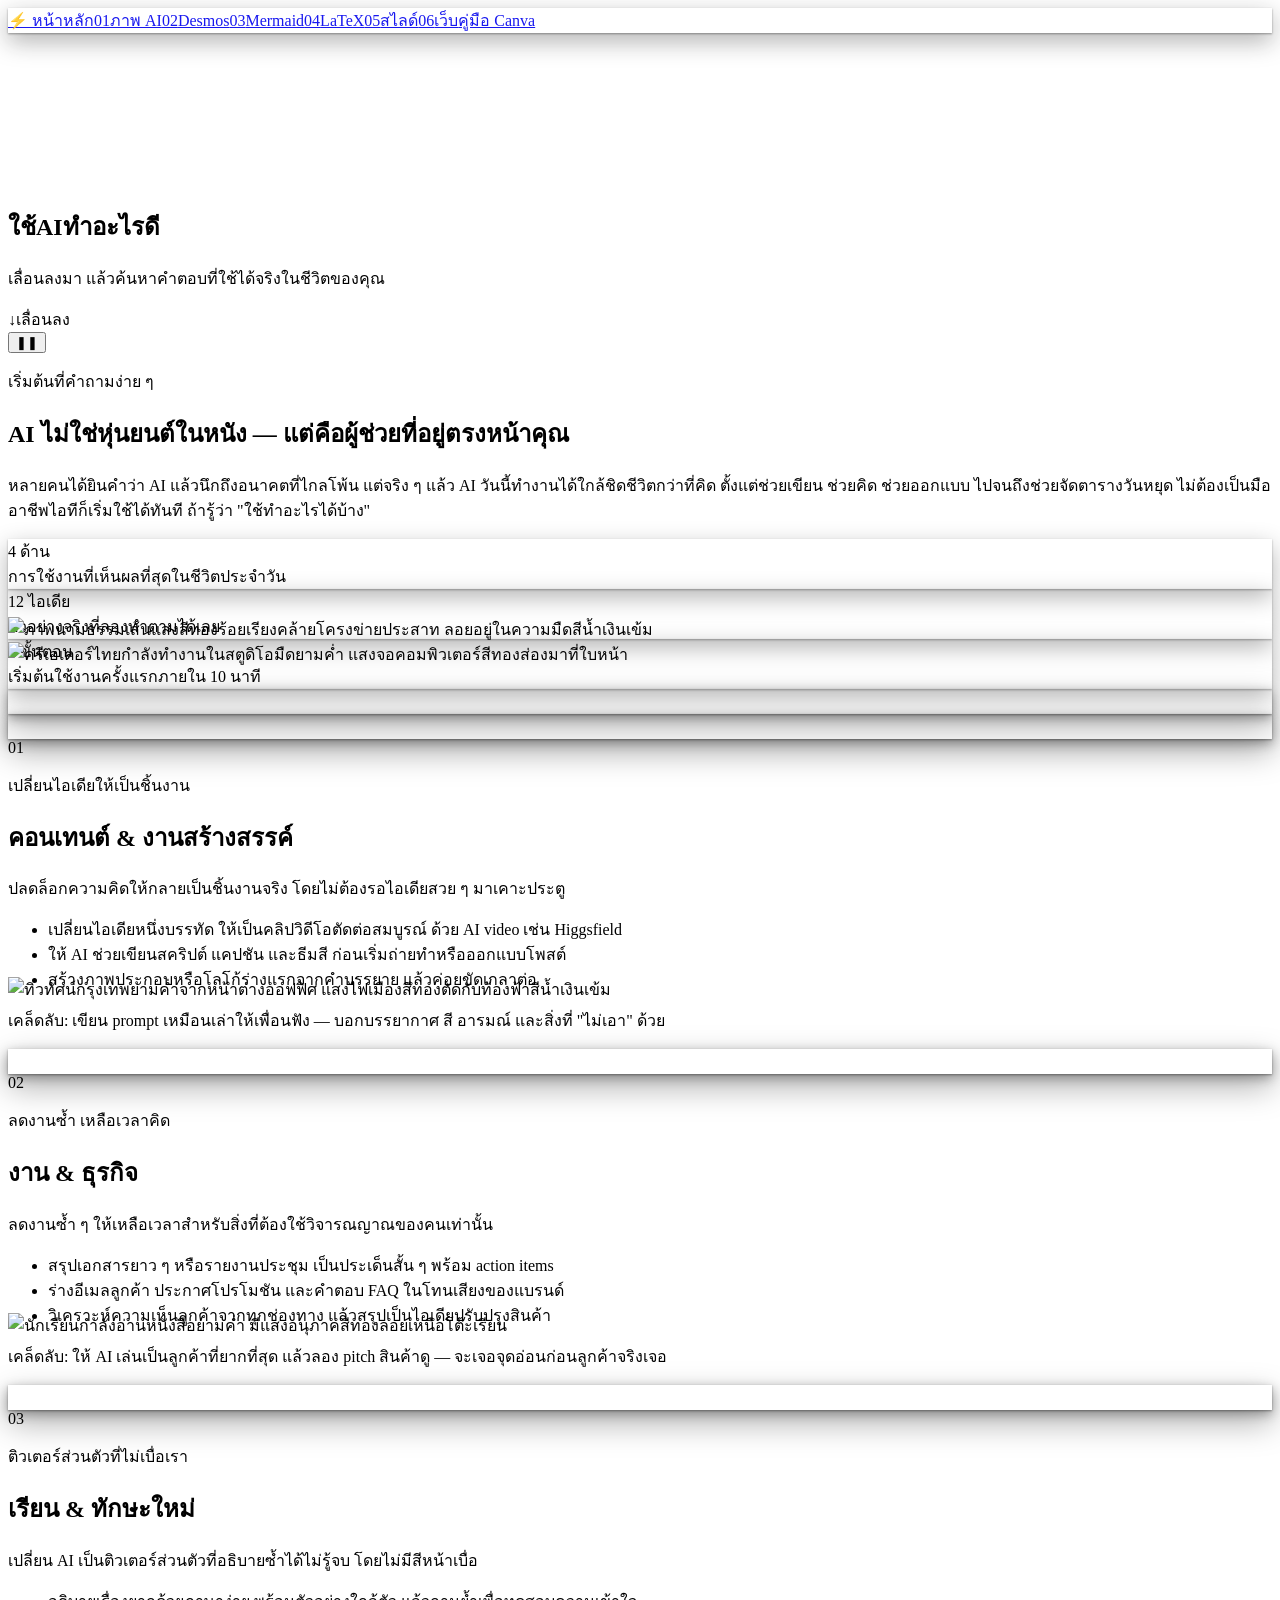
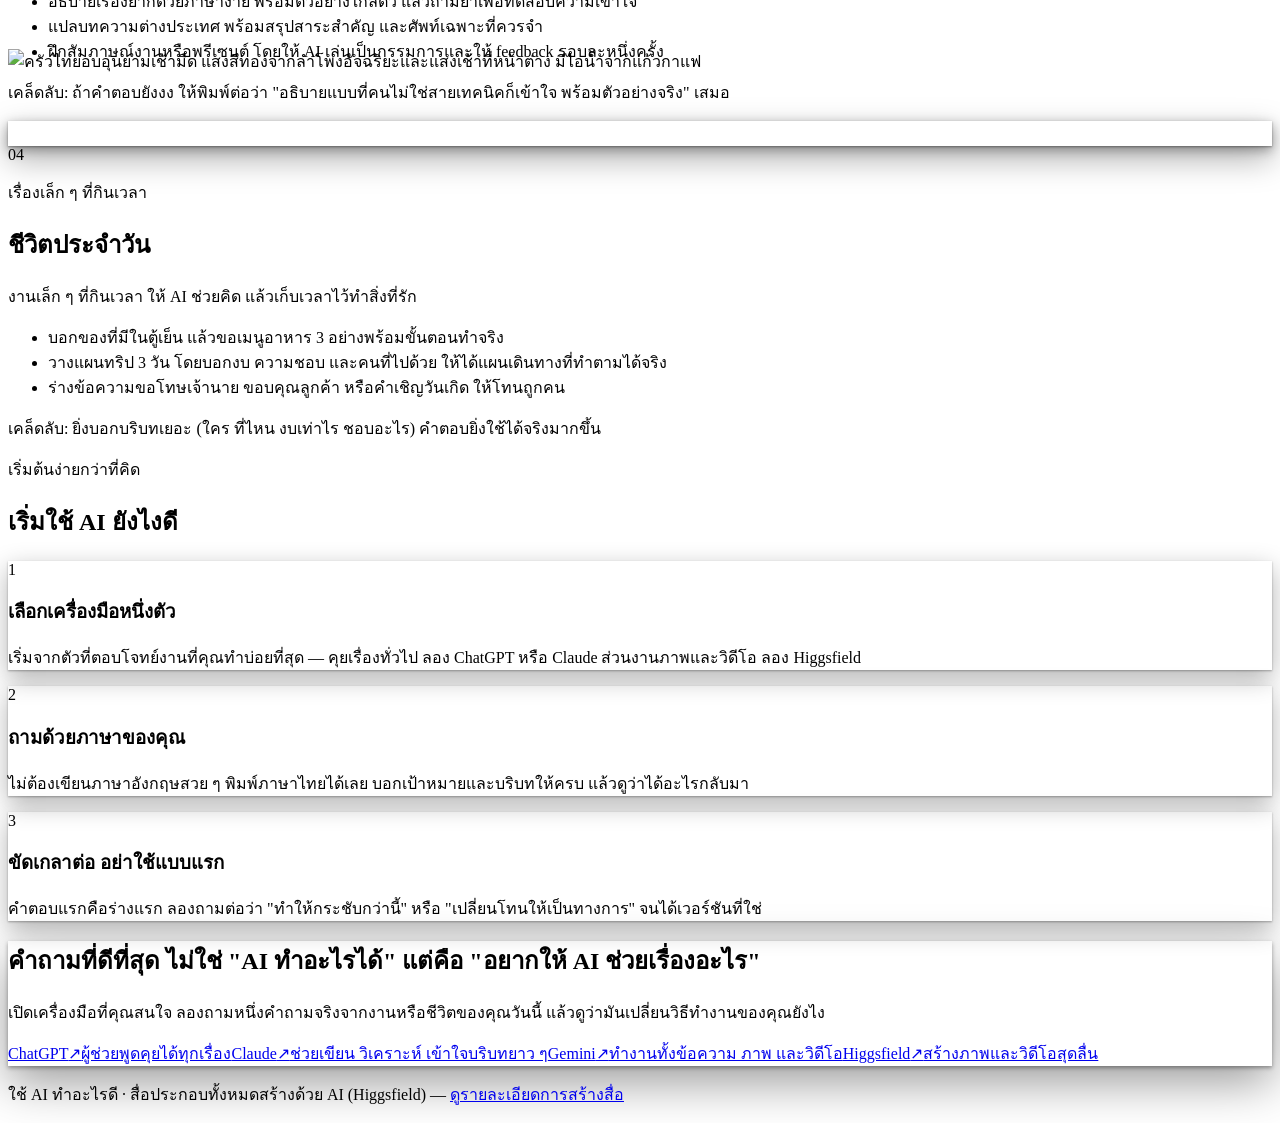
==== commit 6b2a6814: "Home = ai-arai-dee page + top menu; 6 lessons each on own page (same design system)" ====
--- a/index.html
+++ b/index.html
@@ -1 +1 @@
-<!DOCTYPE html><html lang="th"> <head><meta charset="UTF-8"><meta name="viewport" content="width=device-width, initial-scale=1.0"><meta name="generator" content="Astro v5.18.2"><meta name="description" content="พลังของ Prompt — การบ้าน 6 แง่ ฝึกเขียนพรอมป์จาก Zero-shot สู่ Few-shot ด้วยเครื่องมือจริง: ภาพ AI, Desmos, Mermaid, LaTeX, NotebookLM และเว็บไซต์ GitHub"><meta property="og:title" content="พลังของ Prompt"><meta property="og:description" content="การบ้าน 6 แง่ — จาก Zero-shot สู่ Few-shot พร้อมผลงานจริงทุกแง่"><meta property="og:type" content="website"><meta property="og:url" content="https://fiezdev.github.io/genai-prompt-lab/"><meta property="og:image" content="https://fiezdev.github.io/genai-prompt-lab/og.jpg"><meta name="twitter:card" content="summary_large_image"><link rel="canonical" href="https://fiezdev.github.io/genai-prompt-lab/"><link rel="icon" type="image/svg+xml" href="/genai-prompt-lab/favicon.svg"><title>พลังของ Prompt — การบ้าน 6 แง่</title><link rel="stylesheet" href="/genai-prompt-lab/_astro/index.CVHcyxY6.css"></head> <body class="grain"> <style>astro-island,astro-slot,astro-static-slot{display:contents}</style><script>(()=>{var e=async t=>{await(await t())()};(self.Astro||(self.Astro={})).load=e;window.dispatchEvent(new Event("astro:load"));})();</script><script>(()=>{var A=Object.defineProperty;var g=(i,o,a)=>o in i?A(i,o,{enumerable:!0,configurable:!0,writable:!0,value:a}):i[o]=a;var d=(i,o,a)=>g(i,typeof o!="symbol"?o+"":o,a);{let i={0:t=>m(t),1:t=>a(t),2:t=>new RegExp(t),3:t=>new Date(t),4:t=>new Map(a(t)),5:t=>new Set(a(t)),6:t=>BigInt(t),7:t=>new URL(t),8:t=>new Uint8Array(t),9:t=>new Uint16Array(t),10:t=>new Uint32Array(t),11:t=>1/0*t},o=t=>{let[l,e]=t;return l in i?i[l](e):void 0},a=t=>t.map(o),m=t=>typeof t!="object"||t===null?t:Object.fromEntries(Object.entries(t).map(([l,e])=>[l,o(e)]));class y extends HTMLElement{constructor(){super(...arguments);d(this,"Component");d(this,"hydrator");d(this,"hydrate",async()=>{var b;if(!this.hydrator||!this.isConnected)return;let e=(b=this.parentElement)==null?void 0:b.closest("astro-island[ssr]");if(e){e.addEventListener("astro:hydrate",this.hydrate,{once:!0});return}let c=this.querySelectorAll("astro-slot"),n={},h=this.querySelectorAll("template[data-astro-template]");for(let r of h){let s=r.closest(this.tagName);s!=null&&s.isSameNode(this)&&(n[r.getAttribute("data-astro-template")||"default"]=r.innerHTML,r.remove())}for(let r of c){let s=r.closest(this.tagName);s!=null&&s.isSameNode(this)&&(n[r.getAttribute("name")||"default"]=r.innerHTML)}let p;try{p=this.hasAttribute("props")?m(JSON.parse(this.getAttribute("props"))):{}}catch(r){let s=this.getAttribute("component-url")||"<unknown>",v=this.getAttribute("component-export");throw v&&(s+=` (export ${v})`),console.error(`[hydrate] Error parsing props for component ${s}`,this.getAttribute("props"),r),r}let u;await this.hydrator(this)(this.Component,p,n,{client:this.getAttribute("client")}),this.removeAttribute("ssr"),this.dispatchEvent(new CustomEvent("astro:hydrate"))});d(this,"unmount",()=>{this.isConnected||this.dispatchEvent(new CustomEvent("astro:unmount"))})}disconnectedCallback(){document.removeEventListener("astro:after-swap",this.unmount),document.addEventListener("astro:after-swap",this.unmount,{once:!0})}connectedCallback(){if(!this.hasAttribute("await-children")||document.readyState==="interactive"||document.readyState==="complete")this.childrenConnectedCallback();else{let e=()=>{document.removeEventListener("DOMContentLoaded",e),c.disconnect(),this.childrenConnectedCallback()},c=new MutationObserver(()=>{var n;((n=this.lastChild)==null?void 0:n.nodeType)===Node.COMMENT_NODE&&this.lastChild.nodeValue==="astro:end"&&(this.lastChild.remove(),e())});c.observe(this,{childList:!0}),document.addEventListener("DOMContentLoaded",e)}}async childrenConnectedCallback(){let e=this.getAttribute("before-hydration-url");e&&await import(e),this.start()}async start(){let e=JSON.parse(this.getAttribute("opts")),c=this.getAttribute("client");if(Astro[c]===void 0){window.addEventListener(`astro:${c}`,()=>this.start(),{once:!0});return}try{await Astro[c](async()=>{let n=this.getAttribute("renderer-url"),[h,{default:p}]=await Promise.all([import(this.getAttribute("component-url")),n?import(n):()=>()=>{}]),u=this.getAttribute("component-export")||"default";if(!u.includes("."))this.Component=h[u];else{this.Component=h;for(let f of u.split("."))this.Component=this.Component[f]}return this.hydrator=p,this.hydrate},e,this)}catch(n){console.error(`[astro-island] Error hydrating ${this.getAttribute("component-url")}`,n)}}attributeChangedCallback(){this.hydrate()}}d(y,"observedAttributes",["props"]),customElements.get("astro-island")||customElements.define("astro-island",y)}})();</script><astro-island uid="B9Qzs" prefix="r1" component-url="/genai-prompt-lab/_astro/Experience.DXdcYkWC.js" component-export="default" renderer-url="/genai-prompt-lab/_astro/client.BlZe1zq3.js" props="{}" ssr client="load" opts="{&quot;name&quot;:&quot;Experience&quot;,&quot;value&quot;:true}" await-children><main class="relative"><div aria-hidden="true" class="fixed inset-x-0 top-0 z-[60] h-[3px] origin-left bg-[hsl(var(--accent))]" style="transform:scaleX(0)"></div><nav aria-label="เมนูแง่การบ้าน" class="fixed inset-x-0 top-3 z-[55] flex justify-center px-3" style="opacity:0.88"><div class="flex max-w-full items-center gap-0.5 overflow-x-auto rounded-full border border-[hsl(var(--border))] bg-[hsl(var(--background)/0.78)] px-1.5 py-1 backdrop-blur-md" style="box-shadow:0 1px 2px rgba(0,0,0,.4), 0 8px 24px rgba(0,0,0,.35)"><a href="#home" class="whitespace-nowrap rounded-full px-3 py-1.5 text-[13px] font-medium text-[hsl(var(--foreground)/0.8)] transition-colors hover:bg-[hsl(var(--surface-2))] hover:text-[hsl(var(--foreground))] text-[hsl(var(--accent))]">⚡ <!-- -->เริ่มต้น</a><a href="#ch-image" class="whitespace-nowrap rounded-full px-3 py-1.5 text-[13px] font-medium text-[hsl(var(--foreground)/0.8)] transition-colors hover:bg-[hsl(var(--surface-2))] hover:text-[hsl(var(--foreground))]"><span aria-hidden="true" class="mr-1 text-[hsl(var(--accent)/0.85)]">01</span>ภาพ AI</a><a href="#ch-desmos" class="whitespace-nowrap rounded-full px-3 py-1.5 text-[13px] font-medium text-[hsl(var(--foreground)/0.8)] transition-colors hover:bg-[hsl(var(--surface-2))] hover:text-[hsl(var(--foreground))]"><span aria-hidden="true" class="mr-1 text-[hsl(var(--accent)/0.85)]">02</span>Desmos</a><a href="#ch-mermaid" class="whitespace-nowrap rounded-full px-3 py-1.5 text-[13px] font-medium text-[hsl(var(--foreground)/0.8)] transition-colors hover:bg-[hsl(var(--surface-2))] hover:text-[hsl(var(--foreground))]"><span aria-hidden="true" class="mr-1 text-[hsl(var(--accent)/0.85)]">03</span>Mermaid</a><a href="#ch-latex" class="whitespace-nowrap rounded-full px-3 py-1.5 text-[13px] font-medium text-[hsl(var(--foreground)/0.8)] transition-colors hover:bg-[hsl(var(--surface-2))] hover:text-[hsl(var(--foreground))]"><span aria-hidden="true" class="mr-1 text-[hsl(var(--accent)/0.85)]">04</span>LaTeX</a><a href="#ch-slides" class="whitespace-nowrap rounded-full px-3 py-1.5 text-[13px] font-medium text-[hsl(var(--foreground)/0.8)] transition-colors hover:bg-[hsl(var(--surface-2))] hover:text-[hsl(var(--foreground))]"><span aria-hidden="true" class="mr-1 text-[hsl(var(--accent)/0.85)]">05</span>สไลด์</a><a href="#ch-web" class="whitespace-nowrap rounded-full px-3 py-1.5 text-[13px] font-medium text-[hsl(var(--foreground)/0.8)] transition-colors hover:bg-[hsl(var(--surface-2))] hover:text-[hsl(var(--foreground))]"><span aria-hidden="true" class="mr-1 text-[hsl(var(--accent)/0.85)]">06</span>เว็บ</a><a href="canva-mcp-guide.html" class="whitespace-nowrap rounded-full px-3 py-1.5 text-[13px] font-medium text-[hsl(var(--foreground)/0.8)] transition-colors hover:bg-[hsl(var(--surface-2))] hover:text-[hsl(var(--foreground))]">คู่มือ Canva</a></div></nav><section id="home" data-section="hero" class="relative flex min-h-[100dvh] items-end overflow-hidden pb-24 pt-20 md:items-center md:pb-0"><div class="absolute inset-0" style="will-change:transform;transform:none"><video class="h-full w-full object-cover" src="/genai-prompt-lab/_astro/hero-540.1V5RjltB.mp4" poster="/genai-prompt-lab/_astro/hero-poster.8o_XraNO.jpg" muted="" loop="" playsInline="" autoPlay="" preload="metadata" aria-hidden="true"></video><div class="absolute inset-0" style="background:linear-gradient(180deg, hsl(var(--background) / .75), hsl(var(--background) / .65) 50%, hsl(var(--background) / .92))"></div></div><div class="relative mx-auto w-full max-w-6xl px-6"><h1 class="flex flex-wrap items-baseline gap-x-5 text-6xl font-bold tracking-tight md:text-8xl"><span style="text-shadow:0 4px 40px hsl(var(--background) / .8);opacity:1;transform:none">พลังของ</span><span style="text-shadow:0 4px 40px hsl(var(--background) / .8);opacity:1;transform:none"><span class="text-[hsl(var(--accent))]">Prompt</span></span></h1><div class="mt-6 max-w-xl text-lg text-[hsl(var(--foreground) / 0.85)] md:text-xl" style="opacity:1;transform:none"><p>การบ้าน 6 แง่ — ทดลองเขียนพรอมป์สองรอบในเครื่องมือจริงทั้งหมด แล้วเทียบผลลัพธ์ว่ารายละเอียดที่เพิ่มเข้าไปเปลี่ยนอะไรบ้าง</p></div><div class="mt-12" style="opacity:1;transform:none"><div aria-hidden="true" class="inline-flex items-center gap-3 rounded-full border border-[hsl(var(--accent) / 0.5)] bg-[hsl(var(--background) / .5)] px-6 py-3 text-sm font-medium text-[hsl(var(--foreground) / 0.9)] backdrop-blur-sm transition-opacity duration-500" style="opacity:1"><span class="text-[hsl(var(--accent))]">↓</span>เลื่อนลง</div></div></div><button type="button" aria-label="หยุดวิดีโอพื้นหลังชั่วคราว" class="absolute bottom-5 right-5 z-10 flex h-11 w-11 items-center justify-center rounded-full border border-[hsl(var(--border))] bg-[hsl(var(--background) / .6)] text-sm text-[hsl(var(--foreground) / .85)] backdrop-blur-sm transition-transform duration-150 hover:scale-105">❚❚</button></section><section data-section="intro" aria-labelledby="intro-h" class="mx-auto max-w-6xl px-6 py-24 md:py-36"><div class="mx-auto max-w-3xl"><div style="opacity:1;transform:none"><p class="kicker">การบ้านวิชา GenAI 1 · สัปดาห์ที่ 4 พลังของ Prompt</p><h2 id="intro-h" class="mt-4 text-3xl md:text-4xl">พรอมป์เดิม + รายละเอียดที่ถูกถามออกมา = ผลลัพธ์ที่ใช้ได้จริง</h2><p class="mt-6 text-lg leading-relaxed text-[hsl(var(--muted-foreground))]">ทุกแง่เริ่มจากพรอมป์แรกแบบ zero-shot ที่สั้นที่สุด ดูผลลัพธ์จริง จดจุดอ่อนไว้ แล้วถาม-ตอบกับ AI เพื่อดึงรายละเอียดที่ควรระบุ ออกมาทีละข้อ จนได้พรอมป์ใหม่แบบ few-shot พร้อมบันทึกผลงานทั้งสองรอบไว้เทียบกันตรง ๆ ทั้งหมดทำบนเครื่องมือจริง ไม่มีตัวอย่างสมมติ</p></div><div class="mt-12 grid gap-6 sm:grid-cols-3"><div style="opacity:1;transform:none"><div class="rounded-2xl bg-[hsl(var(--surface))] p-6" style="box-shadow:0 1px 2px rgba(0,0,0,.3), 0 8px 24px rgba(0,0,0,.3)"><div class="text-3xl font-semibold text-[hsl(var(--accent))]">6 แง่</div><div class="mt-2 text-sm leading-relaxed text-[hsl(var(--muted-foreground))]">ภาพ AI · Desmos · Mermaid · LaTeX · NotebookLM · เว็บไซต์ GitHub</div></div></div><div style="opacity:1;transform:none"><div class="rounded-2xl bg-[hsl(var(--surface))] p-6" style="box-shadow:0 1px 2px rgba(0,0,0,.3), 0 8px 24px rgba(0,0,0,.3)"><div class="text-3xl font-semibold text-[hsl(var(--accent))]">12 พรอมป์</div><div class="mt-2 text-sm leading-relaxed text-[hsl(var(--muted-foreground))]">สองรอบต่อแง่ เทียบผลก่อน-หลังแบบเห็นภาพ</div></div></div><div style="opacity:1;transform:none"><div class="rounded-2xl bg-[hsl(var(--surface))] p-6" style="box-shadow:0 1px 2px rgba(0,0,0,.3), 0 8px 24px rgba(0,0,0,.3)"><div class="text-3xl font-semibold text-[hsl(var(--accent))]">30 สไลด์</div><div class="mt-2 text-sm leading-relaxed text-[hsl(var(--muted-foreground))]">ชุดส่งงานพร้อมเว็บไซต์ที่รวมผลงานทุกแง่ไว้ที่เดียว</div></div></div></div></div><div><div class="relative my-8 aspect-[16/10] w-full overflow-hidden rounded-2xl bg-[hsl(var(--surface-2))] md:aspect-[21/9]" style="box-shadow:0 1px 2px rgba(0,0,0,.35), 0 4px 12px rgba(0,0,0,.35), 0 12px 32px rgba(0,0,0,.35)"><div data-parallax-plate="true" class="absolute inset-x-0 -top-[6vh] h-[calc(100%+12vh)] md:-top-[12vh] md:h-[calc(100%+24vh)]" style="will-change:transform;transform:translateY(-8vh)"><img src="/genai-prompt-lab/_astro/intro.CVuFLHpY.webp" srcSet="/genai-prompt-lab/_astro/intro-960.xpHvSFRo.webp 960w, /genai-prompt-lab/_astro/intro.CVuFLHpY.webp 2048w" sizes="(max-width: 768px) 100vw, 60vw" alt="ภาพนามธรรมเส้นแสงสีทองร้อยเรียงคล้ายโครงข่ายประสาท ลอยอยู่ในความมืดสีน้ำเงินเข้ม" loading="lazy" decoding="async" class="h-full w-full object-cover" style="filter:saturate(0.88) contrast(1.05)"/></div><div class="pointer-events-none absolute inset-0" style="background:linear-gradient(180deg, hsl(var(--background) / .25), transparent 40%, hsl(var(--background) / .45))"></div></div></div></section><section id="ch-image" data-section="chapter-image" aria-labelledby="ch-image-h" class="mx-auto max-w-6xl scroll-mt-20 px-6 py-16 md:py-28"><div class="grid items-center gap-8 md:grid-cols-5 "><div class="md:col-span-3 md:[direction:ltr]"><div><div class="relative my-8 aspect-[16/10] w-full overflow-hidden rounded-2xl bg-[hsl(var(--surface-2))] md:aspect-[21/9]" style="box-shadow:0 1px 2px rgba(0,0,0,.35), 0 4px 12px rgba(0,0,0,.35), 0 12px 32px rgba(0,0,0,.35)"><div data-parallax-plate="true" class="absolute inset-x-0 -top-[6vh] h-[calc(100%+12vh)] md:-top-[12vh] md:h-[calc(100%+24vh)]" style="will-change:transform;transform:translateY(-8vh)"><img src="/genai-prompt-lab/_astro/fewshot-web.Cu3aVoR3.png" sizes="(max-width: 768px) 100vw, 60vw" alt="นักเรียนไทยคนเดียวกำลังอ่านหนังสือยามค่ำคืน มีแผงโฮโลแกรม AI สีทองลอยเหนือแล็ปท็อป แสงโคมไฟอุ่นด้านซ้าย" loading="lazy" decoding="async" class="h-full w-full object-cover" style="filter:saturate(0.88) contrast(1.05)"/></div><div class="pointer-events-none absolute inset-0" style="background:linear-gradient(180deg, hsl(var(--background) / .25), transparent 40%, hsl(var(--background) / .45))"></div></div></div></div><div class="relative md:col-span-2 md:[direction:ltr]"><span aria-hidden="true" class="pointer-events-none absolute -top-14 right-0 select-none text-[6.5rem] font-bold leading-none text-[hsl(var(--foreground) / 0.08)] md:-top-16 md:text-[9rem]">01</span><div style="opacity:1;transform:none"><p class="kicker">แง่ที่ 1 · Higgsfield</p><h2 id="ch-image-h" class="mt-3 text-3xl md:text-4xl">การสร้างรูปด้วย AI</h2><p class="mt-4 text-[hsl(var(--muted-foreground))]">โจทย์: ภาพประกอบเรื่อง &quot;นักเรียนกับ AI ผู้ช่วยเรียนรู้ตอนกลางคืน&quot; — พรอมป์แรกสั้นเกินไป ทำให้โมเดลต้องเดาทุกอย่างเอง</p></div><ul class="mt-6 space-y-3"><div style="opacity:1;transform:none"><li class="flex gap-3 leading-relaxed"><span aria-hidden="true" class="mt-2 inline-block h-1.5 w-1.5 shrink-0 rounded-full bg-[hsl(var(--accent))]"></span><span><span class="font-medium">ภาพออกมาเป็นห้องเรียนทั่วไป อยากได้กลางคืน คนเดียว บรรยากาศเงียบ ๆ ต้องระบุอะไร?</span> <span class="text-[hsl(var(--muted-foreground))]">→ <!-- -->เวลา/แสง (กลางคืน โคมไฟอุ่น) จำนวนคน (1 คน) และอารมณ์ภาพ (เงียบ โฟกัส)</span></span></li></div><div style="opacity:1;transform:none"><li class="flex gap-3 leading-relaxed"><span aria-hidden="true" class="mt-2 inline-block h-1.5 w-1.5 shrink-0 rounded-full bg-[hsl(var(--accent))]"></span><span><span class="font-medium">อยากให้เห็นชัดว่า AI ช่วยเรียน และกันภาพเสียยังไง?</span> <span class="text-[hsl(var(--muted-foreground))]">→ <!-- -->เพิ่มองค์ประกอบโฮโลแกรมเหนือแล็ปท็อป เขียนเป็นภาษาอังกฤษที่มีคำศัพท์ภาพแม่นกว่า และปิดท้ายด้วย no text, no watermark</span></span></li></div></ul></div></div><div class="mt-4 grid gap-5 md:grid-cols-2"><div style="opacity:1;transform:none"><div class="h-full rounded-2xl border p-5 border-[hsl(var(--border))] bg-[hsl(var(--surface))]" style="box-shadow:0 1px 2px rgba(0,0,0,.3), 0 8px 24px rgba(0,0,0,.3)"><div class="text-xs font-semibold text-[hsl(var(--muted-foreground))]">พรอมป์แรก · zero-shot</div><p class="mt-2 text-sm leading-relaxed text-[hsl(var(--foreground)/0.92)]">นักเรียนกำลังเรียนหนังสือด้วย AI</p></div></div><div style="opacity:1;transform:none"><div class="h-full rounded-2xl border p-5 border-[hsl(var(--accent)/0.45)] bg-[hsl(var(--surface))]" style="box-shadow:0 1px 2px rgba(0,0,0,.3), 0 8px 24px rgba(0,0,0,.3)"><div class="text-xs font-semibold text-[hsl(var(--accent))]">พรอมป์ใหม่ · few-shot (จากการถาม-ตอบ)</div><p class="mt-2 text-sm leading-relaxed text-[hsl(var(--foreground)/0.92)]">Cinematic photorealistic scene of a Thai high school student studying at a wooden desk in a dark bedroom at night, warm amber desk lamp glow on the left, translucent glowing holographic AI interface above the laptop, deep indigo shadows, film grain, 16:9 with negative space on the right, no text, no watermark</p></div></div></div><div class="mt-6 grid gap-5 "><div style="opacity:1;transform:none"><figure class="overflow-hidden rounded-2xl border border-[hsl(var(--border))] bg-[hsl(var(--surface))]" style="box-shadow:0 1px 2px rgba(0,0,0,.3), 0 8px 24px rgba(0,0,0,.3)"><img src="/genai-prompt-lab/_astro/zeroshot-web.DHXhyH17.png" alt="ผลแรก (zero-shot): ห้องเรียนอนาคตแบบทั่วไป ตัวอักษรบนจอเพี้ยน ไม่ตรงบรรยากาศที่ต้องการ" loading="lazy" decoding="async" class="max-h-72 w-full object-cover object-top"/><figcaption class="p-4 text-sm leading-relaxed text-[hsl(var(--muted-foreground))]">ผลแรก (zero-shot): ห้องเรียนอนาคตแบบทั่วไป ตัวอักษรบนจอเพี้ยน ไม่ตรงบรรยากาศที่ต้องการ</figcaption></figure></div></div><div style="opacity:1;transform:none"><p class="mt-6 rounded-xl border border-[hsl(var(--border))] p-4 text-sm leading-relaxed text-[hsl(var(--foreground) / 0.85)]"><span class="font-medium text-[hsl(var(--accent))]">สะท้อนที่ได้<!-- -->:</span> <!-- -->พรอมป์สั้นให้ความหมายแต่ไม่ให้ภาพ — โครงสร้าง subject → scene → lighting → composition → constraints คือสิ่งที่ทำให้คุมผลลัพธ์ได้เกือบทั้งหมด และควรทดสอบด้วยความละเอียดต่ำก่อนจ่ายเครดิตใบ้ ๆ</p></div></section><section id="ch-desmos" data-section="chapter-desmos" aria-labelledby="ch-desmos-h" class="mx-auto max-w-6xl scroll-mt-20 px-6 py-16 md:py-28"><div class="grid items-center gap-8 md:grid-cols-5 md:[direction:rtl]"><div class="md:col-span-3 md:[direction:ltr]"><div><div class="relative my-8 aspect-[16/10] w-full overflow-hidden rounded-2xl bg-[hsl(var(--surface-2))] md:aspect-[21/9]" style="box-shadow:0 1px 2px rgba(0,0,0,.35), 0 4px 12px rgba(0,0,0,.35), 0 12px 32px rgba(0,0,0,.35)"><div data-parallax-plate="true" class="absolute inset-x-0 -top-[6vh] h-[calc(100%+12vh)] md:-top-[12vh] md:h-[calc(100%+24vh)]" style="will-change:transform;transform:translateY(-8vh)"><img src="/genai-prompt-lab/_astro/desmos-v2.BrghNrwN.png" sizes="(max-width: 768px) 100vw, 60vw" alt="หน้าจอ Desmos ภาษาไทยแสดงนิพจน์ A=100, S=7, R(t)=A·e^(−t/S) และเส้น y=50 พร้อมกราฟเส้นโค้งการลืมและ slider สองตัว" loading="lazy" decoding="async" class="h-full w-full object-cover" style="filter:saturate(0.88) contrast(1.05)"/></div><div class="pointer-events-none absolute inset-0" style="background:linear-gradient(180deg, hsl(var(--background) / .25), transparent 40%, hsl(var(--background) / .45))"></div></div></div></div><div class="relative md:col-span-2 md:[direction:ltr]"><span aria-hidden="true" class="pointer-events-none absolute -top-14 right-0 select-none text-[6.5rem] font-bold leading-none text-[hsl(var(--foreground) / 0.08)] md:-top-16 md:text-[9rem]">02</span><div style="opacity:1;transform:none"><p class="kicker">แง่ที่ 2 · Desmos</p><h2 id="ch-desmos-h" class="mt-3 text-3xl md:text-4xl">กราฟอธิบายความสัมพันธ์ทางคณิตศาสตร์</h2><p class="mt-4 text-[hsl(var(--muted-foreground))]">โจทย์: สื่อสาร &quot;เส้นโค้งการลืม&quot; ของนักเรียนตามทฤษฎี Ebbinghaus ให้เป็นกราฟที่เลื่อนดูค่าได้จริง</p></div><ul class="mt-6 space-y-3"><div style="opacity:1;transform:none"><li class="flex gap-3 leading-relaxed"><span aria-hidden="true" class="mt-2 inline-block h-1.5 w-1.5 shrink-0 rounded-full bg-[hsl(var(--accent))]"></span><span><span class="font-medium">อยากสื่อการลืมบทเรียนตามทฤษฎี Ebbinghaus ต้องใช้สมการอะไร?</span> <span class="text-[hsl(var(--muted-foreground))]">→ <!-- -->R(t) = A·e^(−t/S) โดย A คือความจำตอนเรียนจบ และ S คือความแข็งแรงของความจำเป็นวัน — ทบทวนมาก S ใหญ่ กราฟลดช้า</span></span></li></div><div style="opacity:1;transform:none"><li class="flex gap-3 leading-relaxed"><span aria-hidden="true" class="mt-2 inline-block h-1.5 w-1.5 shrink-0 rounded-full bg-[hsl(var(--accent))]"></span><span><span class="font-medium">อยากให้เพื่อนเลื่อนค่าดูเองได้ และชี้จุดวิกฤตยังไง?</span> <span class="text-[hsl(var(--muted-foreground))]">→ <!-- -->พิมพ์ A=100 และ S=7 ก่อนเพื่อให้ Desmos สร้าง slider อัตโนมัติ แล้วเพิ่มเส้น y=50 — จุดตัดคือจำนวนวันก่อนความจำหลุดครึ่งหนึ่ง</span></span></li></div></ul></div></div><div class="mt-4 grid gap-5 md:grid-cols-2"><div style="opacity:1;transform:none"><div class="h-full rounded-2xl border p-5 border-[hsl(var(--border))] bg-[hsl(var(--surface))]" style="box-shadow:0 1px 2px rgba(0,0,0,.3), 0 8px 24px rgba(0,0,0,.3)"><div class="text-xs font-semibold text-[hsl(var(--muted-foreground))]">พรอมป์แรก · zero-shot</div><p class="mt-2 text-sm leading-relaxed text-[hsl(var(--foreground)/0.92)]">สร้างกราฟ y = sin x</p></div></div><div style="opacity:1;transform:none"><div class="h-full rounded-2xl border p-5 border-[hsl(var(--accent)/0.45)] bg-[hsl(var(--surface))]" style="box-shadow:0 1px 2px rgba(0,0,0,.3), 0 8px 24px rgba(0,0,0,.3)"><div class="text-xs font-semibold text-[hsl(var(--accent))]">พรอมป์ใหม่ · few-shot (จากการถาม-ตอบ)</div><p class="mt-2 text-sm leading-relaxed text-[hsl(var(--foreground)/0.92)]">สร้างกราฟเส้นโค้งการลืม R(t) = A·e^(−t/S) กำหนด slider A=100 (ความจำเริ่มต้น %) และ slider S=7 (ความแข็งแรงของความจำ วัน) เพิ่มเส้น y=50 เป็นเส้นวิกฤตการลืม ให้นักเรียนเลื่อน S ดูว่าการทบทวนทำให้กราฟลดช้าลงเพียงใด</p></div></div></div><div class="mt-6 grid gap-5 "><div style="opacity:1;transform:none"><figure class="overflow-hidden rounded-2xl border border-[hsl(var(--border))] bg-[hsl(var(--surface))]" style="box-shadow:0 1px 2px rgba(0,0,0,.3), 0 8px 24px rgba(0,0,0,.3)"><img src="/genai-prompt-lab/_astro/desmos-v1.CJwQ691v.png" alt="ผลแรก (zero-shot): นิพจน์เดียว เส้นเดียว — ถูกต้องแต่ไม่ได้สื่อสารอะไรเลย" loading="lazy" decoding="async" class="max-h-72 w-full object-cover object-top"/><figcaption class="p-4 text-sm leading-relaxed text-[hsl(var(--muted-foreground))]">ผลแรก (zero-shot): นิพจน์เดียว เส้นเดียว — ถูกต้องแต่ไม่ได้สื่อสารอะไรเลย</figcaption></figure></div></div><div style="opacity:1;transform:none"><p class="mt-6 rounded-xl border border-[hsl(var(--border))] p-4 text-sm leading-relaxed text-[hsl(var(--foreground) / 0.85)]"><span class="font-medium text-[hsl(var(--accent))]">สะท้อนที่ได้<!-- -->:</span> <!-- -->ความต่างไม่ได้อยู่ที่กราฟสวยขึ้น แต่อยู่ที่เป้าหมายของกราฟ — พอทำ A และ S เป็น slider กราฟนิ่งก็กลายเป็นเครื่องมือสำรวจที่ผู้เรียนได้ &quot;เล่น&quot; กับคณิตศาสตร์จริง</p></div></section><section id="ch-mermaid" data-section="chapter-mermaid" aria-labelledby="ch-mermaid-h" class="mx-auto max-w-6xl scroll-mt-20 px-6 py-16 md:py-28"><div class="grid items-center gap-8 md:grid-cols-5 "><div class="md:col-span-3 md:[direction:ltr]"><div><div class="relative my-8 aspect-[16/10] w-full overflow-hidden rounded-2xl bg-[hsl(var(--surface-2))] md:aspect-[21/9]" style="box-shadow:0 1px 2px rgba(0,0,0,.35), 0 4px 12px rgba(0,0,0,.35), 0 12px 32px rgba(0,0,0,.35)"><div data-parallax-plate="true" class="absolute inset-x-0 -top-[6vh] h-[calc(100%+12vh)] md:-top-[12vh] md:h-[calc(100%+24vh)]" style="will-change:transform;transform:translateY(-8vh)"><img src="/genai-prompt-lab/_astro/chapter-work.Cnb9V_ZF.webp" sizes="(max-width: 768px) 100vw, 60vw" alt="ทิวทัศน์กรุงเทพยามค่ำจากหน้าต่างออฟฟิศ แสงไฟเมืองสีทองตัดกับท้องฟ้าสีน้ำเงินเข้ม" loading="lazy" decoding="async" class="h-full w-full object-cover" style="filter:saturate(0.88) contrast(1.05)"/></div><div class="pointer-events-none absolute inset-0" style="background:linear-gradient(180deg, hsl(var(--background) / .25), transparent 40%, hsl(var(--background) / .45))"></div></div></div></div><div class="relative md:col-span-2 md:[direction:ltr]"><span aria-hidden="true" class="pointer-events-none absolute -top-14 right-0 select-none text-[6.5rem] font-bold leading-none text-[hsl(var(--foreground) / 0.08)] md:-top-16 md:text-[9rem]">03</span><div style="opacity:1;transform:none"><p class="kicker">แง่ที่ 3 · Mermaid</p><h2 id="ch-mermaid-h" class="mt-3 text-3xl md:text-4xl">การสร้าง Diagrams จากโค้ด</h2><p class="mt-4 text-[hsl(var(--muted-foreground))]">โจทย์: ไดอะแกรมสรุป &quot;วงจรพัฒนาพรอมป์&quot; ที่เป็นแกนของการบ้านทั้งชิ้น — พรอมป์แรกได้กล่องสี่ใบที่ใครก็เขียนได้</p></div><ul class="mt-6 space-y-3"><div style="opacity:1;transform:none"><li class="flex gap-3 leading-relaxed"><span aria-hidden="true" class="mt-2 inline-block h-1.5 w-1.5 shrink-0 rounded-full bg-[hsl(var(--accent))]"></span><span><span class="font-medium">อยากให้เห็นชัดว่ามี 2 รอบ ต้องใช้ syntax อะไร?</span> <span class="text-[hsl(var(--muted-foreground))]">→ <!-- -->ใช้ subgraph ครอบแต่ละรอบพร้อมตั้งชื่อกลุ่ม เช่น &quot;รอบที่ 1 · Zero-shot&quot;</span></span></li></div><div style="opacity:1;transform:none"><li class="flex gap-3 leading-relaxed"><span aria-hidden="true" class="mt-2 inline-block h-1.5 w-1.5 shrink-0 rounded-full bg-[hsl(var(--accent))]"></span><span><span class="font-medium">แยกสีตามช่วงได้ไหม และอะไรเชื่อมสองรอบ?</span> <span class="text-[hsl(var(--muted-foreground))]">→ <!-- -->ใช้ classDef สี 3 ชุด (น้ำเงิน=รอบแรก ทอง=รอบสอง เขียว=กระบวนการ) และเพิ่มกล่อง &quot;ถาม-ตอบเพื่อปรับ prompt&quot; เป็นสะพานเชื่อม</span></span></li></div></ul></div></div><div class="mt-4 grid gap-5 md:grid-cols-2"><div style="opacity:1;transform:none"><div class="h-full rounded-2xl border p-5 border-[hsl(var(--border))] bg-[hsl(var(--surface))]" style="box-shadow:0 1px 2px rgba(0,0,0,.3), 0 8px 24px rgba(0,0,0,.3)"><div class="text-xs font-semibold text-[hsl(var(--muted-foreground))]">พรอมป์แรก · zero-shot</div><p class="mt-2 text-sm leading-relaxed text-[hsl(var(--foreground)/0.92)]">เขียน mermaid diagram แสดงการพัฒนา prompt</p></div></div><div style="opacity:1;transform:none"><div class="h-full rounded-2xl border p-5 border-[hsl(var(--accent)/0.45)] bg-[hsl(var(--surface))]" style="box-shadow:0 1px 2px rgba(0,0,0,.3), 0 8px 24px rgba(0,0,0,.3)"><div class="text-xs font-semibold text-[hsl(var(--accent))]">พรอมป์ใหม่ · few-shot (จากการถาม-ตอบ)</div><p class="mt-2 text-sm leading-relaxed text-[hsl(var(--foreground)/0.92)]">สร้าง flowchart TD: subgraph รอบ 1 Zero-shot → กล่องถาม-ตอบเพื่อปรับ prompt → subgraph รอบ 2 Few-shot → จุดตัดสินใจ &quot;ตรงกับเป้าหมายไหม&quot; (ไม่ตรงวนกลับ) → สะท้อนการเรียนรู้ ใช้ classDef สี 3 ชุด ข้อความไทยทั้งหมด</p></div></div></div><div class="mt-6 grid gap-5 sm:grid-cols-2"><div style="opacity:1;transform:none"><figure class="overflow-hidden rounded-2xl border border-[hsl(var(--border))] bg-[hsl(var(--surface))]" style="box-shadow:0 1px 2px rgba(0,0,0,.3), 0 8px 24px rgba(0,0,0,.3)"><img src="/genai-prompt-lab/_astro/mermaid-v1.C42UN28f.png" alt="ผลแรก (zero-shot): 4 กล่องธรรมดา ถูกต้องแต่ว่างเปล่า" loading="lazy" decoding="async" class="max-h-72 w-full object-cover object-top"/><figcaption class="p-4 text-sm leading-relaxed text-[hsl(var(--muted-foreground))]">ผลแรก (zero-shot): 4 กล่องธรรมดา ถูกต้องแต่ว่างเปล่า</figcaption></figure></div><div style="opacity:1;transform:none"><figure class="overflow-hidden rounded-2xl border border-[hsl(var(--border))] bg-[hsl(var(--surface))]" style="box-shadow:0 1px 2px rgba(0,0,0,.3), 0 8px 24px rgba(0,0,0,.3)"><img src="/genai-prompt-lab/_astro/mermaid-v2.DOLS-rnd.png" alt="ผลใหม่ (few-shot): วงจร 2 รอบ สีแยกชั้นความหมาย อ่านเข้าใจใน 3 วินาที" loading="lazy" decoding="async" class="max-h-72 w-full object-cover object-top"/><figcaption class="p-4 text-sm leading-relaxed text-[hsl(var(--muted-foreground))]">ผลใหม่ (few-shot): วงจร 2 รอบ สีแยกชั้นความหมาย อ่านเข้าใจใน 3 วินาที</figcaption></figure></div></div><div style="opacity:1;transform:none"><p class="mt-6 rounded-xl border border-[hsl(var(--border))] p-4 text-sm leading-relaxed text-[hsl(var(--foreground) / 0.85)]"><span class="font-medium text-[hsl(var(--accent))]">สะท้อนที่ได้<!-- -->:</span> <!-- -->ไดอะแกรมต้องการข้อความที่คมก่อน syntax — การรู้คำสั่งเฉพาะของเครื่องมือ (subgraph, classDef) คือ few-shot เชิงเทคนิคที่ทำให้คุมผลลัพธ์ได้ และสีไม่ใช่การตกแต่งแต่เป็นชั้นข้อมูล</p></div></section><section id="ch-latex" data-section="chapter-latex" aria-labelledby="ch-latex-h" class="mx-auto max-w-6xl scroll-mt-20 px-6 py-16 md:py-28"><div class="grid items-center gap-8 md:grid-cols-5 md:[direction:rtl]"><div class="md:col-span-3 md:[direction:ltr]"><div><div class="relative my-8 aspect-[16/10] w-full overflow-hidden rounded-2xl bg-[hsl(var(--surface-2))] md:aspect-[21/9]" style="box-shadow:0 1px 2px rgba(0,0,0,.35), 0 4px 12px rgba(0,0,0,.35), 0 12px 32px rgba(0,0,0,.35)"><div data-parallax-plate="true" class="absolute inset-x-0 -top-[6vh] h-[calc(100%+12vh)] md:-top-[12vh] md:h-[calc(100%+24vh)]" style="will-change:transform;transform:translateY(-8vh)"><img src="/genai-prompt-lab/_astro/chapter-content.CvEO1e1w.webp" sizes="(max-width: 768px) 100vw, 60vw" alt="ครีเอเตอร์ไทยกำลังทำงานในสตูดิโอมืดยามค่ำ แสงจอคอมพิวเตอร์สีทองส่องมาที่ใบหน้า" loading="lazy" decoding="async" class="h-full w-full object-cover" style="filter:saturate(0.88) contrast(1.05)"/></div><div class="pointer-events-none absolute inset-0" style="background:linear-gradient(180deg, hsl(var(--background) / .25), transparent 40%, hsl(var(--background) / .45))"></div></div></div></div><div class="relative md:col-span-2 md:[direction:ltr]"><span aria-hidden="true" class="pointer-events-none absolute -top-14 right-0 select-none text-[6.5rem] font-bold leading-none text-[hsl(var(--foreground) / 0.08)] md:-top-16 md:text-[9rem]">04</span><div style="opacity:1;transform:none"><p class="kicker">แง่ที่ 4 · LaTeX (Tectonic/XeLaTeX)</p><h2 id="ch-latex-h" class="mt-3 text-3xl md:text-4xl">การสร้างบทความจาก LaTeX</h2><p class="mt-4 text-[hsl(var(--muted-foreground))]">โจทย์: บทความสรุปบทเรียนสัปดาห์นี้ — พรอมป์แรกได้เทมเพลตอังกฤษว่างเปล่าที่ส่งงานจริงไม่ได้</p></div><ul class="mt-6 space-y-3"><div style="opacity:1;transform:none"><li class="flex gap-3 leading-relaxed"><span aria-hidden="true" class="mt-2 inline-block h-1.5 w-1.5 shrink-0 rounded-full bg-[hsl(var(--accent))]"></span><span><span class="font-medium">อยากได้บทความภาษาไทย LaTeX ต้องตั้งค่ายังไง?</span> <span class="text-[hsl(var(--muted-foreground))]">→ <!-- -->คอมไพล์ด้วย XeLaTeX ใช้ fontspec ตั้งฟอนต์ไทย (Thonburi) และเปิด XeTeXlinebreaklocale &quot;th&quot; เพื่อตัดคำไทยให้ถูกต้อง</span></span></li></div><div style="opacity:1;transform:none"><li class="flex gap-3 leading-relaxed"><span aria-hidden="true" class="mt-2 inline-block h-1.5 w-1.5 shrink-0 rounded-full bg-[hsl(var(--accent))]"></span><span><span class="font-medium">อยากให้เนื้อหาลึกและเป็นระบบ ควรกำหนดอะไร?</span> <span class="text-[hsl(var(--muted-foreground))]">→ <!-- -->กำหนดโครงเรื่อง: บทคัดย่อ → บทนำ → กรอบวิเคราะห์ (มีสมการ) → ตารางเปรียบเทียบ 6 แง่ → ข้อเสนอแนะ → บทสรุป พร้อมตารางแบบ booktabs</span></span></li></div></ul></div></div><div class="mt-4 grid gap-5 md:grid-cols-2"><div style="opacity:1;transform:none"><div class="h-full rounded-2xl border p-5 border-[hsl(var(--border))] bg-[hsl(var(--surface))]" style="box-shadow:0 1px 2px rgba(0,0,0,.3), 0 8px 24px rgba(0,0,0,.3)"><div class="text-xs font-semibold text-[hsl(var(--muted-foreground))]">พรอมป์แรก · zero-shot</div><p class="mt-2 text-sm leading-relaxed text-[hsl(var(--foreground)/0.92)]">เขียนบทความเรื่อง prompt engineering ด้วย latex</p></div></div><div style="opacity:1;transform:none"><div class="h-full rounded-2xl border p-5 border-[hsl(var(--accent)/0.45)] bg-[hsl(var(--surface))]" style="box-shadow:0 1px 2px rgba(0,0,0,.3), 0 8px 24px rgba(0,0,0,.3)"><div class="text-xs font-semibold text-[hsl(var(--accent))]">พรอมป์ใหม่ · few-shot (จากการถาม-ตอบ)</div><p class="mt-2 text-sm leading-relaxed text-[hsl(var(--foreground)/0.92)]">เขียนบทความวิชาการภาษาไทยด้วย XeLaTeX + fontspec ฟอนต์ Thonburi + ตัดคำไทย ชื่อเรื่อง &quot;พลังของ Prompt: จาก Zero-shot สู่ Few-shot&quot; ผู้อ่าน: นักศึกษาวิศวคอม มีบทคัดย่อ สมการ Qn = Q0(1+α)^n ตาราง booktabs เทียบ 6 แง่ ข้อเสนอแนะ และบทสรุป</p></div></div></div><div class="mt-6 grid gap-5 sm:grid-cols-2"><div style="opacity:1;transform:none"><figure class="overflow-hidden rounded-2xl border border-[hsl(var(--border))] bg-[hsl(var(--surface))]" style="box-shadow:0 1px 2px rgba(0,0,0,.3), 0 8px 24px rgba(0,0,0,.3)"><img src="/genai-prompt-lab/_astro/latex-v1.DkDVmYvH.png" alt="ผลแรก (zero-shot): เทมเพลตอังกฤษ 3 ย่อหน้า ไม่มีสมการ ไม่มีภาษาไทย" loading="lazy" decoding="async" class="max-h-72 w-full object-cover object-top"/><figcaption class="p-4 text-sm leading-relaxed text-[hsl(var(--muted-foreground))]">ผลแรก (zero-shot): เทมเพลตอังกฤษ 3 ย่อหน้า ไม่มีสมการ ไม่มีภาษาไทย</figcaption></figure></div><div style="opacity:1;transform:none"><figure class="overflow-hidden rounded-2xl border border-[hsl(var(--border))] bg-[hsl(var(--surface))]" style="box-shadow:0 1px 2px rgba(0,0,0,.3), 0 8px 24px rgba(0,0,0,.3)"><img src="/genai-prompt-lab/_astro/latex-v2.Td_znTDo.png" alt="ผลใหม่ (few-shot): บทความไทย 2 หน้า มีสมการและตารางเทียบ 6 แง่จากงานจริง" loading="lazy" decoding="async" class="max-h-72 w-full object-cover object-top"/><figcaption class="p-4 text-sm leading-relaxed text-[hsl(var(--muted-foreground))]">ผลใหม่ (few-shot): บทความไทย 2 หน้า มีสมการและตารางเทียบ 6 แง่จากงานจริง</figcaption></figure></div></div><div style="opacity:1;transform:none"><p class="mt-6 rounded-xl border border-[hsl(var(--border))] p-4 text-sm leading-relaxed text-[hsl(var(--foreground) / 0.85)]"><span class="font-medium text-[hsl(var(--accent))]">สะท้อนที่ได้<!-- -->:</span> <!-- -->LaTeX มีกับดักภาษา — ไม่ระบุ engine และฟอนต์ ภาษาไทยก็พังทั้งไฟล์ การกำหนดโครงเรื่องล่วงหน้าในพรอมป์ยังเปลี่ยนผลลัพธ์จาก &quot;เทมเพลต&quot; ให้เป็น &quot;บทความ&quot; จริงอีกด้วย</p></div></section><section id="ch-slides" data-section="chapter-slides" aria-labelledby="ch-slides-h" class="mx-auto max-w-6xl scroll-mt-20 px-6 py-16 md:py-28"><div class="grid items-center gap-8 md:grid-cols-5 "><div class="md:col-span-3 md:[direction:ltr]"><div><div class="relative my-8 aspect-[16/10] w-full overflow-hidden rounded-2xl bg-[hsl(var(--surface-2))] md:aspect-[21/9]" style="box-shadow:0 1px 2px rgba(0,0,0,.35), 0 4px 12px rgba(0,0,0,.35), 0 12px 32px rgba(0,0,0,.35)"><div data-parallax-plate="true" class="absolute inset-x-0 -top-[6vh] h-[calc(100%+12vh)] md:-top-[12vh] md:h-[calc(100%+24vh)]" style="will-change:transform;transform:translateY(-8vh)"><img src="/genai-prompt-lab/_astro/deck-top.CLErfz0q.png" sizes="(max-width: 768px) 100vw, 60vw" alt="หน้าจอสไลด์ทบทวน 10 หน้าเรื่องพลังของ Prompt พื้นหลังสีม่วงอ่อน สไลด์แรกเรื่องนิยามของ prompt" loading="lazy" decoding="async" class="h-full w-full object-cover" style="filter:saturate(0.88) contrast(1.05)"/></div><div class="pointer-events-none absolute inset-0" style="background:linear-gradient(180deg, hsl(var(--background) / .25), transparent 40%, hsl(var(--background) / .45))"></div></div></div></div><div class="relative md:col-span-2 md:[direction:ltr]"><span aria-hidden="true" class="pointer-events-none absolute -top-14 right-0 select-none text-[6.5rem] font-bold leading-none text-[hsl(var(--foreground) / 0.08)] md:-top-16 md:text-[9rem]">05</span><div style="opacity:1;transform:none"><p class="kicker">แง่ที่ 5 · NotebookLM</p><h2 id="ch-slides-h" class="mt-3 text-3xl md:text-4xl">สร้างสไลด์สรุปงานด้วย NotebookLM</h2><p class="mt-4 text-[hsl(var(--muted-foreground))]">โจทย์: สรุปสไลด์เรียน Week 4 &quot;พลังของ Prompt&quot; (42 หน้า) ให้นักศึกษาทบทวนได้ใน 5 นาที — คำสั่งสั้นได้กลับมาเป็นย่อหน้าข้อความ ไม่ใช่สไลด์</p></div><ul class="mt-6 space-y-3"><div style="opacity:1;transform:none"><li class="flex gap-3 leading-relaxed"><span aria-hidden="true" class="mt-2 inline-block h-1.5 w-1.5 shrink-0 rounded-full bg-[hsl(var(--accent))]"></span><span><span class="font-medium">อยากได้สไลด์ให้นักศึกษาทบทวนก่อนสอบ ต้องกำหนดอะไร?</span> <span class="text-[hsl(var(--muted-foreground))]">→ <!-- -->จำนวนหน้า (10) โครงเรื่องตามลำดับการสอน และรูปแบบหน้าละไม่เกิน 3 bullet</span></span></li></div><div style="opacity:1;transform:none"><li class="flex gap-3 leading-relaxed"><span aria-hidden="true" class="mt-2 inline-block h-1.5 w-1.5 shrink-0 rounded-full bg-[hsl(var(--accent))]"></span><span><span class="font-medium">อยากเน้นคำศัพท์ที่อาจออกข้อสอบ ทำได้ไหม?</span> <span class="text-[hsl(var(--muted-foreground))]">→ <!-- -->ได้ — เพิ่มเงื่อนไขให้คำสำคัญเป็นตัวหนา และหน้าสุดท้ายรวมคำศัพท์+ตัวย่อเป็นตาราง</span></span></li></div></ul></div></div><div class="mt-4 grid gap-5 md:grid-cols-2"><div style="opacity:1;transform:none"><div class="h-full rounded-2xl border p-5 border-[hsl(var(--border))] bg-[hsl(var(--surface))]" style="box-shadow:0 1px 2px rgba(0,0,0,.3), 0 8px 24px rgba(0,0,0,.3)"><div class="text-xs font-semibold text-[hsl(var(--muted-foreground))]">พรอมป์แรก · zero-shot</div><p class="mt-2 text-sm leading-relaxed text-[hsl(var(--foreground)/0.92)]">สรุปไฟล์นี้เป็นสไลด์</p></div></div><div style="opacity:1;transform:none"><div class="h-full rounded-2xl border p-5 border-[hsl(var(--accent)/0.45)] bg-[hsl(var(--surface))]" style="box-shadow:0 1px 2px rgba(0,0,0,.3), 0 8px 24px rgba(0,0,0,.3)"><div class="text-xs font-semibold text-[hsl(var(--accent))]">พรอมป์ใหม่ · few-shot (จากการถาม-ตอบ)</div><p class="mt-2 text-sm leading-relaxed text-[hsl(var(--foreground)/0.92)]">คุณเป็นผู้ช่วยสอนรายวิชา GenAI 1 จงสรุปเอกสาร Week 4 เป็นสไลด์ทบทวน 10 หน้า ภาษาไทย โครง: นิยาม → AI เข้าใจภาษา → Zero/One/Few-shot → RGC → Priming+Chain of Thought → Prompt Inception → ตัวอย่างจริง → สรุป+ตารางคำศัพท์ หน้าละไม่เกิน 3 bullet คำสำคัญตัวหนา</p></div></div></div><div class="mt-6 grid gap-5 "><div style="opacity:1;transform:none"><figure class="overflow-hidden rounded-2xl border border-[hsl(var(--border))] bg-[hsl(var(--surface))]" style="box-shadow:0 1px 2px rgba(0,0,0,.3), 0 8px 24px rgba(0,0,0,.3)"><img src="/genai-prompt-lab/_astro/zeroshot-slides-text.pNz72H-S.png" alt="ผลแรก (zero-shot): ได้ย่อหน้าข้อความต้องคัดลอกไปจัดรูปเองใหม่ทั้งหมด" loading="lazy" decoding="async" class="max-h-72 w-full object-cover object-top"/><figcaption class="p-4 text-sm leading-relaxed text-[hsl(var(--muted-foreground))]">ผลแรก (zero-shot): ได้ย่อหน้าข้อความต้องคัดลอกไปจัดรูปเองใหม่ทั้งหมด</figcaption></figure></div></div><div style="opacity:1;transform:none"><p class="mt-6 rounded-xl border border-[hsl(var(--border))] p-4 text-sm leading-relaxed text-[hsl(var(--foreground) / 0.85)]"><span class="font-medium text-[hsl(var(--accent))]">สะท้อนที่ได้<!-- -->:</span> <!-- -->เครื่องมือสรุปเอกสารมีค่าเริ่มต้นของมันเอง — ไม่ระบุรูปแบบผลลัพธ์ก็ได้ข้อความย่อ ไม่ใช่สื่อการสอน ส่วนทำซ้ำใน NotebookLM จริงได้ใน 5 นาทีตามขั้นตอนท้ายหน้านี้</p></div></section><section id="ch-web" data-section="chapter-web" aria-labelledby="ch-web-h" class="mx-auto max-w-6xl scroll-mt-20 px-6 py-16 md:py-28"><div class="grid items-center gap-8 md:grid-cols-5 md:[direction:rtl]"><div class="md:col-span-3 md:[direction:ltr]"><div><div class="relative my-8 aspect-[16/10] w-full overflow-hidden rounded-2xl bg-[hsl(var(--surface-2))] md:aspect-[21/9]" style="box-shadow:0 1px 2px rgba(0,0,0,.35), 0 4px 12px rgba(0,0,0,.35), 0 12px 32px rgba(0,0,0,.35)"><div data-parallax-plate="true" class="absolute inset-x-0 -top-[6vh] h-[calc(100%+12vh)] md:-top-[12vh] md:h-[calc(100%+24vh)]" style="will-change:transform;transform:translateY(-8vh)"><img src="/genai-prompt-lab/_astro/site-s1.CD-slU0H.png" sizes="(max-width: 768px) 100vw, 60vw" alt="หน้าจอเว็บไซต์การบ้านแสดงส่วนแง่ที่ 1 การสร้างรูปด้วย AI พร้อมเมนูบนเลือก 6 แง่" loading="lazy" decoding="async" class="h-full w-full object-cover" style="filter:saturate(0.88) contrast(1.05)"/></div><div class="pointer-events-none absolute inset-0" style="background:linear-gradient(180deg, hsl(var(--background) / .25), transparent 40%, hsl(var(--background) / .45))"></div></div></div></div><div class="relative md:col-span-2 md:[direction:ltr]"><span aria-hidden="true" class="pointer-events-none absolute -top-14 right-0 select-none text-[6.5rem] font-bold leading-none text-[hsl(var(--foreground) / 0.08)] md:-top-16 md:text-[9rem]">06</span><div style="opacity:1;transform:none"><p class="kicker">แง่ที่ 6 · GitHub Pages</p><h2 id="ch-web-h" class="mt-3 text-3xl md:text-4xl">เขียนเว็บไซต์เพื่อฝากบน GitHub</h2><p class="mt-4 text-[hsl(var(--muted-foreground))]">โจทย์: เว็บรวมการบ้านที่อาจารย์เปิดดูได้ทันที — พรอมป์แรกได้หน้าเดียวเลื่อนยาว ไม่มีการนำทาง</p></div><ul class="mt-6 space-y-3"><div style="opacity:1;transform:none"><li class="flex gap-3 leading-relaxed"><span aria-hidden="true" class="mt-2 inline-block h-1.5 w-1.5 shrink-0 rounded-full bg-[hsl(var(--accent))]"></span><span><span class="font-medium">อยากให้อาจารย์เลือกดูทีละแง่ได้ง่าย ต้องออกแบบนำทางยังไง?</span> <span class="text-[hsl(var(--muted-foreground))]">→ <!-- -->เมนูบนแบบเลือกหมวดพร้อม anchor ตรงถึงแต่ละแง่ และใช้ธีมเดียวกันทั้งเว็บให้งาน 6 แง่อ่านเป็นชิ้นเดียว</span></span></li></div><div style="opacity:1;transform:none"><li class="flex gap-3 leading-relaxed"><span aria-hidden="true" class="mt-2 inline-block h-1.5 w-1.5 shrink-0 rounded-full bg-[hsl(var(--accent))]"></span><span><span class="font-medium">ขึ้น GitHub Pages ยังไงให้เป็นลิงก์ที่เปิดได้เลย?</span> <span class="text-[hsl(var(--muted-foreground))]">→ <!-- -->สร้าง repo genai-prompt-lab push ขึ้น main แล้วเปิด Pages ชี้ที่ root ของ branch — ได้ลิงก์ fiezdev.github.io/genai-prompt-lab</span></span></li></div></ul></div></div><div class="mt-4 grid gap-5 md:grid-cols-2"><div style="opacity:1;transform:none"><div class="h-full rounded-2xl border p-5 border-[hsl(var(--border))] bg-[hsl(var(--surface))]" style="box-shadow:0 1px 2px rgba(0,0,0,.3), 0 8px 24px rgba(0,0,0,.3)"><div class="text-xs font-semibold text-[hsl(var(--muted-foreground))]">พรอมป์แรก · zero-shot</div><p class="mt-2 text-sm leading-relaxed text-[hsl(var(--foreground)/0.92)]">ทำเว็บไซต์สรุปงานการบ้าน</p></div></div><div style="opacity:1;transform:none"><div class="h-full rounded-2xl border p-5 border-[hsl(var(--accent)/0.45)] bg-[hsl(var(--surface))]" style="box-shadow:0 1px 2px rgba(0,0,0,.3), 0 8px 24px rgba(0,0,0,.3)"><div class="text-xs font-semibold text-[hsl(var(--accent))]">พรอมป์ใหม่ · few-shot (จากการถาม-ตอบ)</div><p class="mt-2 text-sm leading-relaxed text-[hsl(var(--foreground)/0.92)]">สร้างเว็บ &quot;พลังของ Prompt&quot; บนฐานธีม ai-arai-dee (Astro + parallax): เมนูบนเลือก 6 แง่ แต่ละแง่มีพรอมป์ก่อน-หลัง ผลงานจริงฝังในหน้า บทสนทนาถาม-ตอบ และการ์ดสะท้อนการเรียนรู้ responsive ทั้งมือถือและจอคอม เผยแพร่ด้วย GitHub Pages</p></div></div></div><div style="opacity:1;transform:none"><p class="mt-6 rounded-xl border border-[hsl(var(--border))] p-4 text-sm leading-relaxed text-[hsl(var(--foreground) / 0.85)]"><span class="font-medium text-[hsl(var(--accent))]">สะท้อนที่ได้<!-- -->:</span> <!-- -->เว็บคือสื่อ ไม่ใช่เอกสาร — พรอมป์แรกคิดถึงเนื้อหาแต่ลืมผู้อ่านและการนำทาง พอทำครบ 6 แง่ก็เห็นแบบแผนเดียวกันหมด: zero-shot ได้ของทั่วไป few-shot ได้ของของเรา</p></div></section><section data-section="howto" aria-labelledby="howto-h" class="mx-auto max-w-6xl px-6 py-24 md:py-36"><div style="opacity:1;transform:none"><p class="kicker">วิธีทำงานของการบ้านทั้งชิ้น</p><h2 id="howto-h" class="mt-4 text-3xl md:text-4xl">วงจรเดียวกันทั้ง 6 แง่</h2></div><div class="mt-12 grid gap-6 md:grid-cols-3"><div style="opacity:1;transform:none"><div class="h-full rounded-2xl bg-[hsl(var(--surface))] p-7" style="box-shadow:0 1px 2px rgba(0,0,0,.3), 0 8px 24px rgba(0,0,0,.3)"><div class="flex h-11 w-11 items-center justify-center rounded-xl bg-[hsl(var(--accent) / 0.15)] text-lg font-bold text-[hsl(var(--accent))]">1</div><h3 class="mt-5 text-xl">เขียนพรอมป์แรก (zero-shot)</h3><p class="mt-3 leading-relaxed text-[hsl(var(--muted-foreground))]">สั่งสั้นที่สุดแบบที่คนทั่วไปพิมพ์กันจริง ๆ แล้วบันทึกผลลัพธ์ไว้เป็น &quot;รอบแรก&quot; ไม่แก้ ไม่เพิ่ม</p></div></div><div style="opacity:1;transform:none"><div class="h-full rounded-2xl bg-[hsl(var(--surface))] p-7" style="box-shadow:0 1px 2px rgba(0,0,0,.3), 0 8px 24px rgba(0,0,0,.3)"><div class="flex h-11 w-11 items-center justify-center rounded-xl bg-[hsl(var(--accent) / 0.15)] text-lg font-bold text-[hsl(var(--accent))]">2</div><h3 class="mt-5 text-xl">ดูผล แล้วถามต่อ</h3><p class="mt-3 leading-relaxed text-[hsl(var(--muted-foreground))]">จดจุดอ่อนของผลแรกเป็นคำถาม เช่น ใครอ่าน? รูปแบบไหน? ข้อจำกัดอะไร? แล้วคุยกับ AI ทีละข้อจนรู้ว่าต้องระบุอะไร</p></div></div><div style="opacity:1;transform:none"><div class="h-full rounded-2xl bg-[hsl(var(--surface))] p-7" style="box-shadow:0 1px 2px rgba(0,0,0,.3), 0 8px 24px rgba(0,0,0,.3)"><div class="flex h-11 w-11 items-center justify-center rounded-xl bg-[hsl(var(--accent) / 0.15)] text-lg font-bold text-[hsl(var(--accent))]">3</div><h3 class="mt-5 text-xl">สังเคราะห์พรอมป์ใหม่ (few-shot)</h3><p class="mt-3 leading-relaxed text-[hsl(var(--muted-foreground))]">รวมบทบาท + บริบท + รูปแบบผลลัพธ์ + ข้อจำกัด เป็นพรอมป์รอบสอง แล้วเทียบผลก่อน-หลังพร้อมสะท้อนว่าอะไรเปลี่ยน</p></div></div></div></section><section data-section="cta" aria-labelledby="cta-h" class="mx-auto max-w-6xl px-6 pb-16 pt-12 md:pb-28"><div style="opacity:1;transform:none"><div class="overflow-hidden rounded-3xl p-10 text-center md:p-16" style="background:radial-gradient(120% 120% at 50% 0%, hsl(var(--accent) / 0.16), transparent 60%), hsl(var(--surface));box-shadow:0 2px 4px rgba(0,0,0,.35), 0 16px 48px rgba(0,0,0,.4)"><h2 id="cta-h" class="mx-auto max-w-3xl text-3xl md:text-4xl">ทุกแง่จบด้วยบทเรียนเดียวกัน: พรอมป์ที่ดีขึ้น ได้มาจากการถาม ไม่ใช่การเดา</h2><p class="mx-auto mt-5 max-w-2xl leading-relaxed text-[hsl(var(--muted-foreground))]">ชุดส่งงานฉบับเต็มและผลงานจริงทั้งหมดอยู่ในลิงก์ด้านล่าง — เปิดดูได้ทันที ทุกไฟล์ทำจากเครื่องมือจริงทั้งสิ้น</p><div class="mt-10 flex flex-wrap items-start justify-center gap-4"><a href="slides.html" aria-label="สไลด์สรุป Week 4 — สไลด์ทบทวน 10 หน้าจากแง่ที่ 5" class="flex min-h-[44px] items-center gap-2 rounded-full bg-[hsl(var(--accent))] px-7 py-3 font-semibold text-[hsl(var(--accent-foreground))] shadow-[0_0_32px_hsl(var(--accent)/0.35)] transition-transform duration-150 hover:-translate-y-0.5"><span class="flex flex-col items-start text-left"><span class="flex items-center gap-1.5">สไลด์สรุป Week 4</span><span class="text-[13px] leading-snug text-[hsl(var(--accent-foreground) / 0.75)]">สไลด์ทบทวน 10 หน้าจากแง่ที่ 5</span></span></a><a href="canva-mcp-guide.html" aria-label="คู่มือ Canva MCP — ตั้งค่าใช้ Canva กับ AI assistant" class="flex min-h-[44px] items-center gap-2 rounded-full border border-[hsl(var(--border))] bg-[hsl(var(--surface-2))] px-6 py-3 font-medium transition-transform duration-150 hover:-translate-y-0.5"><span class="flex flex-col items-start text-left"><span class="flex items-center gap-1.5">คู่มือ Canva MCP</span><span class="text-[13px] leading-snug text-[hsl(var(--foreground) / 0.72)]">ตั้งค่าใช้ Canva กับ AI assistant</span></span></a><a href="https://github.com/FiezDev/genai-prompt-lab" target="_blank" rel="noopener noreferrer" aria-label="ซอร์สโค้ด GitHub — ทุกไฟล์ ทุกพรอมป์ ทุกผลงาน (เปิดในแท็บใหม่)" class="flex min-h-[44px] items-center gap-2 rounded-full border border-[hsl(var(--border))] bg-[hsl(var(--surface-2))] px-6 py-3 font-medium transition-transform duration-150 hover:-translate-y-0.5"><span class="flex flex-col items-start text-left"><span class="flex items-center gap-1.5">ซอร์สโค้ด GitHub<span aria-hidden="true" class="text-[0.8em] opacity-70">↗</span></span><span class="text-[13px] leading-snug text-[hsl(var(--foreground) / 0.72)]">ทุกไฟล์ ทุกพรอมป์ ทุกผลงาน</span></span></a><a href="https://github.com/FiezDev/genai-prompt-lab/raw/main/deck/Prompt-Lab-GenAI-Homework.pptx" target="_blank" rel="noopener noreferrer" aria-label="ชุดสไลด์ส่งงาน 30 หน้า — ดาวน์โหลด .pptx (เปิดในแท็บใหม่)" class="flex min-h-[44px] items-center gap-2 rounded-full border border-[hsl(var(--border))] bg-[hsl(var(--surface-2))] px-6 py-3 font-medium transition-transform duration-150 hover:-translate-y-0.5"><span class="flex flex-col items-start text-left"><span class="flex items-center gap-1.5">ชุดสไลด์ส่งงาน 30 หน้า<span aria-hidden="true" class="text-[0.8em] opacity-70">↗</span></span><span class="text-[13px] leading-snug text-[hsl(var(--foreground) / 0.72)]">ดาวน์โหลด .pptx</span></span></a></div></div></div></section><footer class="mx-auto max-w-6xl px-6 pb-10 pt-4 text-center text-sm text-[hsl(var(--muted-foreground))]"><p>พลังของ Prompt · การบ้าน 6 แง่ — <!-- -->ภาพและวิดีโอสร้างด้วย AI (Higgsfield) · ธีมเว็บดัดแปลงจาก ai-arai-dee<!-- --> ·<!-- --> <a class="underline decoration-[hsl(var(--accent))] underline-offset-4" href="credits.md">ดูรายละเอียดการสร้างสื่อ</a></p></footer></main><!--astro:end--></astro-island> </body></html>+<!DOCTYPE html><html lang="th"> <head><meta charset="UTF-8"><meta name="viewport" content="width=device-width, initial-scale=1.0"><meta name="generator" content="Astro v5.18.2"><meta name="description" content="ใช้ AI ทำอะไรดี — ไอเดียการใช้ AI ในชีวิตประจำวัน งาน การเรียน และการสร้างสรรค์ พร้อมตัวอย่างจริงที่ลองได้วันนี้ · การบ้าน 6 แง่ พลังของ Prompt อยู่ในเมนูด้านบน"><meta property="og:title" content="ใช้ AI ทำอะไรดี · พลังของ Prompt"><meta property="og:description" content="ไอเดียการใช้ AI ในชีวิตประจำวัน + การบ้าน 6 แง่ ฝึกใช้พรอมป์จาก Zero-shot สู่ Few-shot"><meta property="og:type" content="website"><meta property="og:url" content="https://fiezdev.github.io/genai-prompt-lab/"><meta property="og:image" content="https://fiezdev.github.io/genai-prompt-lab/og.jpg"><meta name="twitter:card" content="summary_large_image"><link rel="canonical" href="https://fiezdev.github.io/genai-prompt-lab/"><link rel="icon" type="image/svg+xml" href="/genai-prompt-lab/favicon.svg"><title>ใช้ AI ทำอะไรดี · พลังของ Prompt</title><link rel="stylesheet" href="/genai-prompt-lab/_astro/index.C50z4C-Z.css"></head> <body class="grain"> <style>astro-island,astro-slot,astro-static-slot{display:contents}</style><script>(()=>{var e=async t=>{await(await t())()};(self.Astro||(self.Astro={})).load=e;window.dispatchEvent(new Event("astro:load"));})();</script><script>(()=>{var A=Object.defineProperty;var g=(i,o,a)=>o in i?A(i,o,{enumerable:!0,configurable:!0,writable:!0,value:a}):i[o]=a;var d=(i,o,a)=>g(i,typeof o!="symbol"?o+"":o,a);{let i={0:t=>m(t),1:t=>a(t),2:t=>new RegExp(t),3:t=>new Date(t),4:t=>new Map(a(t)),5:t=>new Set(a(t)),6:t=>BigInt(t),7:t=>new URL(t),8:t=>new Uint8Array(t),9:t=>new Uint16Array(t),10:t=>new Uint32Array(t),11:t=>1/0*t},o=t=>{let[l,e]=t;return l in i?i[l](e):void 0},a=t=>t.map(o),m=t=>typeof t!="object"||t===null?t:Object.fromEntries(Object.entries(t).map(([l,e])=>[l,o(e)]));class y extends HTMLElement{constructor(){super(...arguments);d(this,"Component");d(this,"hydrator");d(this,"hydrate",async()=>{var b;if(!this.hydrator||!this.isConnected)return;let e=(b=this.parentElement)==null?void 0:b.closest("astro-island[ssr]");if(e){e.addEventListener("astro:hydrate",this.hydrate,{once:!0});return}let c=this.querySelectorAll("astro-slot"),n={},h=this.querySelectorAll("template[data-astro-template]");for(let r of h){let s=r.closest(this.tagName);s!=null&&s.isSameNode(this)&&(n[r.getAttribute("data-astro-template")||"default"]=r.innerHTML,r.remove())}for(let r of c){let s=r.closest(this.tagName);s!=null&&s.isSameNode(this)&&(n[r.getAttribute("name")||"default"]=r.innerHTML)}let p;try{p=this.hasAttribute("props")?m(JSON.parse(this.getAttribute("props"))):{}}catch(r){let s=this.getAttribute("component-url")||"<unknown>",v=this.getAttribute("component-export");throw v&&(s+=` (export ${v})`),console.error(`[hydrate] Error parsing props for component ${s}`,this.getAttribute("props"),r),r}let u;await this.hydrator(this)(this.Component,p,n,{client:this.getAttribute("client")}),this.removeAttribute("ssr"),this.dispatchEvent(new CustomEvent("astro:hydrate"))});d(this,"unmount",()=>{this.isConnected||this.dispatchEvent(new CustomEvent("astro:unmount"))})}disconnectedCallback(){document.removeEventListener("astro:after-swap",this.unmount),document.addEventListener("astro:after-swap",this.unmount,{once:!0})}connectedCallback(){if(!this.hasAttribute("await-children")||document.readyState==="interactive"||document.readyState==="complete")this.childrenConnectedCallback();else{let e=()=>{document.removeEventListener("DOMContentLoaded",e),c.disconnect(),this.childrenConnectedCallback()},c=new MutationObserver(()=>{var n;((n=this.lastChild)==null?void 0:n.nodeType)===Node.COMMENT_NODE&&this.lastChild.nodeValue==="astro:end"&&(this.lastChild.remove(),e())});c.observe(this,{childList:!0}),document.addEventListener("DOMContentLoaded",e)}}async childrenConnectedCallback(){let e=this.getAttribute("before-hydration-url");e&&await import(e),this.start()}async start(){let e=JSON.parse(this.getAttribute("opts")),c=this.getAttribute("client");if(Astro[c]===void 0){window.addEventListener(`astro:${c}`,()=>this.start(),{once:!0});return}try{await Astro[c](async()=>{let n=this.getAttribute("renderer-url"),[h,{default:p}]=await Promise.all([import(this.getAttribute("component-url")),n?import(n):()=>()=>{}]),u=this.getAttribute("component-export")||"default";if(!u.includes("."))this.Component=h[u];else{this.Component=h;for(let f of u.split("."))this.Component=this.Component[f]}return this.hydrator=p,this.hydrate},e,this)}catch(n){console.error(`[astro-island] Error hydrating ${this.getAttribute("component-url")}`,n)}}attributeChangedCallback(){this.hydrate()}}d(y,"observedAttributes",["props"]),customElements.get("astro-island")||customElements.define("astro-island",y)}})();</script><astro-island uid="2iJenv" prefix="r1" component-url="/genai-prompt-lab/_astro/Experience.BBf8HVpd.js" component-export="default" renderer-url="/genai-prompt-lab/_astro/client.BlZe1zq3.js" props="{}" ssr client="load" opts="{&quot;name&quot;:&quot;Experience&quot;,&quot;value&quot;:true}" await-children><main class="relative"><div aria-hidden="true" class="fixed inset-x-0 top-0 z-[60] h-[3px] origin-left bg-[hsl(var(--accent))]" style="transform:scaleX(0)"></div><nav aria-label="เมนูบทเรียน" class="fixed inset-x-0 top-3 z-[55] flex justify-center px-3" style="opacity:0.9"><div class="flex max-w-full items-center gap-0.5 overflow-x-auto rounded-full border border-[hsl(var(--border))] bg-[hsl(var(--background)/0.78)] px-1.5 py-1 backdrop-blur-md" style="box-shadow:0 1px 2px rgba(0,0,0,.4), 0 8px 24px rgba(0,0,0,.35)"><a href="/genai-prompt-lab/" class="whitespace-nowrap rounded-full px-3 py-1.5 text-[13px] font-medium transition-colors text-[hsl(var(--accent))]">⚡ หน้าหลัก</a><a href="/genai-prompt-lab/lesson/image" class="whitespace-nowrap rounded-full px-3 py-1.5 text-[13px] font-medium transition-colors text-[hsl(var(--foreground)/0.8)] hover:bg-[hsl(var(--surface-2))] hover:text-[hsl(var(--foreground))]"><span aria-hidden="true" class="mr-1 text-[hsl(var(--accent)/0.85)]">01</span>ภาพ AI</a><a href="/genai-prompt-lab/lesson/desmos" class="whitespace-nowrap rounded-full px-3 py-1.5 text-[13px] font-medium transition-colors text-[hsl(var(--foreground)/0.8)] hover:bg-[hsl(var(--surface-2))] hover:text-[hsl(var(--foreground))]"><span aria-hidden="true" class="mr-1 text-[hsl(var(--accent)/0.85)]">02</span>Desmos</a><a href="/genai-prompt-lab/lesson/mermaid" class="whitespace-nowrap rounded-full px-3 py-1.5 text-[13px] font-medium transition-colors text-[hsl(var(--foreground)/0.8)] hover:bg-[hsl(var(--surface-2))] hover:text-[hsl(var(--foreground))]"><span aria-hidden="true" class="mr-1 text-[hsl(var(--accent)/0.85)]">03</span>Mermaid</a><a href="/genai-prompt-lab/lesson/latex" class="whitespace-nowrap rounded-full px-3 py-1.5 text-[13px] font-medium transition-colors text-[hsl(var(--foreground)/0.8)] hover:bg-[hsl(var(--surface-2))] hover:text-[hsl(var(--foreground))]"><span aria-hidden="true" class="mr-1 text-[hsl(var(--accent)/0.85)]">04</span>LaTeX</a><a href="/genai-prompt-lab/lesson/slides" class="whitespace-nowrap rounded-full px-3 py-1.5 text-[13px] font-medium transition-colors text-[hsl(var(--foreground)/0.8)] hover:bg-[hsl(var(--surface-2))] hover:text-[hsl(var(--foreground))]"><span aria-hidden="true" class="mr-1 text-[hsl(var(--accent)/0.85)]">05</span>สไลด์</a><a href="/genai-prompt-lab/lesson/web" class="whitespace-nowrap rounded-full px-3 py-1.5 text-[13px] font-medium transition-colors text-[hsl(var(--foreground)/0.8)] hover:bg-[hsl(var(--surface-2))] hover:text-[hsl(var(--foreground))]"><span aria-hidden="true" class="mr-1 text-[hsl(var(--accent)/0.85)]">06</span>เว็บ</a><a href="/genai-prompt-lab/canva-mcp-guide.html" class="whitespace-nowrap rounded-full px-3 py-1.5 text-[13px] font-medium transition-colors text-[hsl(var(--foreground)/0.8)] hover:bg-[hsl(var(--surface-2))] hover:text-[hsl(var(--foreground))]">คู่มือ Canva</a></div></nav><section data-section="hero" class="relative flex min-h-[100dvh] items-end overflow-hidden pb-24 md:items-center md:pb-0"><div class="absolute inset-0" style="will-change:transform;transform:none"><video class="h-full w-full object-cover" src="/genai-prompt-lab/_astro/hero-540.1V5RjltB.mp4" poster="/genai-prompt-lab/_astro/hero-poster.8o_XraNO.jpg" muted="" loop="" playsInline="" autoPlay="" preload="metadata" aria-hidden="true"></video><div class="absolute inset-0" style="background:linear-gradient(180deg, hsl(var(--background) / .75), hsl(var(--background) / .65) 50%, hsl(var(--background) / .92))"></div></div><div class="relative mx-auto w-full max-w-6xl px-6"><h1 class="flex flex-wrap items-baseline gap-x-5 text-6xl font-bold tracking-tight md:text-8xl"><span style="text-shadow:0 4px 40px hsl(var(--background) / .8);opacity:1;transform:none">ใช้</span><span style="text-shadow:0 4px 40px hsl(var(--background) / .8);opacity:1;transform:none"><span class="text-[hsl(var(--accent))]">AI</span></span><span style="text-shadow:0 4px 40px hsl(var(--background) / .8);opacity:1;transform:none">ทำอะไรดี</span></h1><div class="mt-6 max-w-xl text-lg text-[hsl(var(--foreground) / 0.85)] md:text-xl" style="opacity:1;transform:none"><p>เลื่อนลงมา แล้วค้นหาคำตอบที่ใช้ได้จริงในชีวิตของคุณ</p></div><div class="mt-12" style="opacity:1;transform:none"><div aria-hidden="true" class="inline-flex items-center gap-3 rounded-full border border-[hsl(var(--accent) / 0.5)] bg-[hsl(var(--background) / .5)] px-6 py-3 text-sm font-medium text-[hsl(var(--foreground) / 0.9)] backdrop-blur-sm transition-opacity duration-500" style="opacity:1"><span class="text-[hsl(var(--accent))]">↓</span>เลื่อนลง</div></div></div><button type="button" aria-label="หยุดวิดีโอพื้นหลังชั่วคราว" class="absolute bottom-5 right-5 z-10 flex h-11 w-11 items-center justify-center rounded-full border border-[hsl(var(--border))] bg-[hsl(var(--background) / .6)] text-sm text-[hsl(var(--foreground) / .85)] backdrop-blur-sm transition-transform duration-150 hover:scale-105">❚❚</button></section><section data-section="intro" aria-labelledby="intro-h" class="mx-auto max-w-6xl px-6 py-24 md:py-36"><div class="mx-auto max-w-3xl"><div style="opacity:1;transform:none"><p class="kicker">เริ่มต้นที่คำถามง่าย ๆ</p><h2 id="intro-h" class="mt-4 text-3xl md:text-4xl">AI ไม่ใช่หุ่นยนต์ในหนัง — แต่คือผู้ช่วยที่อยู่ตรงหน้าคุณ</h2><p class="mt-6 text-lg leading-relaxed text-[hsl(var(--muted-foreground))]">หลายคนได้ยินคำว่า AI แล้วนึกถึงอนาคตที่ไกลโพ้น แต่จริง ๆ แล้ว AI วันนี้ทำงานได้ใกล้ชิดชีวิตกว่าที่คิด ตั้งแต่ช่วยเขียน ช่วยคิด ช่วยออกแบบ ไปจนถึงช่วยจัดตารางวันหยุด ไม่ต้องเป็นมืออาชีพไอทีก็เริ่มใช้ได้ทันที ถ้ารู้ว่า &quot;ใช้ทำอะไรได้บ้าง&quot;</p></div><div class="mt-12 grid gap-6 sm:grid-cols-3"><div style="opacity:1;transform:none"><div class="rounded-2xl bg-[hsl(var(--surface))] p-6" style="box-shadow:0 1px 2px rgba(0,0,0,.3), 0 8px 24px rgba(0,0,0,.3)"><div class="text-3xl font-semibold text-[hsl(var(--accent))]">4 ด้าน</div><div class="mt-2 text-sm leading-relaxed text-[hsl(var(--muted-foreground))]">การใช้งานที่เห็นผลที่สุดในชีวิตประจำวัน</div></div></div><div style="opacity:1;transform:none"><div class="rounded-2xl bg-[hsl(var(--surface))] p-6" style="box-shadow:0 1px 2px rgba(0,0,0,.3), 0 8px 24px rgba(0,0,0,.3)"><div class="text-3xl font-semibold text-[hsl(var(--accent))]">12 ไอเดีย</div><div class="mt-2 text-sm leading-relaxed text-[hsl(var(--muted-foreground))]">ตัวอย่างจริงที่ลองทำตามได้เลย</div></div></div><div style="opacity:1;transform:none"><div class="rounded-2xl bg-[hsl(var(--surface))] p-6" style="box-shadow:0 1px 2px rgba(0,0,0,.3), 0 8px 24px rgba(0,0,0,.3)"><div class="text-3xl font-semibold text-[hsl(var(--accent))]">3 ขั้นตอน</div><div class="mt-2 text-sm leading-relaxed text-[hsl(var(--muted-foreground))]">เริ่มต้นใช้งานครั้งแรกภายใน 10 นาที</div></div></div></div></div><div><div class="relative my-8 aspect-[16/10] w-full overflow-hidden rounded-2xl bg-[hsl(var(--surface-2))] md:aspect-[21/9]" style="box-shadow:0 1px 2px rgba(0,0,0,.35), 0 4px 12px rgba(0,0,0,.35), 0 12px 32px rgba(0,0,0,.35)"><div data-parallax-plate="true" class="absolute inset-x-0 -top-[6vh] h-[calc(100%+12vh)] md:-top-[12vh] md:h-[calc(100%+24vh)]" style="will-change:transform;transform:translateY(-8vh)"><img src="/genai-prompt-lab/_astro/intro.CVuFLHpY.webp" srcSet="/genai-prompt-lab/_astro/intro-960.xpHvSFRo.webp 960w, /genai-prompt-lab/_astro/intro.CVuFLHpY.webp 2048w" sizes="(max-width: 768px) 100vw, 60vw" alt="ภาพนามธรรมเส้นแสงสีทองร้อยเรียงคล้ายโครงข่ายประสาท ลอยอยู่ในความมืดสีน้ำเงินเข้ม" loading="lazy" decoding="async" class="h-full w-full object-cover" style="filter:saturate(0.88) contrast(1.05)"/></div><div class="pointer-events-none absolute inset-0" style="background:linear-gradient(180deg, hsl(var(--background) / .25), transparent 40%, hsl(var(--background) / .45))"></div></div></div></section><section data-section="chapter-content" aria-labelledby="ch-content-h" class="mx-auto max-w-6xl px-6 py-16 md:py-28"><div class="grid items-center gap-8 md:grid-cols-5 "><div class="md:col-span-3 md:[direction:ltr]"><div><div class="relative my-8 aspect-[16/10] w-full overflow-hidden rounded-2xl bg-[hsl(var(--surface-2))] md:aspect-[21/9]" style="box-shadow:0 1px 2px rgba(0,0,0,.35), 0 4px 12px rgba(0,0,0,.35), 0 12px 32px rgba(0,0,0,.35)"><div data-parallax-plate="true" class="absolute inset-x-0 -top-[6vh] h-[calc(100%+12vh)] md:-top-[12vh] md:h-[calc(100%+24vh)]" style="will-change:transform;transform:translateY(-8vh)"><img src="/genai-prompt-lab/_astro/chapter-content.CvEO1e1w.webp" srcSet="/genai-prompt-lab/_astro/chapter-content-960.DtFWBcdB.webp 960w, /genai-prompt-lab/_astro/chapter-content.CvEO1e1w.webp 2048w" sizes="(max-width: 768px) 100vw, 60vw" alt="ครีเอเตอร์ไทยกำลังทำงานในสตูดิโอมืดยามค่ำ แสงจอคอมพิวเตอร์สีทองส่องมาที่ใบหน้า" loading="lazy" decoding="async" class="h-full w-full object-cover" style="filter:saturate(0.88) contrast(1.05)"/></div><div class="pointer-events-none absolute inset-0" style="background:linear-gradient(180deg, hsl(var(--background) / .25), transparent 40%, hsl(var(--background) / .45))"></div></div></div></div><div class="relative md:col-span-2 md:[direction:ltr]"><span aria-hidden="true" class="pointer-events-none absolute -top-14 right-0 select-none text-[6.5rem] font-bold leading-none text-[hsl(var(--foreground) / 0.08)] md:-top-16 md:text-[9rem]">01</span><div style="opacity:1;transform:none"><p class="kicker">เปลี่ยนไอเดียให้เป็นชิ้นงาน</p><h2 id="ch-content-h" class="mt-3 text-3xl md:text-4xl">คอนเทนต์ &amp; งานสร้างสรรค์</h2><p class="mt-4 text-[hsl(var(--muted-foreground))]">ปลดล็อกความคิดให้กลายเป็นชิ้นงานจริง โดยไม่ต้องรอไอเดียสวย ๆ มาเคาะประตู</p></div><ul class="mt-6 space-y-3"><div style="opacity:1;transform:none"><li class="flex gap-3 leading-relaxed"><span aria-hidden="true" class="mt-2 inline-block h-1.5 w-1.5 shrink-0 rounded-full bg-[hsl(var(--accent))]"></span><span>เปลี่ยนไอเดียหนึ่งบรรทัด ให้เป็นคลิปวิดีโอตัดต่อสมบูรณ์ ด้วย AI video เช่น Higgsfield</span></li></div><div style="opacity:1;transform:none"><li class="flex gap-3 leading-relaxed"><span aria-hidden="true" class="mt-2 inline-block h-1.5 w-1.5 shrink-0 rounded-full bg-[hsl(var(--accent))]"></span><span>ให้ AI ช่วยเขียนสคริปต์ แคปชัน และธีมสี ก่อนเริ่มถ่ายทำหรือออกแบบโพสต์</span></li></div><div style="opacity:1;transform:none"><li class="flex gap-3 leading-relaxed"><span aria-hidden="true" class="mt-2 inline-block h-1.5 w-1.5 shrink-0 rounded-full bg-[hsl(var(--accent))]"></span><span>สร้างภาพประกอบหรือโลโก้ร่างแรกจากคำบรรยาย แล้วค่อยขัดเกลาต่อ</span></li></div></ul><div style="opacity:1;transform:none"><p class="mt-6 rounded-xl border border-[hsl(var(--border))] p-4 text-sm leading-relaxed text-[hsl(var(--foreground) / 0.85)]"><span class="font-medium text-[hsl(var(--accent))]">เคล็ดลับ:</span> <!-- -->เขียน prompt เหมือนเล่าให้เพื่อนฟัง — บอกบรรยากาศ สี อารมณ์ และสิ่งที่ &quot;ไม่เอา&quot; ด้วย</p></div></div></div></section><section data-section="chapter-work" aria-labelledby="ch-work-h" class="mx-auto max-w-6xl px-6 py-16 md:py-28"><div class="grid items-center gap-8 md:grid-cols-5 md:[direction:rtl]"><div class="md:col-span-3 md:[direction:ltr]"><div><div class="relative my-8 aspect-[16/10] w-full overflow-hidden rounded-2xl bg-[hsl(var(--surface-2))] md:aspect-[21/9]" style="box-shadow:0 1px 2px rgba(0,0,0,.35), 0 4px 12px rgba(0,0,0,.35), 0 12px 32px rgba(0,0,0,.35)"><div data-parallax-plate="true" class="absolute inset-x-0 -top-[6vh] h-[calc(100%+12vh)] md:-top-[12vh] md:h-[calc(100%+24vh)]" style="will-change:transform;transform:translateY(-8vh)"><img src="/genai-prompt-lab/_astro/chapter-work.Cnb9V_ZF.webp" srcSet="/genai-prompt-lab/_astro/chapter-work-960.BuP6QvXe.webp 960w, /genai-prompt-lab/_astro/chapter-work.Cnb9V_ZF.webp 2048w" sizes="(max-width: 768px) 100vw, 60vw" alt="ทิวทัศน์กรุงเทพยามค่ำจากหน้าต่างออฟฟิศ แสงไฟเมืองสีทองตัดกับท้องฟ้าสีน้ำเงินเข้ม" loading="lazy" decoding="async" class="h-full w-full object-cover" style="filter:saturate(0.88) contrast(1.05)"/></div><div class="pointer-events-none absolute inset-0" style="background:linear-gradient(180deg, hsl(var(--background) / .25), transparent 40%, hsl(var(--background) / .45))"></div></div></div></div><div class="relative md:col-span-2 md:[direction:ltr]"><span aria-hidden="true" class="pointer-events-none absolute -top-14 right-0 select-none text-[6.5rem] font-bold leading-none text-[hsl(var(--foreground) / 0.08)] md:-top-16 md:text-[9rem]">02</span><div style="opacity:1;transform:none"><p class="kicker">ลดงานซ้ำ เหลือเวลาคิด</p><h2 id="ch-work-h" class="mt-3 text-3xl md:text-4xl">งาน &amp; ธุรกิจ</h2><p class="mt-4 text-[hsl(var(--muted-foreground))]">ลดงานซ้ำ ๆ ให้เหลือเวลาสำหรับสิ่งที่ต้องใช้วิจารณญาณของคนเท่านั้น</p></div><ul class="mt-6 space-y-3"><div style="opacity:1;transform:none"><li class="flex gap-3 leading-relaxed"><span aria-hidden="true" class="mt-2 inline-block h-1.5 w-1.5 shrink-0 rounded-full bg-[hsl(var(--accent))]"></span><span>สรุปเอกสารยาว ๆ หรือรายงานประชุม เป็นประเด็นสั้น ๆ พร้อม action items</span></li></div><div style="opacity:1;transform:none"><li class="flex gap-3 leading-relaxed"><span aria-hidden="true" class="mt-2 inline-block h-1.5 w-1.5 shrink-0 rounded-full bg-[hsl(var(--accent))]"></span><span>ร่างอีเมลลูกค้า ประกาศโปรโมชัน และคำตอบ FAQ ในโทนเสียงของแบรนด์</span></li></div><div style="opacity:1;transform:none"><li class="flex gap-3 leading-relaxed"><span aria-hidden="true" class="mt-2 inline-block h-1.5 w-1.5 shrink-0 rounded-full bg-[hsl(var(--accent))]"></span><span>วิเคราะห์ความเห็นลูกค้าจากทุกช่องทาง แล้วสรุปเป็นไอเดียปรับปรุงสินค้า</span></li></div></ul><div style="opacity:1;transform:none"><p class="mt-6 rounded-xl border border-[hsl(var(--border))] p-4 text-sm leading-relaxed text-[hsl(var(--foreground) / 0.85)]"><span class="font-medium text-[hsl(var(--accent))]">เคล็ดลับ:</span> <!-- -->ให้ AI เล่นเป็นลูกค้าที่ยากที่สุด แล้วลอง pitch สินค้าดู — จะเจอจุดอ่อนก่อนลูกค้าจริงเจอ</p></div></div></div></section><section data-section="chapter-learn" aria-labelledby="ch-learn-h" class="mx-auto max-w-6xl px-6 py-16 md:py-28"><div class="grid items-center gap-8 md:grid-cols-5 "><div class="md:col-span-3 md:[direction:ltr]"><div><div class="relative my-8 aspect-[16/10] w-full overflow-hidden rounded-2xl bg-[hsl(var(--surface-2))] md:aspect-[21/9]" style="box-shadow:0 1px 2px rgba(0,0,0,.35), 0 4px 12px rgba(0,0,0,.35), 0 12px 32px rgba(0,0,0,.35)"><div data-parallax-plate="true" class="absolute inset-x-0 -top-[6vh] h-[calc(100%+12vh)] md:-top-[12vh] md:h-[calc(100%+24vh)]" style="will-change:transform;transform:translateY(-8vh)"><img src="/genai-prompt-lab/_astro/chapter-learn.CsqxkFnj.webp" srcSet="/genai-prompt-lab/_astro/chapter-learn-960.CGF2cQEf.webp 960w, /genai-prompt-lab/_astro/chapter-learn.CsqxkFnj.webp 2048w" sizes="(max-width: 768px) 100vw, 60vw" alt="นักเรียนกำลังอ่านหนังสือยามค่ำ มีแสงอนุภาคสีทองลอยเหนือโต๊ะเรียน" loading="lazy" decoding="async" class="h-full w-full object-cover" style="filter:saturate(0.88) contrast(1.05)"/></div><div class="pointer-events-none absolute inset-0" style="background:linear-gradient(180deg, hsl(var(--background) / .25), transparent 40%, hsl(var(--background) / .45))"></div></div></div></div><div class="relative md:col-span-2 md:[direction:ltr]"><span aria-hidden="true" class="pointer-events-none absolute -top-14 right-0 select-none text-[6.5rem] font-bold leading-none text-[hsl(var(--foreground) / 0.08)] md:-top-16 md:text-[9rem]">03</span><div style="opacity:1;transform:none"><p class="kicker">ติวเตอร์ส่วนตัวที่ไม่เบื่อเรา</p><h2 id="ch-learn-h" class="mt-3 text-3xl md:text-4xl">เรียน &amp; ทักษะใหม่</h2><p class="mt-4 text-[hsl(var(--muted-foreground))]">เปลี่ยน AI เป็นติวเตอร์ส่วนตัวที่อธิบายซ้ำได้ไม่รู้จบ โดยไม่มีสีหน้าเบื่อ</p></div><ul class="mt-6 space-y-3"><div style="opacity:1;transform:none"><li class="flex gap-3 leading-relaxed"><span aria-hidden="true" class="mt-2 inline-block h-1.5 w-1.5 shrink-0 rounded-full bg-[hsl(var(--accent))]"></span><span>อธิบายเรื่องยากด้วยภาษาง่าย พร้อมตัวอย่างใกล้ตัว แล้วถามย้ำเพื่อทดสอบความเข้าใจ</span></li></div><div style="opacity:1;transform:none"><li class="flex gap-3 leading-relaxed"><span aria-hidden="true" class="mt-2 inline-block h-1.5 w-1.5 shrink-0 rounded-full bg-[hsl(var(--accent))]"></span><span>แปลบทความต่างประเทศ พร้อมสรุปสาระสำคัญ และศัพท์เฉพาะที่ควรจำ</span></li></div><div style="opacity:1;transform:none"><li class="flex gap-3 leading-relaxed"><span aria-hidden="true" class="mt-2 inline-block h-1.5 w-1.5 shrink-0 rounded-full bg-[hsl(var(--accent))]"></span><span>ฝึกสัมภาษณ์งานหรือพรีเซนต์ โดยให้ AI เล่นเป็นกรรมการและให้ feedback รอบละหนึ่งครั้ง</span></li></div></ul><div style="opacity:1;transform:none"><p class="mt-6 rounded-xl border border-[hsl(var(--border))] p-4 text-sm leading-relaxed text-[hsl(var(--foreground) / 0.85)]"><span class="font-medium text-[hsl(var(--accent))]">เคล็ดลับ:</span> <!-- -->ถ้าคำตอบยังงง ให้พิมพ์ต่อว่า &quot;อธิบายแบบที่คนไม่ใช่สายเทคนิคก็เข้าใจ พร้อมตัวอย่างจริง&quot; เสมอ</p></div></div></div></section><section data-section="chapter-life" aria-labelledby="ch-life-h" class="mx-auto max-w-6xl px-6 py-16 md:py-28"><div class="grid items-center gap-8 md:grid-cols-5 md:[direction:rtl]"><div class="md:col-span-3 md:[direction:ltr]"><div><div class="relative my-8 aspect-[16/10] w-full overflow-hidden rounded-2xl bg-[hsl(var(--surface-2))] md:aspect-[21/9]" style="box-shadow:0 1px 2px rgba(0,0,0,.35), 0 4px 12px rgba(0,0,0,.35), 0 12px 32px rgba(0,0,0,.35)"><div data-parallax-plate="true" class="absolute inset-x-0 -top-[6vh] h-[calc(100%+12vh)] md:-top-[12vh] md:h-[calc(100%+24vh)]" style="will-change:transform;transform:translateY(-8vh)"><img src="/genai-prompt-lab/_astro/chapter-life.C60RZrJ4.webp" srcSet="/genai-prompt-lab/_astro/chapter-life-960.5H-M6ckb.webp 960w, /genai-prompt-lab/_astro/chapter-life.C60RZrJ4.webp 2048w" sizes="(max-width: 768px) 100vw, 60vw" alt="ครัวไทยอบอุ่นยามเช้ามืด แสงสีทองจากลำโพงอัจฉริยะและแสงเช้าที่หน้าต่าง มีไอน้ำจากแก้วกาแฟ" loading="lazy" decoding="async" class="h-full w-full object-cover" style="filter:saturate(0.88) contrast(1.05)"/></div><div class="pointer-events-none absolute inset-0" style="background:linear-gradient(180deg, hsl(var(--background) / .25), transparent 40%, hsl(var(--background) / .45))"></div></div></div></div><div class="relative md:col-span-2 md:[direction:ltr]"><span aria-hidden="true" class="pointer-events-none absolute -top-14 right-0 select-none text-[6.5rem] font-bold leading-none text-[hsl(var(--foreground) / 0.08)] md:-top-16 md:text-[9rem]">04</span><div style="opacity:1;transform:none"><p class="kicker">เรื่องเล็ก ๆ ที่กินเวลา</p><h2 id="ch-life-h" class="mt-3 text-3xl md:text-4xl">ชีวิตประจำวัน</h2><p class="mt-4 text-[hsl(var(--muted-foreground))]">งานเล็ก ๆ ที่กินเวลา ให้ AI ช่วยคิด แล้วเก็บเวลาไว้ทำสิ่งที่รัก</p></div><ul class="mt-6 space-y-3"><div style="opacity:1;transform:none"><li class="flex gap-3 leading-relaxed"><span aria-hidden="true" class="mt-2 inline-block h-1.5 w-1.5 shrink-0 rounded-full bg-[hsl(var(--accent))]"></span><span>บอกของที่มีในตู้เย็น แล้วขอเมนูอาหาร 3 อย่างพร้อมขั้นตอนทำจริง</span></li></div><div style="opacity:1;transform:none"><li class="flex gap-3 leading-relaxed"><span aria-hidden="true" class="mt-2 inline-block h-1.5 w-1.5 shrink-0 rounded-full bg-[hsl(var(--accent))]"></span><span>วางแผนทริป 3 วัน โดยบอกงบ ความชอบ และคนที่ไปด้วย ให้ได้แผนเดินทางที่ทำตามได้จริง</span></li></div><div style="opacity:1;transform:none"><li class="flex gap-3 leading-relaxed"><span aria-hidden="true" class="mt-2 inline-block h-1.5 w-1.5 shrink-0 rounded-full bg-[hsl(var(--accent))]"></span><span>ร่างข้อความขอโทษเจ้านาย ขอบคุณลูกค้า หรือคำเชิญวันเกิด ให้โทนถูกคน</span></li></div></ul><div style="opacity:1;transform:none"><p class="mt-6 rounded-xl border border-[hsl(var(--border))] p-4 text-sm leading-relaxed text-[hsl(var(--foreground) / 0.85)]"><span class="font-medium text-[hsl(var(--accent))]">เคล็ดลับ:</span> <!-- -->ยิ่งบอกบริบทเยอะ (ใคร ที่ไหน งบเท่าไร ชอบอะไร) คำตอบยิ่งใช้ได้จริงมากขึ้น</p></div></div></div></section><section data-section="howto" aria-labelledby="howto-h" class="mx-auto max-w-6xl px-6 py-24 md:py-36"><div style="opacity:1;transform:none"><p class="kicker">เริ่มต้นง่ายกว่าที่คิด</p><h2 id="howto-h" class="mt-4 text-3xl md:text-4xl">เริ่มใช้ AI ยังไงดี</h2></div><div class="mt-12 grid gap-6 md:grid-cols-3"><div style="opacity:1;transform:none"><div class="h-full rounded-2xl bg-[hsl(var(--surface))] p-7" style="box-shadow:0 1px 2px rgba(0,0,0,.3), 0 8px 24px rgba(0,0,0,.3)"><div class="flex h-11 w-11 items-center justify-center rounded-xl bg-[hsl(var(--accent) / 0.15)] text-lg font-bold text-[hsl(var(--accent))]">1</div><h3 class="mt-5 text-xl">เลือกเครื่องมือหนึ่งตัว</h3><p class="mt-3 leading-relaxed text-[hsl(var(--muted-foreground))]">เริ่มจากตัวที่ตอบโจทย์งานที่คุณทำบ่อยที่สุด — คุยเรื่องทั่วไป ลอง ChatGPT หรือ Claude ส่วนงานภาพและวิดีโอ ลอง Higgsfield</p></div></div><div style="opacity:1;transform:none"><div class="h-full rounded-2xl bg-[hsl(var(--surface))] p-7" style="box-shadow:0 1px 2px rgba(0,0,0,.3), 0 8px 24px rgba(0,0,0,.3)"><div class="flex h-11 w-11 items-center justify-center rounded-xl bg-[hsl(var(--accent) / 0.15)] text-lg font-bold text-[hsl(var(--accent))]">2</div><h3 class="mt-5 text-xl">ถามด้วยภาษาของคุณ</h3><p class="mt-3 leading-relaxed text-[hsl(var(--muted-foreground))]">ไม่ต้องเขียนภาษาอังกฤษสวย ๆ พิมพ์ภาษาไทยได้เลย บอกเป้าหมายและบริบทให้ครบ แล้วดูว่าได้อะไรกลับมา</p></div></div><div style="opacity:1;transform:none"><div class="h-full rounded-2xl bg-[hsl(var(--surface))] p-7" style="box-shadow:0 1px 2px rgba(0,0,0,.3), 0 8px 24px rgba(0,0,0,.3)"><div class="flex h-11 w-11 items-center justify-center rounded-xl bg-[hsl(var(--accent) / 0.15)] text-lg font-bold text-[hsl(var(--accent))]">3</div><h3 class="mt-5 text-xl">ขัดเกลาต่อ อย่าใช้แบบแรก</h3><p class="mt-3 leading-relaxed text-[hsl(var(--muted-foreground))]">คำตอบแรกคือร่างแรก ลองถามต่อว่า &quot;ทำให้กระชับกว่านี้&quot; หรือ &quot;เปลี่ยนโทนให้เป็นทางการ&quot; จนได้เวอร์ชันที่ใช่</p></div></div></div></section><section data-section="cta" aria-labelledby="cta-h" class="mx-auto max-w-6xl px-6 pb-16 pt-12 md:pb-28"><div style="opacity:1;transform:none"><div class="overflow-hidden rounded-3xl p-10 text-center md:p-16" style="background:radial-gradient(120% 120% at 50% 0%, hsl(var(--accent) / 0.16), transparent 60%), hsl(var(--surface));box-shadow:0 2px 4px rgba(0,0,0,.35), 0 16px 48px rgba(0,0,0,.4)"><h2 id="cta-h" class="mx-auto max-w-3xl text-3xl md:text-4xl">คำถามที่ดีที่สุด ไม่ใช่ &quot;AI ทำอะไรได้&quot; แต่คือ &quot;อยากให้ AI ช่วยเรื่องอะไร&quot;</h2><p class="mx-auto mt-5 max-w-2xl leading-relaxed text-[hsl(var(--muted-foreground))]">เปิดเครื่องมือที่คุณสนใจ ลองถามหนึ่งคำถามจริงจากงานหรือชีวิตของคุณวันนี้ แล้วดูว่ามันเปลี่ยนวิธีทำงานของคุณยังไง</p><div class="mt-10 flex flex-wrap items-start justify-center gap-4"><a href="https://chatgpt.com" target="_blank" rel="noopener noreferrer" aria-label="ChatGPT — ผู้ช่วยพูดคุยได้ทุกเรื่อง (เปิดในแท็บใหม่)" class="flex min-h-[44px] items-center gap-2 rounded-full bg-[hsl(var(--accent))] px-7 py-3 font-semibold text-[hsl(var(--accent-foreground))] shadow-[0_0_32px_hsl(var(--accent)/0.35)] transition-transform duration-150 hover:-translate-y-0.5"><span class="flex flex-col items-start text-left"><span class="flex items-center gap-1.5">ChatGPT<span aria-hidden="true" class="text-[0.8em] opacity-70">↗</span></span><span class="text-[13px] leading-snug text-[hsl(var(--accent-foreground) / 0.75)]">ผู้ช่วยพูดคุยได้ทุกเรื่อง</span></span></a><a href="https://claude.ai" target="_blank" rel="noopener noreferrer" aria-label="Claude — ช่วยเขียน วิเคราะห์ เข้าใจบริบทยาว ๆ (เปิดในแท็บใหม่)" class="flex min-h-[44px] items-center gap-2 rounded-full border border-[hsl(var(--border))] bg-[hsl(var(--surface-2))] px-6 py-3 font-medium transition-transform duration-150 hover:-translate-y-0.5"><span class="flex flex-col items-start text-left"><span class="flex items-center gap-1.5">Claude<span aria-hidden="true" class="text-[0.8em] opacity-70">↗</span></span><span class="text-[13px] leading-snug text-[hsl(var(--foreground) / 0.72)]">ช่วยเขียน วิเคราะห์ เข้าใจบริบทยาว ๆ</span></span></a><a href="https://gemini.google.com" target="_blank" rel="noopener noreferrer" aria-label="Gemini — ทำงานทั้งข้อความ ภาพ และวิดีโอ (เปิดในแท็บใหม่)" class="flex min-h-[44px] items-center gap-2 rounded-full border border-[hsl(var(--border))] bg-[hsl(var(--surface-2))] px-6 py-3 font-medium transition-transform duration-150 hover:-translate-y-0.5"><span class="flex flex-col items-start text-left"><span class="flex items-center gap-1.5">Gemini<span aria-hidden="true" class="text-[0.8em] opacity-70">↗</span></span><span class="text-[13px] leading-snug text-[hsl(var(--foreground) / 0.72)]">ทำงานทั้งข้อความ ภาพ และวิดีโอ</span></span></a><a href="https://higgsfield.ai" target="_blank" rel="noopener noreferrer" aria-label="Higgsfield — สร้างภาพและวิดีโอสุดลื่น (เปิดในแท็บใหม่)" class="flex min-h-[44px] items-center gap-2 rounded-full border border-[hsl(var(--border))] bg-[hsl(var(--surface-2))] px-6 py-3 font-medium transition-transform duration-150 hover:-translate-y-0.5"><span class="flex flex-col items-start text-left"><span class="flex items-center gap-1.5">Higgsfield<span aria-hidden="true" class="text-[0.8em] opacity-70">↗</span></span><span class="text-[13px] leading-snug text-[hsl(var(--foreground) / 0.72)]">สร้างภาพและวิดีโอสุดลื่น</span></span></a></div></div></div></section><footer class="mx-auto max-w-6xl px-6 pb-10 pt-4 text-center text-sm text-[hsl(var(--muted-foreground))]"><p>ใช้ AI ทำอะไรดี · <!-- -->สื่อประกอบทั้งหมดสร้างด้วย AI (Higgsfield)<!-- --> —<!-- --> <a class="underline decoration-[hsl(var(--accent))] underline-offset-4" href="credits.md">ดูรายละเอียดการสร้างสื่อ</a></p></footer></main><!--astro:end--></astro-island> </body></html>
